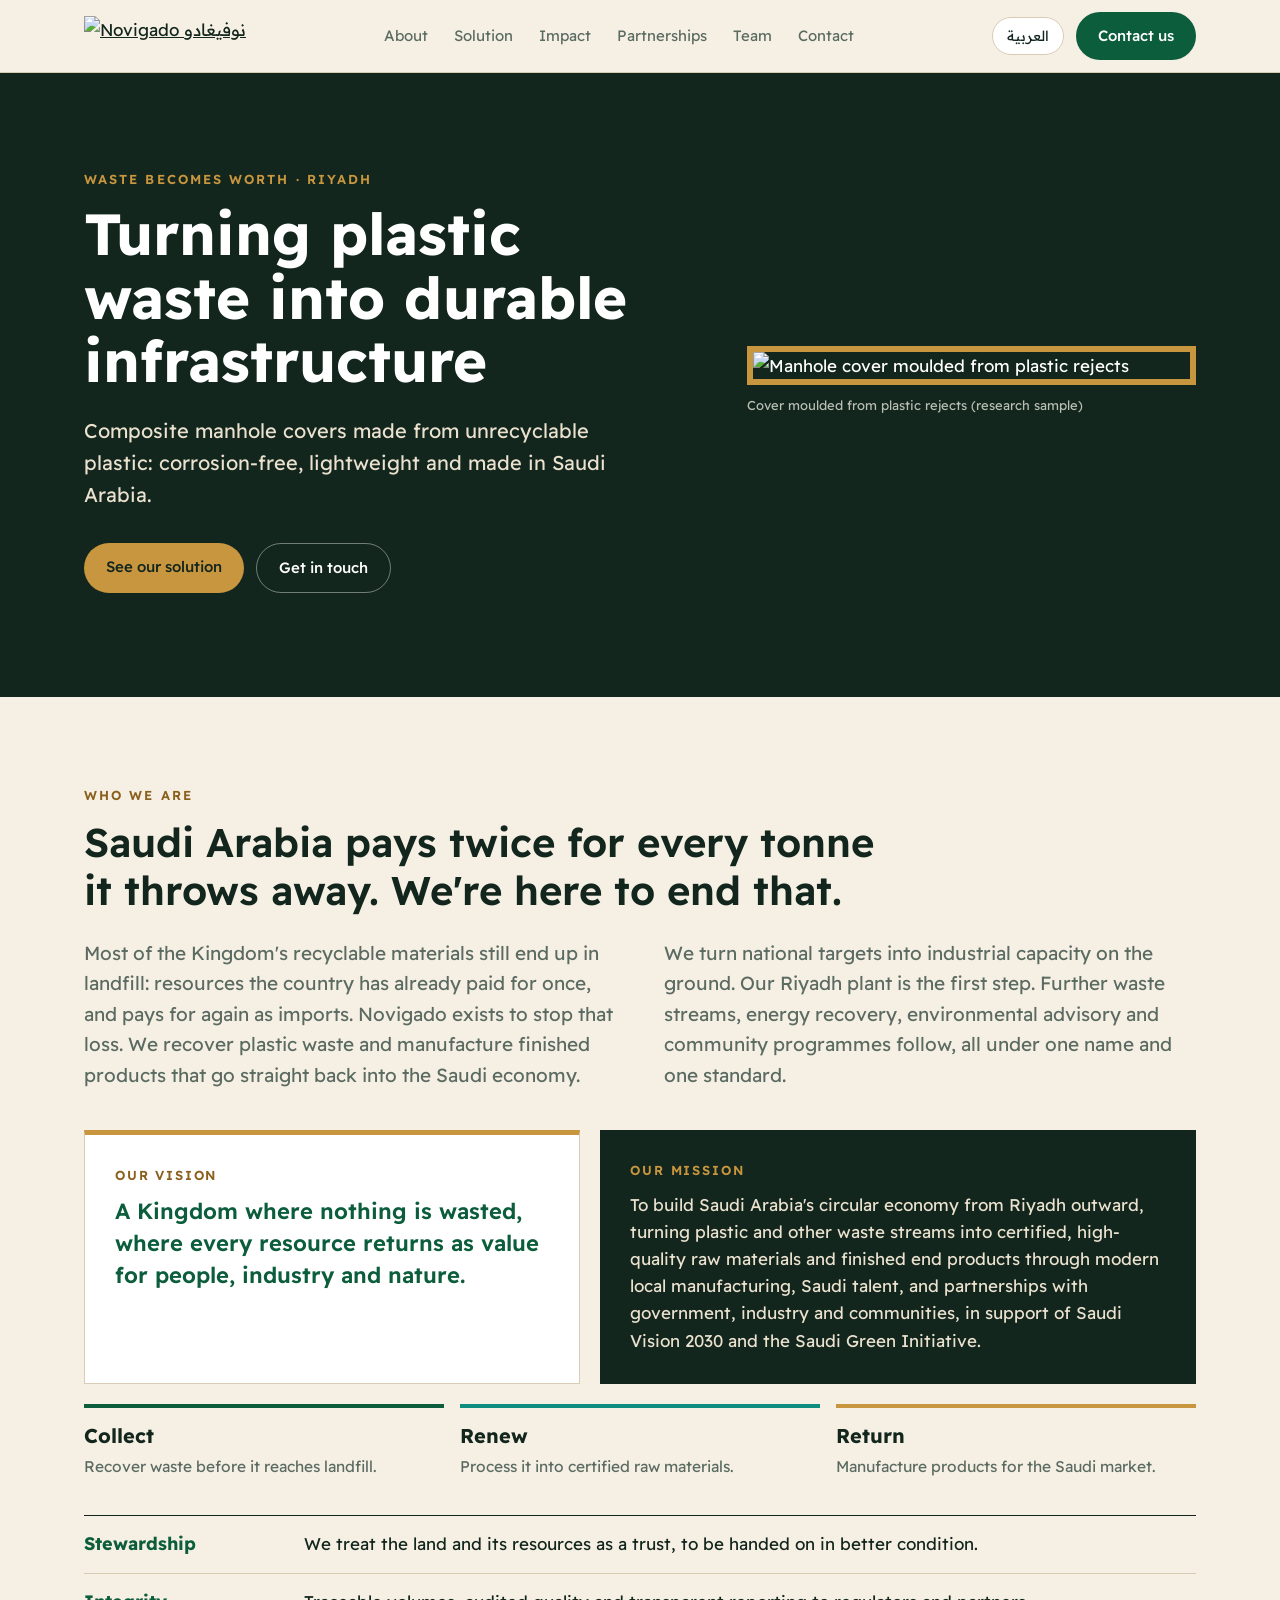
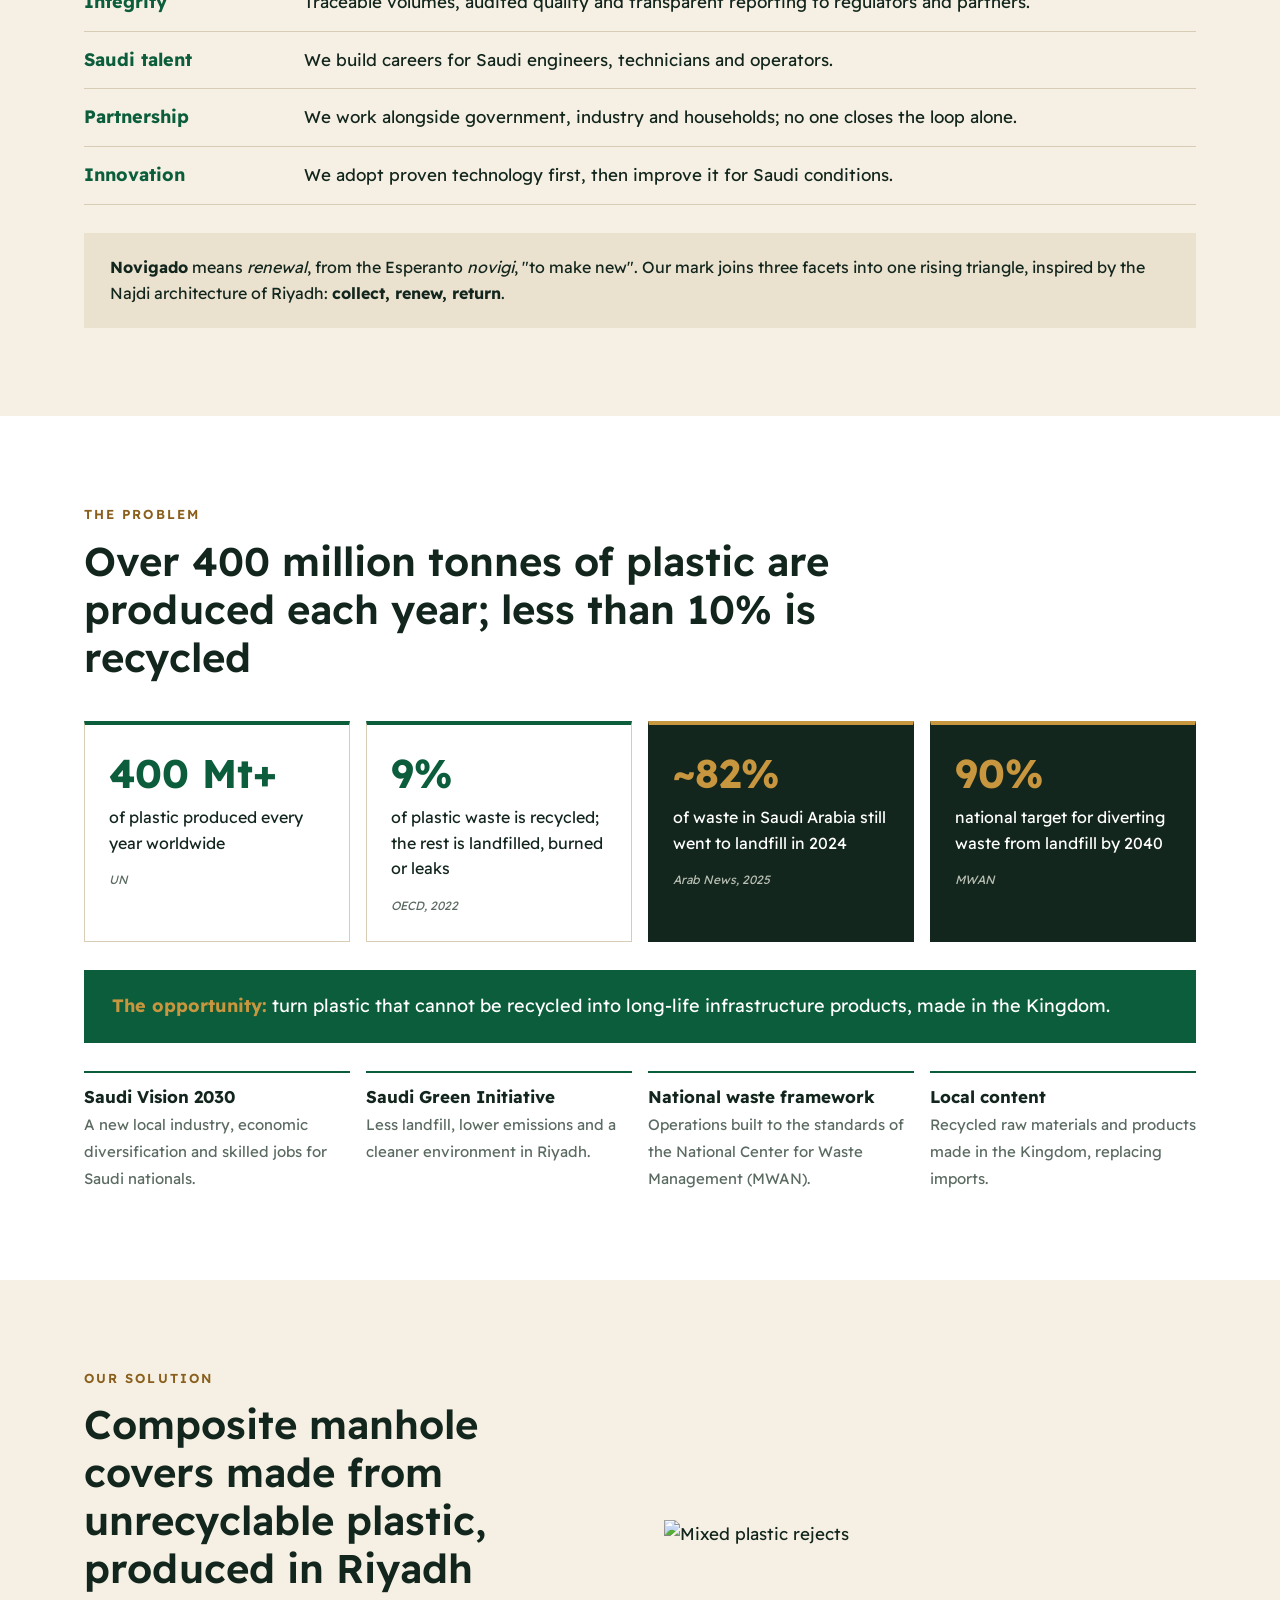
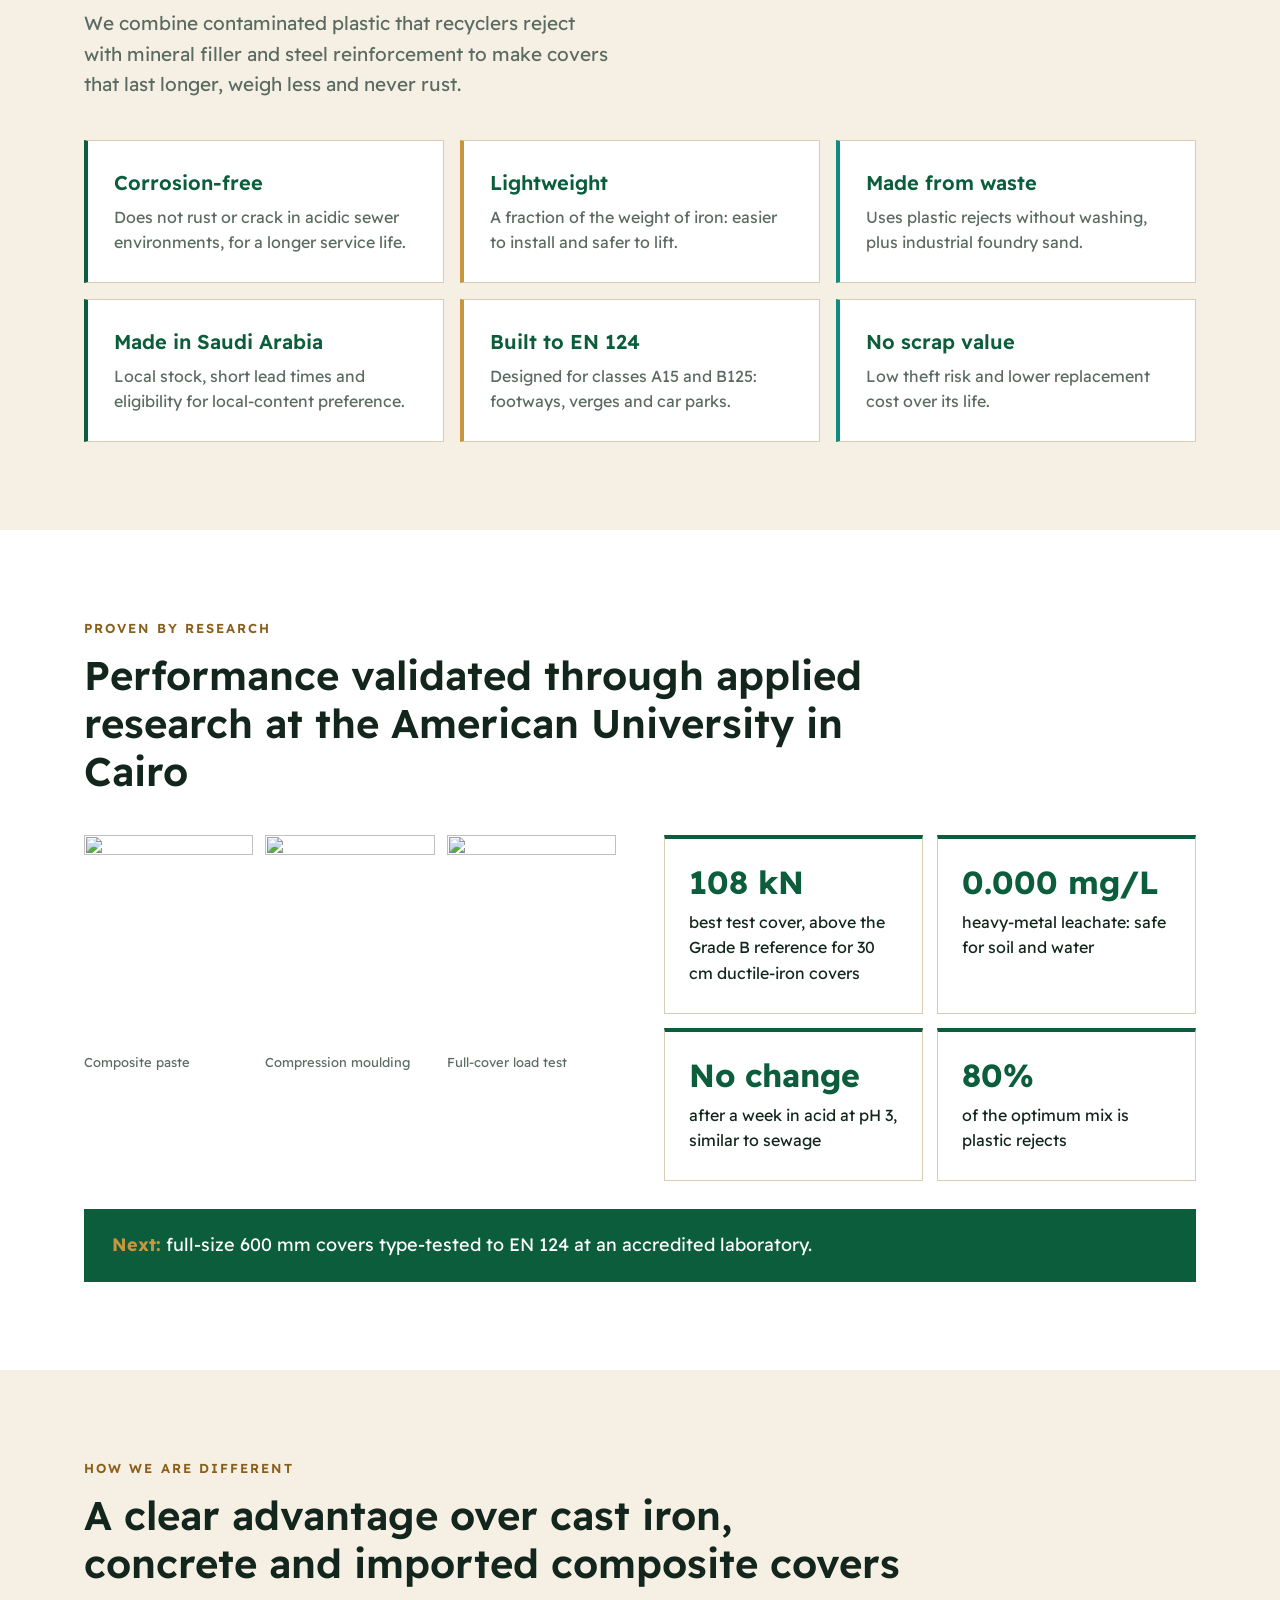
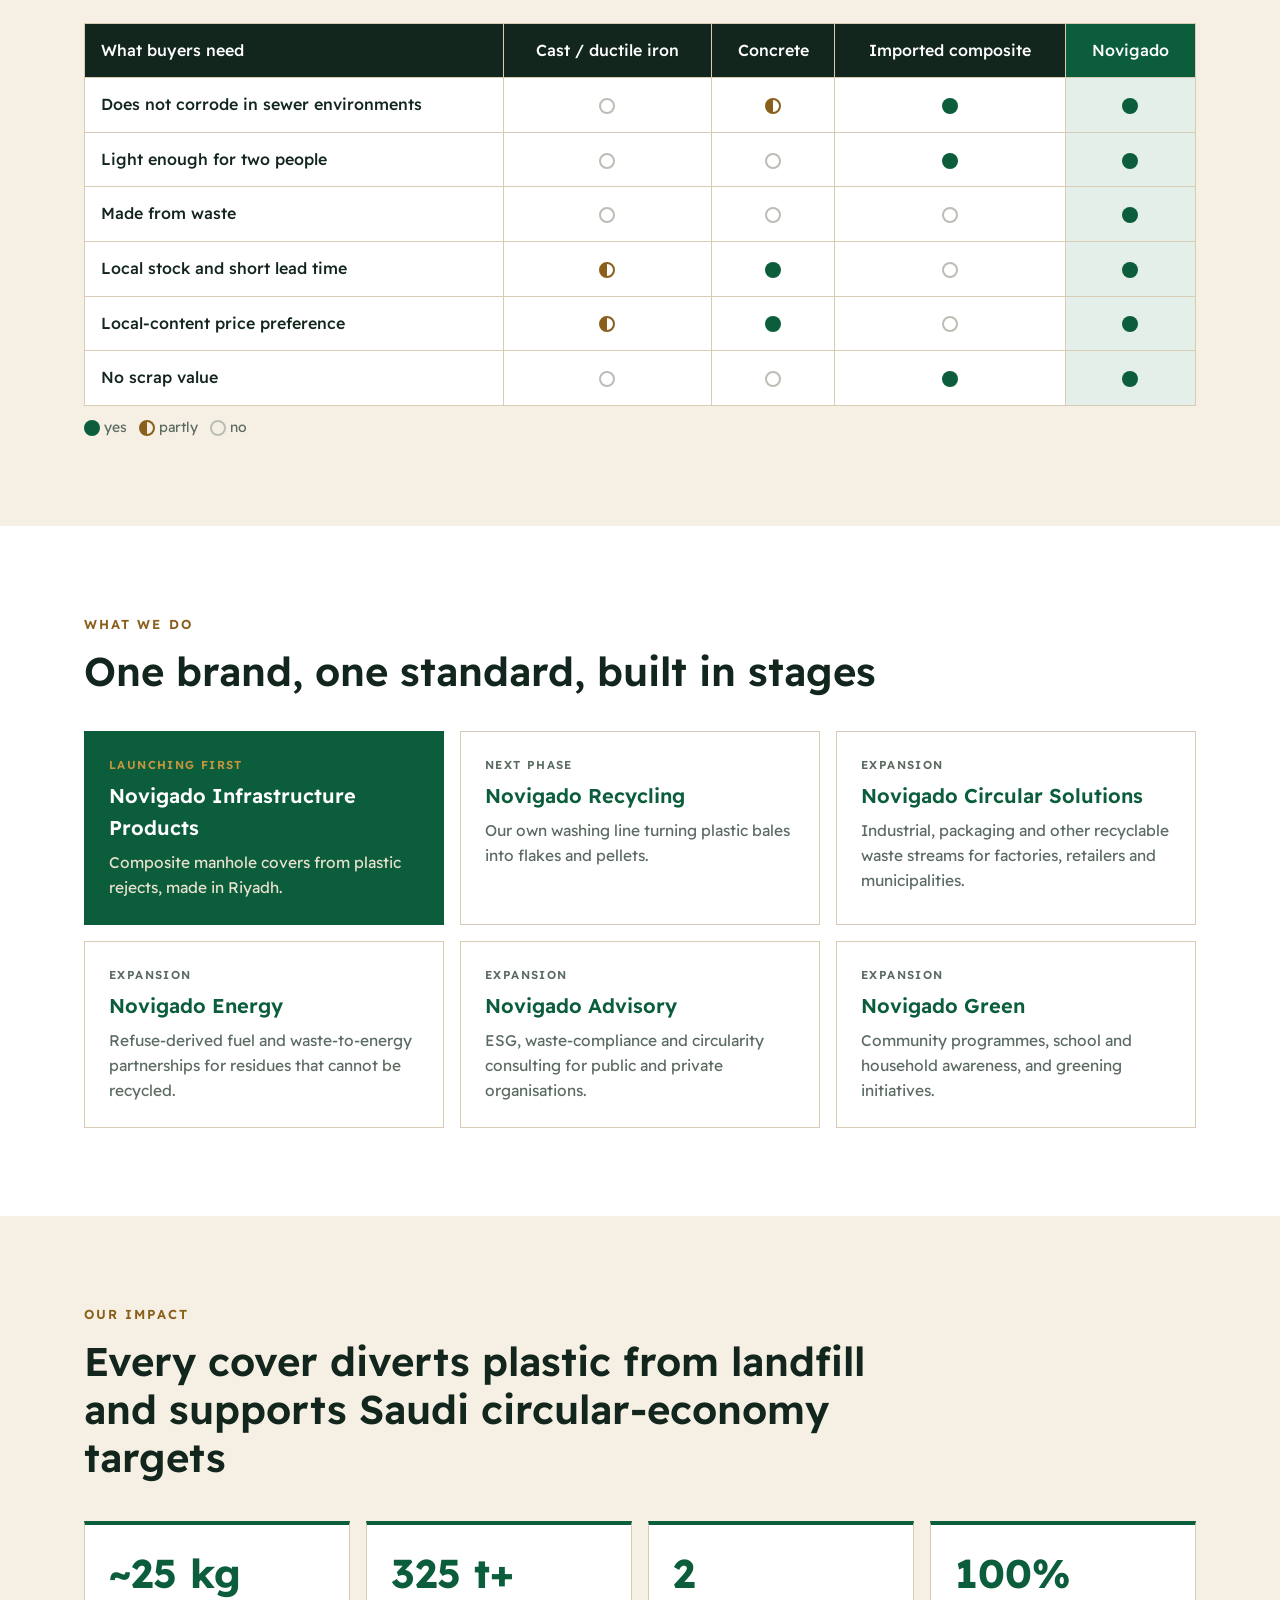
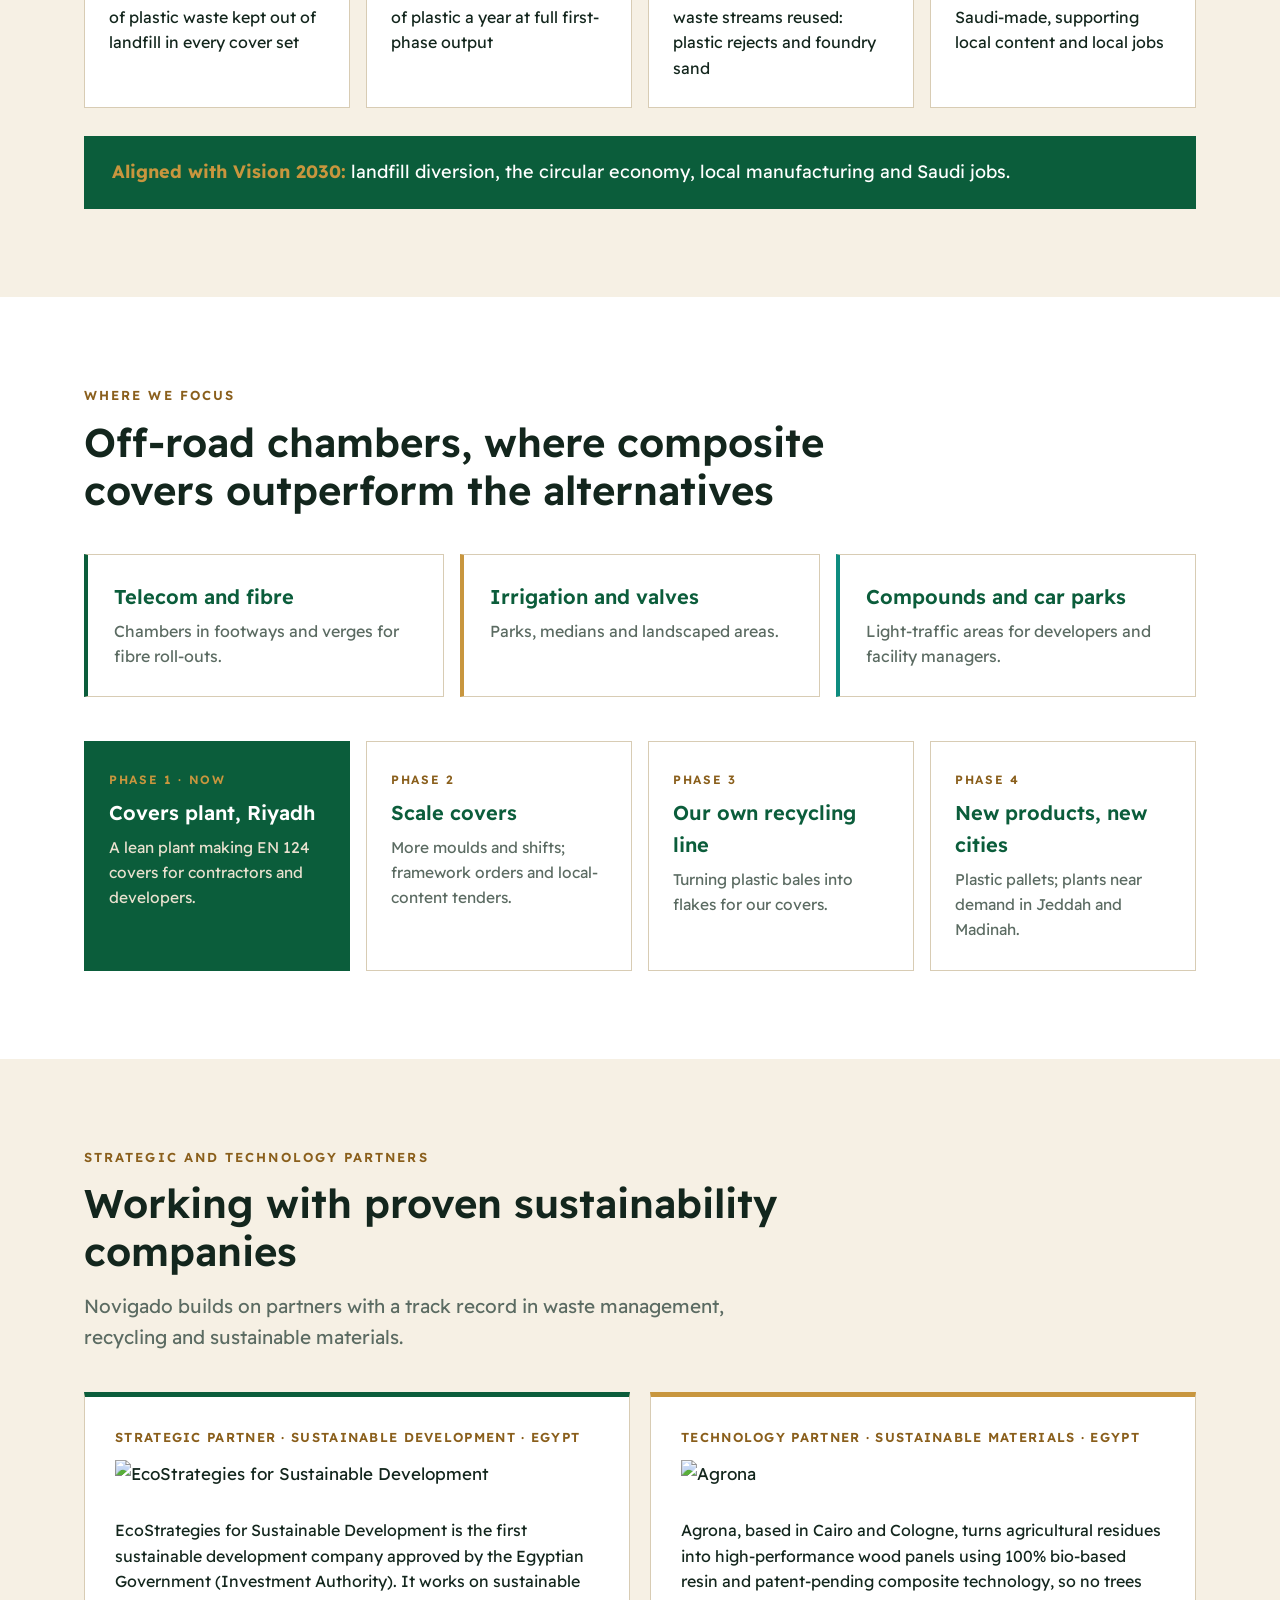
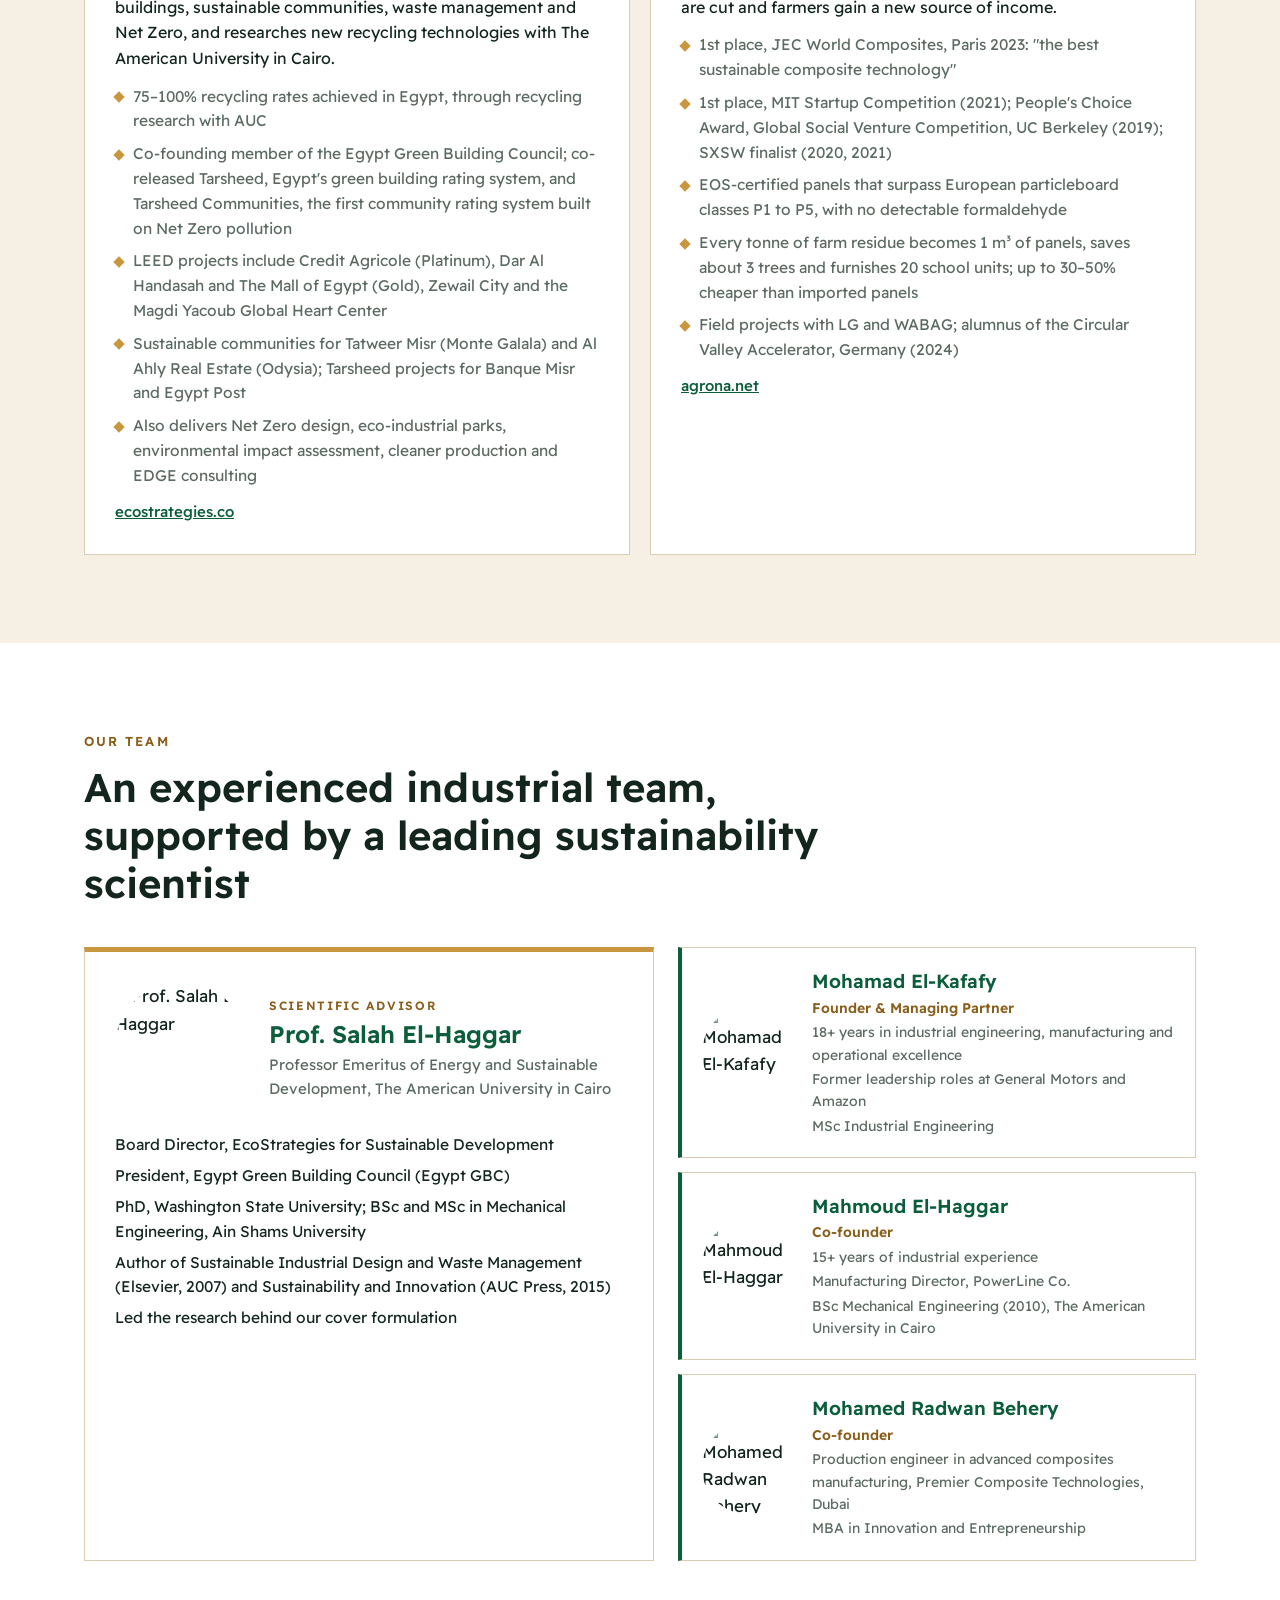
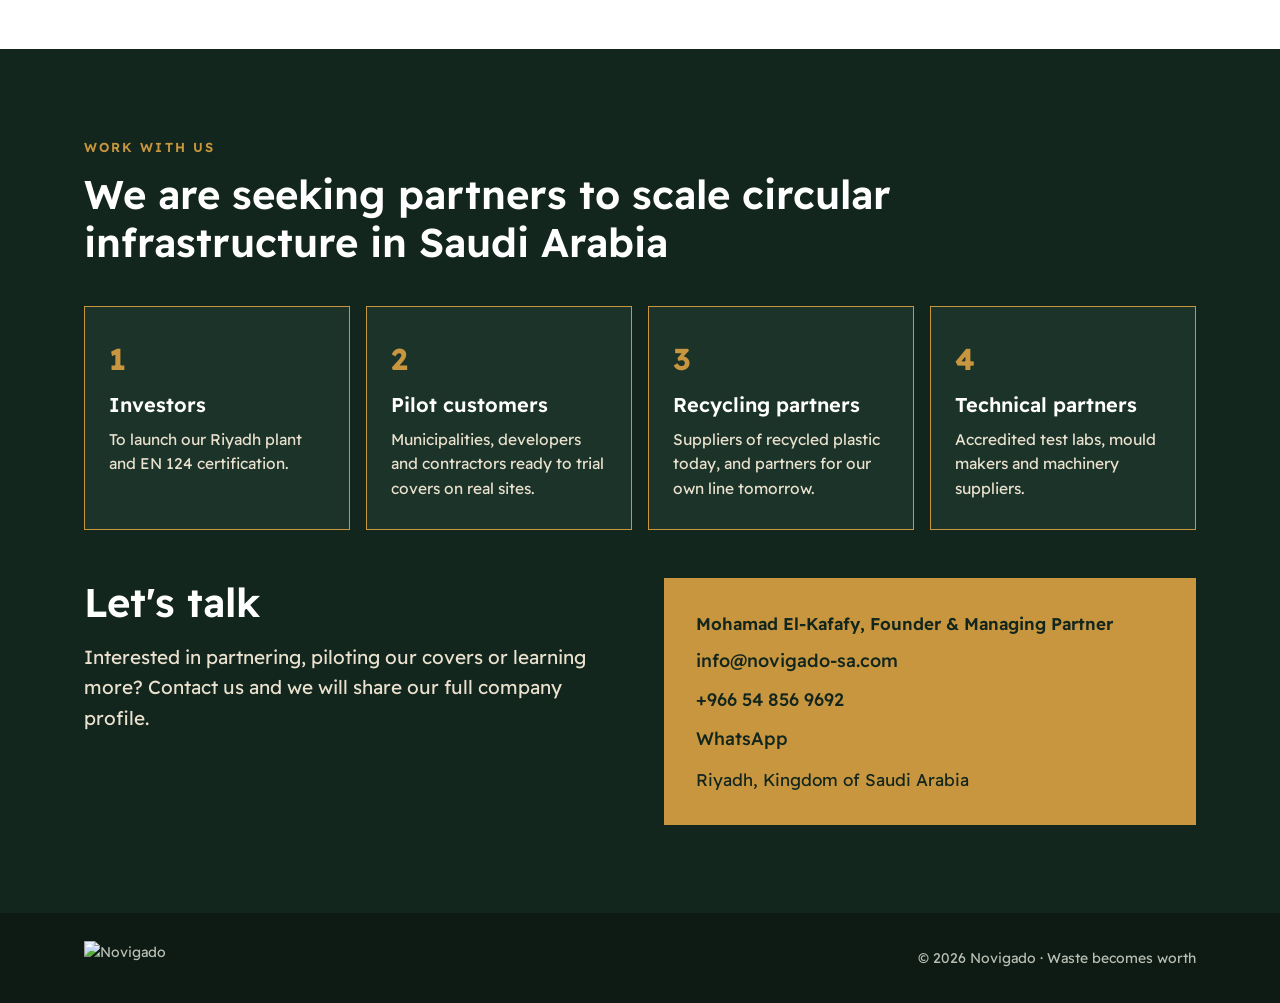
==== index.html @ 832ab2c5 "Add files via upload" ====
<!doctype html>
<html lang="en" dir="ltr">
<head>
<meta charset="utf-8">
<meta name="viewport" content="width=device-width, initial-scale=1">
<title>Novigado · Turning plastic waste into durable infrastructure</title>
<meta name="description" content="Novigado makes composite manhole covers from unrecyclable plastic in Riyadh: corrosion-free, lightweight and made in Saudi Arabia.">
<meta property="og:title" content="Novigado · Turning plastic waste into durable infrastructure">
<meta property="og:description" content="Composite manhole covers made from unrecyclable plastic, produced in Riyadh.">
<meta property="og:image" content="/assets/cover.jpg">
<link rel="icon" href="/assets/favicon.svg" type="image/svg+xml">
<link rel="preconnect" href="https://fonts.googleapis.com">
<link rel="preconnect" href="https://fonts.gstatic.com" crossorigin>
<link href="https://fonts.googleapis.com/css2?family=Readex+Pro:wght@300;400;500;600;700&display=swap" rel="stylesheet">
<style>
:root{--ink:#13261D;--green:#0B5D3B;--teal:#0E8C7F;--teal2:#0A6E64;--gold:#C8963E;--gold2:#8A5F1C;--sand:#F6F0E4;--sand2:#EAE1CF;--muted:#5B6B62;--hair:#D8CCB4;--white:#fff}
*{box-sizing:border-box;margin:0;padding:0}
html{scroll-behavior:smooth}
body{font-family:"Readex Pro",system-ui,sans-serif;background:var(--sand);color:var(--ink);line-height:1.6;font-size:17px}
a{color:inherit}
img{max-width:100%;display:block}
.wrap{max-width:1160px;margin:0 auto;padding:0 24px}
header{position:sticky;top:0;z-index:20;background:rgba(246,240,228,.94);backdrop-filter:blur(8px);border-bottom:1px solid var(--hair)}
.nav{display:flex;align-items:center;justify-content:space-between;height:72px;gap:16px}
.nav img{height:40px;width:auto}
.nav nav{display:flex;gap:26px;font-size:15px}
.nav nav a{text-decoration:none;color:var(--muted)}
.nav nav a:hover{color:var(--green)}
.nav .right{display:flex;gap:12px;align-items:center}
.lang{border:1px solid var(--hair);background:var(--white);border-radius:999px;padding:7px 14px;font:inherit;font-size:14px;cursor:pointer;color:var(--ink)}
.btn{display:inline-block;background:var(--green);color:var(--white);text-decoration:none;padding:12px 22px;border-radius:999px;font-weight:500;font-size:15px;border:0}
.btn.gold{background:var(--gold);color:var(--ink)}
.btn.ghost{background:transparent;border:1px solid rgba(255,255,255,.4);color:var(--white)}
.kicker{font-size:13px;font-weight:600;letter-spacing:.16em;text-transform:uppercase;color:var(--gold2);margin-bottom:12px}
[dir=rtl] .kicker{letter-spacing:0}
h1{font-size:clamp(36px,5vw,58px);line-height:1.1;font-weight:700}
h2{font-size:clamp(28px,3.4vw,40px);line-height:1.2;font-weight:600;max-width:820px}
h3{font-size:20px;font-weight:600;color:var(--green);margin-bottom:6px}
section{padding:88px 0}
.lead{font-size:19px;color:var(--muted);max-width:720px;margin-top:16px}
.hero{background:var(--ink);color:var(--white);padding:96px 0 104px;position:relative;overflow:hidden}
.hero .grid{display:grid;grid-template-columns:1.15fr .85fr;gap:56px;align-items:center}
.hero .kicker{color:var(--gold)}
.hero p{color:var(--sand2);font-size:20px;margin:22px 0 32px;max-width:560px}
.hero .ctas{display:flex;gap:12px;flex-wrap:wrap}
.hero figure img{border:6px solid var(--gold)}
.hero figcaption{font-size:13px;color:#B9BFB4;margin-top:10px}
.hero .mark{position:absolute;inset-inline-end:-120px;top:-60px;width:520px;opacity:.06;pointer-events:none}
.stats{display:grid;grid-template-columns:repeat(4,1fr);gap:16px;margin-top:40px}
.stat{background:var(--white);border:1px solid var(--hair);padding:26px 24px;border-top:4px solid var(--green)}
.stat.dark{background:var(--ink);color:var(--white);border-color:var(--ink);border-top-color:var(--gold)}
.stat b{display:block;font-size:40px;line-height:1.1;font-weight:700;color:var(--green)}
.stat.dark b{color:var(--gold)}
.stat span{display:block;margin-top:10px;font-size:16px}
.stat small{display:block;margin-top:14px;font-size:12px;color:var(--muted);font-style:italic}
.stat.dark small{color:#B9BFB4}
.band{background:var(--green);color:var(--white);padding:22px 28px;margin-top:28px;font-size:18px}
.band b{color:var(--gold)}
.split{display:grid;grid-template-columns:1fr 1fr;gap:48px;align-items:center}
.cards{display:grid;grid-template-columns:repeat(3,1fr);gap:16px;margin-top:40px}
.card{background:var(--white);border:1px solid var(--hair);padding:26px;border-inline-start:4px solid var(--green)}
.card:nth-child(3n+2){border-inline-start-color:var(--gold)}
.card:nth-child(3n){border-inline-start-color:var(--teal)}
.card p{color:var(--muted);font-size:16px}
.alt{background:var(--white)}
.photos{display:grid;grid-template-columns:repeat(3,1fr);gap:12px}
.photos img{aspect-ratio:4/5;object-fit:cover;width:100%}
.photos figcaption{font-size:13px;color:var(--muted);margin-top:6px}
.proof{display:grid;grid-template-columns:1fr 1fr;gap:14px}
.proof .stat b{font-size:32px}
table{width:100%;border-collapse:collapse;margin-top:36px;background:var(--white);font-size:16px}
th,td{padding:14px 16px;border:1px solid var(--hair);text-align:center}
th{background:var(--ink);color:var(--white);font-weight:500}
th.us{background:var(--green)}
td:first-child,th:first-child{text-align:start;font-weight:500}
td.us{background:#E3EFE8;color:var(--green);font-weight:600}
.dot{display:inline-block;width:16px;height:16px;border-radius:50%;vertical-align:middle}.dot.y{background:var(--green)}.dot.n{border:2px solid #B9BFB4}.dot.p{border:2px solid var(--gold2);background:linear-gradient(90deg,var(--gold2) 50%,transparent 50%)}
.legend{font-size:14px;color:var(--muted);margin-top:10px}
.road{display:grid;grid-template-columns:repeat(4,1fr);gap:16px;margin-top:44px;position:relative}
.step{background:var(--white);border:1px solid var(--hair);padding:28px 24px}
.step.now{background:var(--green);color:var(--white);border-color:var(--green)}
.step .ph{font-size:12px;font-weight:600;letter-spacing:.14em;color:var(--gold2)}
.step.now .ph{color:var(--gold)}
.step h3{margin-top:8px}.step.now h3{color:var(--white)}
.step p{font-size:15.5px;color:var(--muted)}.step.now p{color:var(--sand2)}
.team{display:grid;grid-template-columns:1.1fr 1fr;gap:24px;margin-top:40px}
.advisor{background:var(--white);border:1px solid var(--hair);border-top:5px solid var(--gold);padding:30px}
.advisor .head{display:flex;gap:22px;align-items:center;margin-bottom:18px}
.advisor img{width:132px;height:132px;border-radius:50%;object-fit:cover;flex:none}
.role{font-size:12px;font-weight:600;letter-spacing:.14em;color:var(--gold2);text-transform:uppercase}
[dir=rtl] .role{letter-spacing:0}
.advisor .name{font-size:24px;font-weight:600;color:var(--green)}
.lines p{font-size:15.5px;color:var(--ink);margin:6px 0}
.people{display:grid;gap:14px}
.person{display:flex;gap:18px;align-items:center;background:var(--white);border:1px solid var(--hair);border-inline-start:4px solid var(--green);padding:18px 20px}
.person img{width:92px;height:92px;border-radius:50%;object-fit:cover;flex:none}
.person .name{font-size:19px;font-weight:600;color:var(--green)}
.person .title{font-size:14px;font-weight:600;color:var(--gold2)}
.person .lines p{font-size:14px;color:var(--muted);margin:2px 0}
.dark{background:var(--ink);color:var(--white)}
.dark h2{color:var(--white)}
.dark .kicker{color:var(--gold)}
.partners{display:grid;grid-template-columns:repeat(4,1fr);gap:16px;margin-top:40px}
.partner{border:1px solid var(--gold);background:#1C3329;padding:28px 24px}
.partner .num{font-size:30px;font-weight:700;color:var(--gold)}
.partner h3{color:var(--white);margin-top:6px}
.partner p{color:var(--sand2);font-size:15.5px}
.contact{display:grid;grid-template-columns:1fr 1fr;gap:48px;margin-top:48px;align-items:start}
.contact .box{background:var(--gold);color:var(--ink);padding:32px}
.contact .box h3{color:var(--ink);font-size:22px}
.contact .box a{display:block;font-size:18px;margin-top:10px;text-decoration:none;font-weight:500}
.contact .box .who{font-weight:600;margin-bottom:6px}
.vm{display:grid;grid-template-columns:1fr 1.2fr;gap:20px;margin-top:40px}
.vm .v{background:var(--white);border:1px solid var(--hair);border-top:5px solid var(--gold);padding:30px}
.vm .m{background:var(--ink);color:var(--white);padding:30px}
.vm .lab{font-size:13px;font-weight:600;letter-spacing:.14em;text-transform:uppercase;color:var(--gold2);margin-bottom:10px}
.vm .m .lab{color:var(--gold)}
.vm .v p{font-size:22px;line-height:1.45;font-weight:600;color:var(--green)}
.vm .m p{font-size:17px;color:var(--sand2)}
.crr{display:grid;grid-template-columns:repeat(3,1fr);gap:16px;margin-top:20px}
.crr div{border-top:4px solid var(--green);padding-top:12px}
.crr div:nth-child(2){border-top-color:var(--teal)}.crr div:nth-child(3){border-top-color:var(--gold)}
.crr b{font-size:20px;display:block}.crr span{color:var(--muted);font-size:15.5px}
.values{margin-top:36px;border-top:1px solid var(--ink)}
.values .row{display:grid;grid-template-columns:200px 1fr;gap:20px;padding:14px 0;border-bottom:1px solid var(--hair)}
.values b{color:var(--green);font-size:18px}
.namebox{background:var(--sand2);padding:22px 26px;margin-top:28px;font-size:16px}
.lines4{display:grid;grid-template-columns:repeat(3,1fr);gap:16px;margin-top:36px}
.line{background:var(--white);border:1px solid var(--hair);padding:24px}
.line.first{background:var(--green);color:var(--white);border-color:var(--green)}
.line .tag{font-size:11.5px;font-weight:600;letter-spacing:.12em;text-transform:uppercase;color:var(--muted)}
.line.first .tag{color:var(--gold)}
.line h3{margin-top:6px}.line.first h3{color:var(--white)}
.line p{font-size:15.5px;color:var(--muted)}.line.first p{color:var(--sand2)}
.agenda{display:grid;grid-template-columns:repeat(4,1fr);gap:16px;margin-top:28px}
.agenda div{border-top:2px solid var(--green);padding-top:10px}
.agenda b{display:block}.agenda span{font-size:15px;color:var(--muted)}
.pgrid{display:grid;grid-template-columns:1fr 1fr;gap:20px;margin-top:40px}
.pcard{background:var(--white);border:1px solid var(--hair);border-top:5px solid var(--green);padding:30px;display:flex;flex-direction:column;gap:12px}
.pcard:nth-child(2){border-top-color:var(--gold)}
.pcard .pname{font-size:26px;font-weight:700;color:var(--green)}
.pcard .pmeta{font-size:13px;font-weight:600;letter-spacing:.1em;text-transform:uppercase;color:var(--gold2)}
[dir=rtl] .pcard .pmeta,[dir=rtl] .line .tag,[dir=rtl] .vm .lab{letter-spacing:0}
.pcard p{color:var(--ink);font-size:16px}
.pcard ul{list-style:none;display:grid;gap:8px}
.pcard li{padding-inline-start:18px;position:relative;font-size:15.5px;color:var(--muted)}
.pcard li:before{content:"";position:absolute;inset-inline-start:0;top:.62em;width:8px;height:8px;background:var(--gold);transform:rotate(45deg)}
.pcard a{color:var(--green);font-weight:500;font-size:15px}
@media (max-width:900px){.vm,.pgrid{grid-template-columns:1fr}.lines4,.agenda{grid-template-columns:1fr 1fr}}
@media (max-width:560px){.lines4,.agenda,.crr{grid-template-columns:1fr}.values .row{grid-template-columns:1fr;gap:4px}}
footer{background:#0D1B14;color:#B9BFB4;padding:28px 0;font-size:14px}
footer .wrap{display:flex;justify-content:space-between;align-items:center;gap:16px;flex-wrap:wrap}
footer img{height:34px}
[lang=ar] body,[dir=rtl] body{font-size:17.5px}
@media (max-width:900px){
  .nav nav{display:none}
  .hero .grid,.split,.team,.contact{grid-template-columns:1fr}
  .stats,.partners,.road{grid-template-columns:1fr 1fr}
  .cards{grid-template-columns:1fr 1fr}
  section{padding:64px 0}
}
@media (max-width:560px){
  .wrap{padding:0 16px}
  .stats,.partners,.road,.cards,.proof{grid-template-columns:1fr}
  .stat b{font-size:34px}
  .nav .btn{display:none}
  table{font-size:13px}th,td{padding:9px 6px}
  .tablewrap{overflow-x:auto}
  .advisor .head{flex-direction:column;align-items:flex-start}
}
</style>
</head>
<body>
<header>
  <div class="wrap nav">
    <a href="#top" aria-label="Novigado"><img src="/assets/logo.svg" alt="Novigado نوفيغادو"></a>
    <nav>
      <a href="#about" data-i="nav0">About</a>
      <a href="#solution" data-i="nav2">Solution</a>
      <a href="#impact" data-i="nav3">Impact</a>
      <a href="#partnerships" data-i="nav6">Partnerships</a>
      <a href="#team" data-i="nav4">Team</a>
      <a href="#contact" data-i="nav5">Contact</a>
    </nav>
    <div class="right">
      <button class="lang" id="lang" aria-label="Switch language">العربية</button>
      <a class="btn" href="#contact" data-i="cta">Contact us</a>
    </div>
  </div>
</header>

<main id="top">
<section class="hero">
  <img class="mark" src="/assets/favicon.svg" alt="">
  <div class="wrap grid">
    <div>
      <div class="kicker" data-i="h_k">Waste becomes worth · Riyadh</div>
      <h1 data-i="h_t">Turning plastic waste into durable infrastructure</h1>
      <p data-i="h_p">Composite manhole covers made from unrecyclable plastic: corrosion-free, lightweight and made in Saudi Arabia.</p>
      <div class="ctas"><a class="btn gold" href="#solution" data-i="h_b1">See our solution</a><a class="btn ghost" href="#contact" data-i="h_b2">Get in touch</a></div>
    </div>
    <figure><img src="/assets/cover.jpg" alt="Manhole cover moulded from plastic rejects"><figcaption data-i="h_cap">Cover moulded from plastic rejects (research sample)</figcaption></figure>
  </div>
</section>

<section id="about">
  <div class="wrap">
    <div class="kicker" data-i="ab_k">Who we are</div>
    <h2 data-i="ab_t">Saudi Arabia pays twice for every tonne it throws away. We're here to end that.</h2>
    <div class="split" style="margin-top:24px;align-items:start">
      <p class="lead" style="margin-top:0" data-i="ab_p1">Most of the Kingdom's recyclable materials still end up in landfill: resources the country has already paid for once, and pays for again as imports. Novigado exists to stop that loss. We recover plastic waste and manufacture finished products that go straight back into the Saudi economy.</p>
      <p class="lead" style="margin-top:0" data-i="ab_p2">We turn national targets into industrial capacity on the ground. Our Riyadh plant is the first step. Further waste streams, energy recovery, environmental advisory and community programmes follow, all under one name and one standard.</p>
    </div>
    <div class="vm">
      <div class="v"><div class="lab" data-i="vi_l">Our vision</div><p data-i="vi">A Kingdom where nothing is wasted, where every resource returns as value for people, industry and nature.</p></div>
      <div class="m"><div class="lab" data-i="mi_l">Our mission</div><p data-i="mi">To build Saudi Arabia's circular economy from Riyadh outward, turning plastic and other waste streams into certified, high-quality raw materials and finished end products through modern local manufacturing, Saudi talent, and partnerships with government, industry and communities, in support of Saudi Vision 2030 and the Saudi Green Initiative.</p></div>
    </div>
    <div class="crr">
      <div><b data-i="c1t">Collect</b><span data-i="c1">Recover waste before it reaches landfill.</span></div>
      <div><b data-i="c2t">Renew</b><span data-i="c2">Process it into certified raw materials.</span></div>
      <div><b data-i="c3t">Return</b><span data-i="c3">Manufacture products for the Saudi market.</span></div>
    </div>
    <div class="values">
      <div class="row"><b data-i="va1t">Stewardship</b><span data-i="va1">We treat the land and its resources as a trust, to be handed on in better condition.</span></div>
      <div class="row"><b data-i="va2t">Integrity</b><span data-i="va2">Traceable volumes, audited quality and transparent reporting to regulators and partners.</span></div>
      <div class="row"><b data-i="va3t">Saudi talent</b><span data-i="va3">We build careers for Saudi engineers, technicians and operators.</span></div>
      <div class="row"><b data-i="va4t">Partnership</b><span data-i="va4">We work alongside government, industry and households; no one closes the loop alone.</span></div>
      <div class="row"><b data-i="va5t">Innovation</b><span data-i="va5">We adopt proven technology first, then improve it for Saudi conditions.</span></div>
    </div>
    <div class="namebox" data-i="nm"><b>Novigado</b> means <em>renewal</em>, from the Esperanto <em>novigi</em>, "to make new". Our mark joins three facets into one rising triangle, inspired by the Najdi architecture of Riyadh: <b>collect, renew, return</b>.</div>
  </div>
</section>

<section id="problem" class="alt">
  <div class="wrap">
    <div class="kicker" data-i="p_k">The problem</div>
    <h2 data-i="p_t">Over 400 million tonnes of plastic are produced each year; less than 10% is recycled</h2>
    <div class="stats">
      <div class="stat"><b dir="ltr">400 Mt+</b><span data-i="p1">of plastic produced every year worldwide</span><small>UN</small></div>
      <div class="stat"><b dir="ltr">9%</b><span data-i="p2">of plastic waste is recycled; the rest is landfilled, burned or leaks</span><small>OECD, 2022</small></div>
      <div class="stat dark"><b dir="ltr">~82%</b><span data-i="p3">of waste in Saudi Arabia still went to landfill in 2024</span><small>Arab News, 2025</small></div>
      <div class="stat dark"><b dir="ltr">90%</b><span data-i="p4">national target for diverting waste from landfill by 2040</span><small>MWAN</small></div>
    </div>
    <div class="band" data-i="p_band"><b>The opportunity:</b> turn plastic that cannot be recycled into long-life infrastructure products, made in the Kingdom.</div>
    <div class="agenda">
      <div><b data-i="ag1t">Saudi Vision 2030</b><span data-i="ag1">A new local industry, economic diversification and skilled jobs for Saudi nationals.</span></div>
      <div><b data-i="ag2t">Saudi Green Initiative</b><span data-i="ag2">Less landfill, lower emissions and a cleaner environment in Riyadh.</span></div>
      <div><b data-i="ag3t">National waste framework</b><span data-i="ag3">Operations built to the standards of the National Center for Waste Management (MWAN).</span></div>
      <div><b data-i="ag4t">Local content</b><span data-i="ag4">Recycled raw materials and products made in the Kingdom, replacing imports.</span></div>
    </div>
  </div>
</section>

<section id="solution">
  <div class="wrap">
    <div class="split">
      <div>
        <div class="kicker" data-i="s_k">Our solution</div>
        <h2 data-i="s_t">Composite manhole covers made from unrecyclable plastic, produced in Riyadh</h2>
        <p class="lead" data-i="s_p">We combine contaminated plastic that recyclers reject with mineral filler and steel reinforcement to make covers that last longer, weigh less and never rust.</p>
      </div>
      <img src="/assets/rejects.jpg" alt="Mixed plastic rejects">
    </div>
    <div class="cards">
      <div class="card"><h3 data-i="v1t">Corrosion-free</h3><p data-i="v1">Does not rust or crack in acidic sewer environments, for a longer service life.</p></div>
      <div class="card"><h3 data-i="v2t">Lightweight</h3><p data-i="v2">A fraction of the weight of iron: easier to install and safer to lift.</p></div>
      <div class="card"><h3 data-i="v3t">Made from waste</h3><p data-i="v3">Uses plastic rejects without washing, plus industrial foundry sand.</p></div>
      <div class="card"><h3 data-i="v4t">Made in Saudi Arabia</h3><p data-i="v4">Local stock, short lead times and eligibility for local-content preference.</p></div>
      <div class="card"><h3 data-i="v5t">Built to EN 124</h3><p data-i="v5">Designed for classes A15 and B125: footways, verges and car parks.</p></div>
      <div class="card"><h3 data-i="v6t">No scrap value</h3><p data-i="v6">Low theft risk and lower replacement cost over its life.</p></div>
    </div>
  </div>
</section>

<section id="proof" class="alt">
  <div class="wrap">
    <div class="kicker" data-i="r_k">Proven by research</div>
    <h2 data-i="r_t">Performance validated through applied research at the American University in Cairo</h2>
    <div class="split" style="margin-top:40px;align-items:start">
      <div class="photos">
        <figure><img src="/assets/paste.jpg" alt=""><figcaption data-i="r_c1">Composite paste</figcaption></figure>
        <figure><img src="/assets/press.jpg" alt=""><figcaption data-i="r_c2">Compression moulding</figcaption></figure>
        <figure><img src="/assets/test.jpg" alt=""><figcaption data-i="r_c3">Full-cover load test</figcaption></figure>
      </div>
      <div class="proof">
        <div class="stat"><b dir="ltr">108 kN</b><span data-i="r1">best test cover, above the Grade B reference for 30 cm ductile-iron covers</span></div>
        <div class="stat"><b dir="ltr">0.000 mg/L</b><span data-i="r2">heavy-metal leachate: safe for soil and water</span></div>
        <div class="stat"><b data-i="r3t">No change</b><span data-i="r3">after a week in acid at pH 3, similar to sewage</span></div>
        <div class="stat"><b dir="ltr">80%</b><span data-i="r4">of the optimum mix is plastic rejects</span></div>
      </div>
    </div>
    <div class="band" data-i="r_band"><b>Next:</b> full-size 600 mm covers type-tested to EN 124 at an accredited laboratory.</div>
  </div>
</section>

<section>
  <div class="wrap">
    <div class="kicker" data-i="d_k">How we are different</div>
    <h2 data-i="d_t">A clear advantage over cast iron, concrete and imported composite covers</h2>
    <div class="tablewrap"><table>
      <thead><tr><th data-i="d_h0">What buyers need</th><th data-i="d_h1">Cast / ductile iron</th><th data-i="d_h2">Concrete</th><th data-i="d_h3">Imported composite</th><th class="us">Novigado</th></tr></thead>
      <tbody>
        <tr><td data-i="d1">Does not corrode in sewer environments</td><td><i class="dot n"></i></td><td><i class="dot p"></i></td><td><i class="dot y"></i></td><td class="us"><i class="dot y"></i></td></tr>
        <tr><td data-i="d2">Light enough for two people</td><td><i class="dot n"></i></td><td><i class="dot n"></i></td><td><i class="dot y"></i></td><td class="us"><i class="dot y"></i></td></tr>
        <tr><td data-i="d3">Made from waste</td><td><i class="dot n"></i></td><td><i class="dot n"></i></td><td><i class="dot n"></i></td><td class="us"><i class="dot y"></i></td></tr>
        <tr><td data-i="d4">Local stock and short lead time</td><td><i class="dot p"></i></td><td><i class="dot y"></i></td><td><i class="dot n"></i></td><td class="us"><i class="dot y"></i></td></tr>
        <tr><td data-i="d5">Local-content price preference</td><td><i class="dot p"></i></td><td><i class="dot y"></i></td><td><i class="dot n"></i></td><td class="us"><i class="dot y"></i></td></tr>
        <tr><td data-i="d6">No scrap value</td><td><i class="dot n"></i></td><td><i class="dot n"></i></td><td><i class="dot y"></i></td><td class="us"><i class="dot y"></i></td></tr>
      </tbody>
    </table></div>
    <p class="legend"><i class="dot y"></i> <span data-i="d_l1">yes</span> &nbsp; <i class="dot p"></i> <span data-i="d_l2">partly</span> &nbsp; <i class="dot n"></i> <span data-i="d_l3">no</span></p>
  </div>
</section>

<section id="lines" class="alt">
  <div class="wrap">
    <div class="kicker" data-i="bl_k">What we do</div>
    <h2 data-i="bl_t">One brand, one standard, built in stages</h2>
    <div class="lines4">
      <div class="line first"><div class="tag" data-i="bl1g">Launching first</div><h3 data-i="bl1t">Novigado Infrastructure Products</h3><p data-i="bl1">Composite manhole covers from plastic rejects, made in Riyadh.</p></div>
      <div class="line"><div class="tag" data-i="bl2g">Next phase</div><h3 data-i="bl2t">Novigado Recycling</h3><p data-i="bl2">Our own washing line turning plastic bales into flakes and pellets.</p></div>
      <div class="line"><div class="tag" data-i="blxg">Expansion</div><h3 data-i="bl3t">Novigado Circular Solutions</h3><p data-i="bl3">Industrial, packaging and other recyclable waste streams for factories, retailers and municipalities.</p></div>
      <div class="line"><div class="tag" data-i="blxg2">Expansion</div><h3 data-i="bl4t">Novigado Energy</h3><p data-i="bl4">Refuse-derived fuel and waste-to-energy partnerships for residues that cannot be recycled.</p></div>
      <div class="line"><div class="tag" data-i="blxg3">Expansion</div><h3 data-i="bl5t">Novigado Advisory</h3><p data-i="bl5">ESG, waste-compliance and circularity consulting for public and private organisations.</p></div>
      <div class="line"><div class="tag" data-i="blxg4">Expansion</div><h3 data-i="bl6t">Novigado Green</h3><p data-i="bl6">Community programmes, school and household awareness, and greening initiatives.</p></div>
    </div>
  </div>
</section>

<section id="impact">
  <div class="wrap">
    <div class="kicker" data-i="i_k">Our impact</div>
    <h2 data-i="i_t">Every cover diverts plastic from landfill and supports Saudi circular-economy targets</h2>
    <div class="stats">
      <div class="stat"><b dir="ltr">~25 kg</b><span data-i="i1">of plastic waste kept out of landfill in every cover set</span></div>
      <div class="stat"><b dir="ltr">325 t+</b><span data-i="i2">of plastic a year at full first-phase output</span></div>
      <div class="stat"><b dir="ltr">2</b><span data-i="i3">waste streams reused: plastic rejects and foundry sand</span></div>
      <div class="stat"><b dir="ltr">100%</b><span data-i="i4">Saudi-made, supporting local content and local jobs</span></div>
    </div>
    <div class="band" data-i="i_band"><b>Aligned with Vision 2030:</b> landfill diversion, the circular economy, local manufacturing and Saudi jobs.</div>
  </div>
</section>

<section class="alt">
  <div class="wrap">
    <div class="kicker" data-i="m_k">Where we focus</div>
    <h2 data-i="m_t">Off-road chambers, where composite covers outperform the alternatives</h2>
    <div class="cards">
      <div class="card"><h3 data-i="m1t">Telecom and fibre</h3><p data-i="m1">Chambers in footways and verges for fibre roll-outs.</p></div>
      <div class="card"><h3 data-i="m2t">Irrigation and valves</h3><p data-i="m2">Parks, medians and landscaped areas.</p></div>
      <div class="card"><h3 data-i="m3t">Compounds and car parks</h3><p data-i="m3">Light-traffic areas for developers and facility managers.</p></div>
    </div>
    <div class="road">
      <div class="step now"><div class="ph" data-i="g1p">PHASE 1 · NOW</div><h3 data-i="g1t">Covers plant, Riyadh</h3><p data-i="g1">A lean plant making EN 124 covers for contractors and developers.</p></div>
      <div class="step"><div class="ph" data-i="g2p">PHASE 2</div><h3 data-i="g2t">Scale covers</h3><p data-i="g2">More moulds and shifts; framework orders and local-content tenders.</p></div>
      <div class="step"><div class="ph" data-i="g3p">PHASE 3</div><h3 data-i="g3t">Our own recycling line</h3><p data-i="g3">Turning plastic bales into flakes for our covers.</p></div>
      <div class="step"><div class="ph" data-i="g4p">PHASE 4</div><h3 data-i="g4t">New products, new cities</h3><p data-i="g4">Plastic pallets; plants near demand in Jeddah and Madinah.</p></div>
    </div>
  </div>
</section>

<section id="partnerships">
  <div class="wrap">
    <div class="kicker" data-i="ps_k">Strategic and technology partners</div>
    <h2 data-i="ps_t">Working with proven sustainability companies</h2>
    <p class="lead" data-i="ps_p">Novigado builds on partners with a track record in waste management, recycling and sustainable materials.</p>
    <div class="pgrid">
      <div class="pcard">
        <div class="pmeta" data-i="es_m">Strategic partner · Sustainable development · Egypt</div>
        <img src="/assets/ecostrategies.png" alt="EcoStrategies for Sustainable Development" style="height:46px;width:auto;align-self:flex-start">
        <p data-i="es_p">EcoStrategies for Sustainable Development is the first sustainable development company approved by the Egyptian Government (Investment Authority). It works on sustainable buildings, sustainable communities, waste management and Net Zero, and researches new recycling technologies with The American University in Cairo.</p>
        <ul>
          <li data-i="es1">75–100% recycling rates achieved in Egypt, through recycling research with AUC</li>
          <li data-i="es2">Co-founding member of the Egypt Green Building Council; co-released Tarsheed, Egypt's green building rating system, and Tarsheed Communities, the first community rating system built on Net Zero pollution</li>
          <li data-i="es3">LEED projects include Credit Agricole (Platinum), Dar Al Handasah and The Mall of Egypt (Gold), Zewail City and the Magdi Yacoub Global Heart Center</li>
          <li data-i="es4">Sustainable communities for Tatweer Misr (Monte Galala) and Al Ahly Real Estate (Odysia); Tarsheed projects for Banque Misr and Egypt Post</li>
          <li data-i="es5">Also delivers Net Zero design, eco-industrial parks, environmental impact assessment, cleaner production and EDGE consulting</li>
        </ul>
        <a href="https://ecostrategies.co" target="_blank" rel="noopener">ecostrategies.co</a>
      </div>
      <div class="pcard">
        <div class="pmeta" data-i="ag_m">Technology partner · Sustainable materials · Egypt</div>
        <img src="/assets/agrona.png" alt="Agrona" style="height:46px;width:auto;align-self:flex-start">
        <p data-i="ag_p">Agrona, based in Cairo and Cologne, turns agricultural residues into high-performance wood panels using 100% bio-based resin and patent-pending composite technology, so no trees are cut and farmers gain a new source of income.</p>
        <ul>
          <li data-i="ag_1">1st place, JEC World Composites, Paris 2023: "the best sustainable composite technology"</li>
          <li data-i="ag_2">1st place, MIT Startup Competition (2021); People's Choice Award, Global Social Venture Competition, UC Berkeley (2019); SXSW finalist (2020, 2021)</li>
          <li data-i="ag_3">EOS-certified panels that surpass European particleboard classes P1 to P5, with no detectable formaldehyde</li>
          <li data-i="ag_4">Every tonne of farm residue becomes 1 m³ of panels, saves about 3 trees and furnishes 20 school units; up to 30–50% cheaper than imported panels</li>
          <li data-i="ag_5">Field projects with LG and WABAG; alumnus of the Circular Valley Accelerator, Germany (2024)</li>
        </ul>
        <a href="https://agrona.net" target="_blank" rel="noopener">agrona.net</a>
      </div>
    </div>
  </div>
</section>

<section id="team" class="alt">
  <div class="wrap">
    <div class="kicker" data-i="t_k">Our team</div>
    <h2 data-i="t_t">An experienced industrial team, supported by a leading sustainability scientist</h2>
    <div class="team">
      <div class="advisor">
        <div class="head"><img src="/assets/haggar.jpg" alt="Prof. Salah El-Haggar">
          <div><div class="role" data-i="a_role">Scientific Advisor</div><div class="name" data-i="a_name">Prof. Salah El-Haggar</div><div data-i="a_title" style="color:var(--muted);font-size:15px">Professor Emeritus of Energy and Sustainable Development, The American University in Cairo</div></div></div>
        <div class="lines">
          <p data-i="a1">Board Director, EcoStrategies for Sustainable Development</p>
          <p data-i="a2">President, Egypt Green Building Council (Egypt GBC)</p>
          <p data-i="a3">PhD, Washington State University; BSc and MSc in Mechanical Engineering, Ain Shams University</p>
          <p data-i="a4">Author of Sustainable Industrial Design and Waste Management (Elsevier, 2007) and Sustainability and Innovation (AUC Press, 2015)</p>
          <p data-i="a5">Led the research behind our cover formulation</p>
        </div>
      </div>
      <div class="people">
        <div class="person"><img src="/assets/kafafy.jpg" alt="Mohamad El-Kafafy"><div><div class="name" data-i="k_name">Mohamad El-Kafafy</div><div class="title" data-i="k_title">Founder & Managing Partner</div><div class="lines"><p data-i="k1">18+ years in industrial engineering, manufacturing and operational excellence</p><p data-i="k2">Former leadership roles at General Motors and Amazon</p><p data-i="k3">MSc Industrial Engineering</p></div></div></div>
        <div class="person"><img src="/assets/mahmoud.jpg" alt="Mahmoud El-Haggar"><div><div class="name" data-i="e_name">Mahmoud El-Haggar</div><div class="title" data-i="co">Co-founder</div><div class="lines"><p data-i="e1">15+ years of industrial experience</p><p data-i="e2">Manufacturing Director, PowerLine Co.</p><p data-i="e3">BSc Mechanical Engineering (2010), The American University in Cairo</p></div></div></div>
        <div class="person"><img src="/assets/radwan.jpg" alt="Mohamed Radwan Behery"><div><div class="name" data-i="r_name">Mohamed Radwan Behery</div><div class="title" data-i="co2">Co-founder</div><div class="lines"><p data-i="w1">Production engineer in advanced composites manufacturing, Premier Composite Technologies, Dubai</p><p data-i="w2">MBA in Innovation and Entrepreneurship</p></div></div></div>
      </div>
    </div>
  </div>
</section>

<section id="partners" class="dark">
  <div class="wrap">
    <div class="kicker" data-i="j_k">Work with us</div>
    <h2 data-i="j_t">We are seeking partners to scale circular infrastructure in Saudi Arabia</h2>
    <div class="partners">
      <div class="partner"><div class="num">1</div><h3 data-i="j1t">Investors</h3><p data-i="j1">To launch our Riyadh plant and EN 124 certification.</p></div>
      <div class="partner"><div class="num">2</div><h3 data-i="j2t">Pilot customers</h3><p data-i="j2">Municipalities, developers and contractors ready to trial covers on real sites.</p></div>
      <div class="partner"><div class="num">3</div><h3 data-i="j3t">Recycling partners</h3><p data-i="j3">Suppliers of recycled plastic today, and partners for our own line tomorrow.</p></div>
      <div class="partner"><div class="num">4</div><h3 data-i="j4t">Technical partners</h3><p data-i="j4">Accredited test labs, mould makers and machinery suppliers.</p></div>
    </div>
    <div id="contact" class="contact">
      <div><h2 data-i="c_t">Let's talk</h2><p class="lead" style="color:var(--sand2)" data-i="c_p">Interested in partnering, piloting our covers or learning more? Contact us and we will share our full company profile.</p></div>
      <div class="box">
        <div class="who" data-i="c_who">Mohamad El-Kafafy, Founder & Managing Partner</div>
        <a href="mailto:info@novigado-sa.com">info@novigado-sa.com</a>
        <a href="tel:+966548569692" dir="ltr">+966 54 856 9692</a>
        <a href="https://wa.me/966548569692" data-i="c_wa">WhatsApp</a>
        <p style="margin-top:12px" data-i="c_loc">Riyadh, Kingdom of Saudi Arabia</p>
      </div>
    </div>
  </div>
</section>
</main>

<footer><div class="wrap"><img src="/assets/logo-white.svg" alt="Novigado"><span data-i="f">© 2026 Novigado · Waste becomes worth</span></div></footer>

<script>
const AR = {
nav0:"من نحن",nav6:"الشراكات",nav1:"المشكلة",nav2:"الحل",nav3:"الأثر",nav4:"الفريق",nav5:"تواصل معنا",cta:"تواصل معنا",
h_k:"من الهدر إلى القيمة · الرياض",h_t:"نحوّل نفايات البلاستيك إلى بنية تحتية تدوم",
h_p:"أغطية مناهل مركّبة مصنوعة من البلاستيك غير القابل لإعادة التدوير: مقاومة للتآكل، خفيفة الوزن، وصُنعت في المملكة العربية السعودية.",
h_b1:"تعرّف على حلّنا",h_b2:"تواصل معنا",h_cap:"غطاء مصبوب من مرفوضات البلاستيك (عيّنة بحثية)",
p_k:"المشكلة",p_t:"يُنتج العالم أكثر من 400 مليون طن من البلاستيك سنويًا، ولا يُعاد تدوير إلا أقل من 10% منه",
p1:"من البلاستيك يُنتَج سنويًا حول العالم",p2:"فقط من نفايات البلاستيك يُعاد تدويرها، والباقي يُطمر أو يُحرق أو يتسرّب إلى البيئة",
p3:"من النفايات في المملكة ما زالت تذهب إلى المرادم في 2024",p4:"المستهدف الوطني لتحويل النفايات عن المرادم بحلول 2040",
p_band:"<b>الفرصة:</b> تحويل البلاستيك غير القابل لإعادة التدوير إلى منتجات بنية تحتية طويلة العمر، تُصنع في المملكة.",
s_k:"حلّنا",s_t:"أغطية مناهل مركّبة من البلاستيك غير القابل لإعادة التدوير، تُنتج في الرياض",
s_p:"نمزج البلاستيك الملوّث الذي ترفضه مصانع التدوير مع حشوة معدنية وتسليح فولاذي لنصنع أغطية تدوم أطول، وأخف وزنًا، ولا تصدأ أبدًا.",
v1t:"مقاوم للتآكل",v1:"لا يصدأ ولا يتشقق في بيئات الصرف الحمضية، فيدوم لفترة أطول.",
v2t:"خفيف الوزن",v2:"جزء بسيط من وزن الحديد: أسهل في التركيب وأكثر أمانًا في الرفع.",
v3t:"مصنوع من النفايات",v3:"يستخدم مرفوضات البلاستيك دون غسيل، إضافة إلى رمل المسابك الصناعي.",
v4t:"صُنع في السعودية",v4:"مخزون محلي، ومدد توريد قصيرة، وأهلية لأفضلية المحتوى المحلي.",
v5t:"وفق المواصفة EN 124",v5:"مصمَّم للفئتين A15 وB125: الأرصفة والجوانب ومواقف السيارات.",
v6t:"بلا قيمة خردة",v6:"مخاطر سرقة منخفضة وتكلفة استبدال أقل على مدى عمره.",
r_k:"مثبت بالبحث العلمي",r_t:"أداء تم التحقق منه عبر بحث تطبيقي في الجامعة الأمريكية بالقاهرة",
r_c1:"عجينة المادة المركّبة",r_c2:"الكبس في القالب",r_c3:"اختبار التحميل على الغطاء كاملًا",
r1:"أفضل غطاء مُختبر، أعلى من مرجع الفئة B لأغطية الحديد المرن بقطر 30 سم",r2:"تسرّب المعادن الثقيلة: آمن للتربة والمياه",
r3t:"لا تغيّر",r3:"بعد أسبوع في حمض بدرجة pH 3، مماثلة لمياه الصرف",r4:"من الخلطة المثلى مرفوضات بلاستيك",
r_band:"<b>الخطوة التالية:</b> اختبار أغطية بالمقاس الكامل 600 مم وفق EN 124 في مختبر معتمد.",
d_k:"ما يميّزنا",d_t:"تفوّق واضح على أغطية الحديد الزهر والخرسانة والأغطية المركّبة المستوردة",
d_h0:"ما يحتاجه المشتري",d_h1:"حديد زهر / مرن",d_h2:"خرسانة",d_h3:"مركّب مستورد",
d1:"لا يتآكل في بيئات الصرف",d2:"خفيف يحمله شخصان",d3:"مصنوع من النفايات",d4:"مخزون محلي ومدة توريد قصيرة",d5:"أفضلية المحتوى المحلي في التسعير",d6:"بلا قيمة خردة",
d_l1:"نعم",d_l2:"جزئيًا",d_l3:"لا",
i_k:"أثرنا",i_t:"كل غطاء يحوّل البلاستيك عن المرادم ويدعم مستهدفات الاقتصاد الدائري في المملكة",
i1:"من نفايات البلاستيك تُحوَّل عن المرادم في كل غطاء",i2:"من البلاستيك سنويًا عند الطاقة الكاملة للمرحلة الأولى",i3:"تيّاران من النفايات يُعاد استخدامهما: مرفوضات البلاستيك ورمل المسابك",i4:"صناعة سعودية تدعم المحتوى المحلي والوظائف المحلية",
i_band:"<b>متوافق مع رؤية 2030:</b> تحويل النفايات عن المرادم، والاقتصاد الدائري، والتصنيع المحلي، ووظائف للسعوديين.",
m_k:"مجال تركيزنا",m_t:"غرف التفتيش خارج الطرق، حيث تتفوّق الأغطية المركّبة على البدائل",
m1t:"الاتصالات والألياف",m1:"غرف في الأرصفة والجوانب لمشاريع الألياف الضوئية.",m2t:"الري والصمامات",m2:"الحدائق والجزر الوسطية والمسطحات الخضراء.",m3t:"المجمّعات ومواقف السيارات",m3:"مناطق حركة خفيفة للمطوّرين ومديري المرافق.",
g1p:"المرحلة 1 · الآن",g1t:"مصنع الأغطية، الرياض",g1:"مصنع مرن يُنتج أغطية وفق EN 124 للمقاولين والمطوّرين.",
g2p:"المرحلة 2",g2t:"توسيع إنتاج الأغطية",g2:"قوالب وورديات إضافية؛ عقود إطارية ومناقصات المحتوى المحلي.",
g3p:"المرحلة 3",g3t:"خط التدوير الخاص بنا",g3:"تحويل بالات البلاستيك إلى رقائق لأغطيتنا.",
g4p:"المرحلة 4",g4t:"منتجات جديدة ومدن جديدة",g4:"منصّات نقل بلاستيكية؛ ومصانع قريبة من الطلب في جدة والمدينة المنورة.",
t_k:"فريقنا",t_t:"فريق صناعي ذو خبرة، يدعمه عالم رائد في الاستدامة",
a_role:"المستشار العلمي",a_name:"أ.د. صلاح الحجار",a_title:"أستاذ فخري للطاقة والتنمية المستدامة، الجامعة الأمريكية بالقاهرة",
a1:"عضو مجلس إدارة، EcoStrategies للتنمية المستدامة",a2:"رئيس المجلس المصري للأبنية الخضراء",a3:"دكتوراه من جامعة ولاية واشنطن؛ بكالوريوس وماجستير الهندسة الميكانيكية من جامعة عين شمس",
a4:"مؤلف كتاب «Sustainable Industrial Design and Waste Management» (Elsevier، 2007) وكتاب «Sustainability and Innovation» (مطبعة الجامعة الأمريكية، 2015)",a5:"قاد البحث الذي بُنيت عليه تركيبة أغطيتنا",
k_name:"محمد الكفافي",k_title:"المؤسس والشريك المدير",k1:"أكثر من 18 عامًا في الهندسة الصناعية والتصنيع والتميّز التشغيلي",k2:"شغل مناصب قيادية سابقًا في جنرال موتورز وأمازون",k3:"ماجستير الهندسة الصناعية",
e_name:"محمود الحجار",co:"شريك مؤسس",co2:"شريك مؤسس",e1:"أكثر من 15 عامًا من الخبرة الصناعية",e2:"مدير التصنيع، شركة باورلاين",e3:"بكالوريوس الهندسة الميكانيكية (2010)، الجامعة الأمريكية بالقاهرة",
r_name:"محمد رضوان بحيري",w1:"مهندس إنتاج في تصنيع المواد المركّبة المتقدمة، Premier Composite Technologies، دبي",w2:"ماجستير إدارة الأعمال في الابتكار وريادة الأعمال",
j_k:"اعمل معنا",j_t:"نبحث عن شركاء لتوسيع البنية التحتية الدائرية في المملكة العربية السعودية",
j1t:"المستثمرون",j1:"لإطلاق مصنعنا في الرياض والحصول على شهادة EN 124.",j2t:"عملاء تجريبيون",j2:"البلديات والمطوّرون والمقاولون المستعدون لتجربة الأغطية في مواقع فعلية.",
j3t:"شركاء التدوير",j3:"موردو البلاستيك المعاد تدويره اليوم، وشركاء خط التدوير الخاص بنا غدًا.",j4t:"شركاء تقنيون",j4:"مختبرات الاختبار المعتمدة وصانعو القوالب وموردو المعدات.",
c_t:"لنتحدث",c_p:"مهتم بالشراكة أو تجربة أغطيتنا أو معرفة المزيد؟ تواصل معنا وسنشاركك ملف الشركة الكامل.",c_who:"محمد الكفافي، المؤسس والشريك المدير",c_wa:"واتساب",c_loc:"الرياض، المملكة العربية السعودية",
f:"© 2026 نوفيغادو · من الهدر إلى القيمة",
ab_k:"من نحن",ab_t:"المملكة تدفع ثمن كل طنٍّ تتخلّص منه مرّتين… ونحن هنا لننهي ذلك.",
ab_p1:"ما زالت معظم المواد القابلة لإعادة التدوير في المملكة تنتهي في المرادم: موارد دفعت الدولة ثمنها مرة، وتدفعه مرة أخرى عند استيرادها. وُجدت نوفيغادو لإيقاف هذا الهدر، فنستعيد نفايات البلاستيك ونصنع منها منتجات نهائية تعود مباشرة إلى الاقتصاد السعودي.",
ab_p2:"نحوّل المستهدفات الوطنية إلى طاقة صناعية على أرض الواقع. مصنعنا في الرياض هو الخطوة الأولى، وتتبعه تدفقات نفايات أخرى، واستعادة الطاقة، والاستشارات البيئية، والبرامج المجتمعية، تحت اسم واحد ومعيار واحد.",
vi_l:"رؤيتنا",vi:"مملكةٌ لا يُهدَر فيها شيء؛ كلُّ موردٍ يعود قيمةً للإنسان والصناعة والطبيعة.",
mi_l:"رسالتنا",mi:"نبني الاقتصاد الدائري في المملكة انطلاقًا من الرياض، بتحويل النفايات البلاستيكية وغيرها من تدفقات النفايات إلى مواد خام معتمدة عالية الجودة ومنتجات نهائية، عبر تصنيعٍ محلي حديث وكفاءاتٍ سعودية وشراكاتٍ مع الجهات الحكومية والقطاع الصناعي والمجتمع، دعمًا لمستهدفات رؤية السعودية 2030 ومبادرة السعودية الخضراء.",
c1t:"نجمع",c1:"نستعيد النفايات قبل وصولها إلى المرادم.",c2t:"نجدّد",c2:"نعالجها لتصبح مواد خام معتمدة.",c3t:"نعيد",c3:"نصنع منها منتجات للسوق السعودية.",
va1t:"الأمانة",va1:"نتعامل مع الأرض ومواردها كأمانة نسلّمها بحال أفضل.",va2t:"النزاهة",va2:"كميات قابلة للتتبّع، وجودة مدقّقة، وتقارير شفافة للجهات التنظيمية والشركاء.",
va3t:"تمكين الكفاءات الوطنية",va3:"نبني مسارات مهنية للمهندسين والفنيين والمشغّلين السعوديين.",va4t:"الشراكة",va4:"نعمل جنبًا إلى جنب مع الحكومة والصناعة والأسر؛ فلا أحد يغلق الدائرة وحده.",
va5t:"الابتكار",va5:"نعتمد التقنيات المثبتة أولًا، ثم نطوّرها لتناسب ظروف المملكة.",
nm:"<b>نوفيغادو</b> تعني <em>التجدّد</em>، من الكلمة الإسبرانتية <em>novigi</em> أي «يجعله جديدًا». يجمع شعارنا ثلاثة أوجه في مثلث صاعد واحد مستوحى من العمارة النجدية في الرياض: <b>نجمع، نجدّد، نعيد</b>.",
ag1t:"رؤية السعودية 2030",ag1:"صناعة محلية جديدة، وتنويع اقتصادي، ووظائف نوعية للمواطنين.",ag2t:"مبادرة السعودية الخضراء",ag2:"نفايات أقل في المرادم، وانبعاثات أقل، وبيئة أنظف في الرياض.",
ag3t:"الإطار الوطني لإدارة النفايات",ag3:"عمليات مبنية وفق معايير المركز الوطني لإدارة النفايات (موان).",ag4t:"المحتوى المحلي",ag4:"مواد خام معاد تدويرها ومنتجات تُصنع في المملكة بدلًا من الاستيراد.",
bl_k:"ماذا نقدّم",bl_t:"علامة واحدة ومعيار واحد، نبنيها على مراحل",
bl1g:"الانطلاق أولًا",bl1t:"نوفيغادو لمنتجات البنية التحتية",bl1:"أغطية مناهل مركّبة من مرفوضات البلاستيك، تُصنع في الرياض.",
bl2g:"المرحلة التالية",bl2t:"نوفيغادو لإعادة التدوير",bl2:"خط غسيل خاص بنا يحوّل بالات البلاستيك إلى رقائق وحبيبات.",
blxg:"توسّع",blxg2:"توسّع",blxg3:"توسّع",blxg4:"توسّع",
bl3t:"نوفيغادو للحلول الدائرية",bl3:"تدفقات النفايات الصناعية ونفايات التغليف وغيرها للمصانع وتجار التجزئة والبلديات.",
bl4t:"نوفيغادو للطاقة",bl4:"وقود مشتق من النفايات وشراكات لتحويل النفايات إلى طاقة للمخلفات غير القابلة للتدوير.",
bl5t:"نوفيغادو للاستشارات",bl5:"استشارات الحوكمة البيئية والاجتماعية والامتثال لأنظمة النفايات والاقتصاد الدائري للجهات العامة والخاصة.",
bl6t:"نوفيغادو الخضراء",bl6:"برامج مجتمعية، وتوعية في المدارس والمنازل، ومبادرات تشجير.",
ps_k:"الشركاء الاستراتيجيون والتقنيون",ps_t:"نعمل مع شركات استدامة ذات سجل حافل",ps_p:"تبني نوفيغادو على شركاء ذوي خبرة مثبتة في إدارة النفايات وإعادة التدوير والمواد المستدامة.",
es_m:"شريك استراتيجي · تنمية مستدامة · مصر",es_p:"شركة EcoStrategies للتنمية المستدامة هي أول شركة تنمية مستدامة معتمدة من الحكومة المصرية (هيئة الاستثمار)، وتعمل في المباني والمجتمعات المستدامة وإدارة النفايات وصفر انبعاثات، وتجري أبحاثًا في تقنيات إعادة التدوير الحديثة بالتعاون مع الجامعة الأمريكية بالقاهرة.",
es1:"معدلات إعادة تدوير بين 75% و100% في مصر، بفضل أبحاث التدوير مع الجامعة الأمريكية بالقاهرة",es2:"عضو مؤسس في المجلس المصري للأبنية الخضراء؛ شاركت في إطلاق «ترشيد»، نظام تقييم المباني الخضراء في مصر، و«ترشيد للمجتمعات»، أول نظام تقييم للمجتمعات قائم على مفهوم صفر تلوّث",es3:"من مشاريع LEED: كريدي أجريكول (بلاتيني)، ودار الهندسة ومول مصر (ذهبي)، ومدينة زويل، ومركز مجدي يعقوب العالمي للقلب",es5:"تقدّم أيضًا تصميم صفر انبعاثات، والمجمّعات الصناعية البيئية، وتقييم الأثر البيئي، والإنتاج الأنظف، واستشارات EDGE",es4:"مجتمعات مستدامة لتطوير مصر (مونت جلالة) والأهلي للتنمية العقارية (أوديسيا)؛ ومشاريع ترشيد لبنك مصر والبريد المصري",
ag_m:"شريك تقني · مواد مستدامة · مصر",ag_p:"تتخذ Agrona من القاهرة وكولونيا مقرًّا لها، وتحوّل المخلفات الزراعية إلى ألواح خشبية عالية الأداء باستخدام راتنج حيوي بنسبة 100% وتقنية مواد مركّبة قيد براءة الاختراع، دون قطع الأشجار ومع توفير دخل جديد للمزارعين.",
ag_1:"المركز الأول في معرض JEC World للمواد المركّبة، باريس 2023: «أفضل تقنية مستدامة للمواد المركّبة»",ag_2:"المركز الأول في مسابقة MIT للشركات الناشئة (2021)؛ وجائزة اختيار الجمهور في مسابقة المشاريع الاجتماعية العالمية بجامعة بيركلي (2019)؛ ونهائيات SXSW (2020 و2021)",ag_3:"ألواح معتمدة من الهيئة المصرية للمواصفات والجودة، تتجاوز فئات الألواح الأوروبية من P1 إلى P5، دون فورمالديهايد يُذكر",ag_5:"مشاريع ميدانية مع LG وWABAG؛ وخرّيجة مسرّعة Circular Valley في ألمانيا (2024)",ag_4:"كل طن من المخلفات الزراعية يصبح 1 م³ من الألواح، ويوفّر نحو 3 أشجار، ويكفي لتأثيث 20 وحدة مدرسية؛ وبتكلفة أقل من المستورد بنسبة 30–50%"
};
const EN = {}; document.querySelectorAll("[data-i]").forEach(e => EN[e.dataset.i] = e.innerHTML);
function setLang(l){
  const d = l === "ar" ? AR : EN;
  document.querySelectorAll("[data-i]").forEach(e => { if (d[e.dataset.i] !== undefined) e.innerHTML = d[e.dataset.i]; });
  document.documentElement.lang = l; document.documentElement.dir = l === "ar" ? "rtl" : "ltr";
  document.getElementById("lang").textContent = l === "ar" ? "English" : "العربية";
  try { localStorage.setItem("nv-lang", l); } catch (e) {}
}
document.getElementById("lang").addEventListener("click", () => setLang(document.documentElement.lang === "ar" ? "en" : "ar"));
let saved = null; try { saved = localStorage.getItem("nv-lang"); } catch (e) {}
const q = new URLSearchParams(location.search).get("lang");
if (q === "ar" || q === "en") setLang(q); else if (saved) setLang(saved);
</script>
</body>
</html>
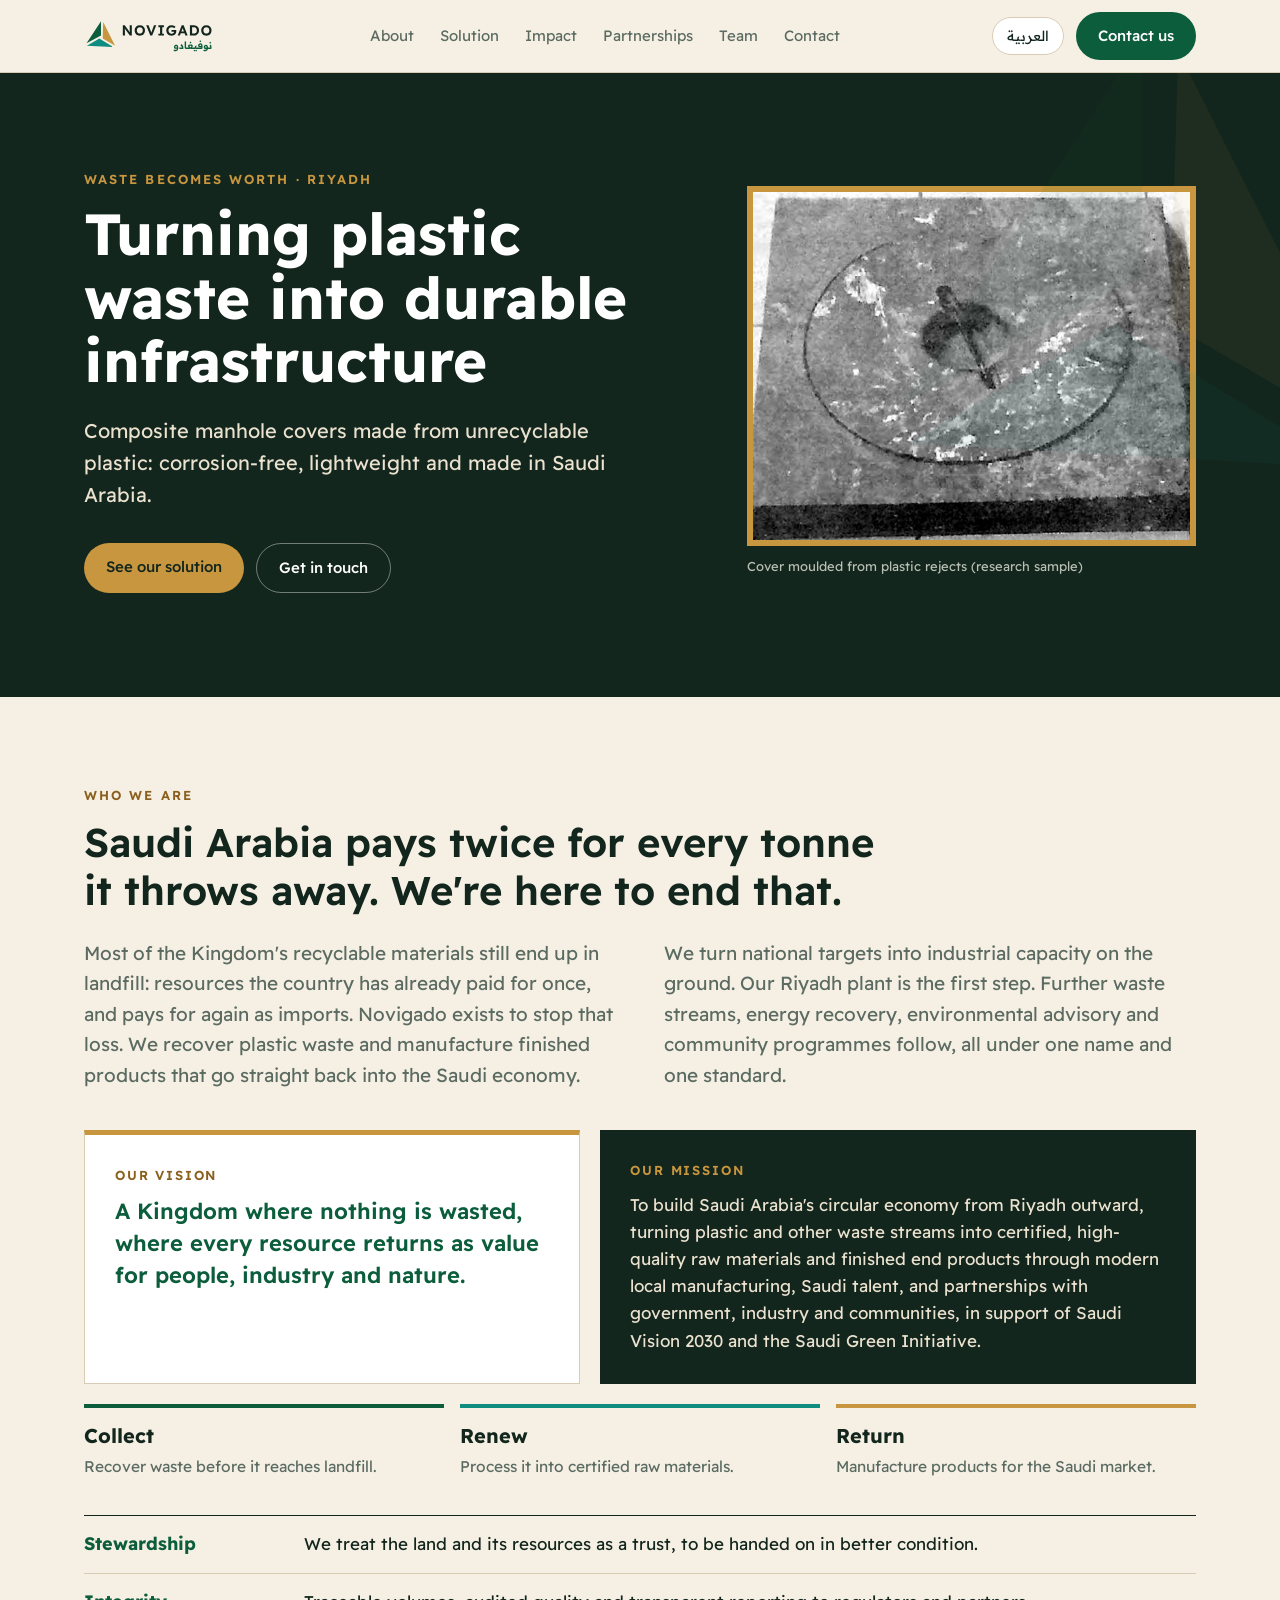
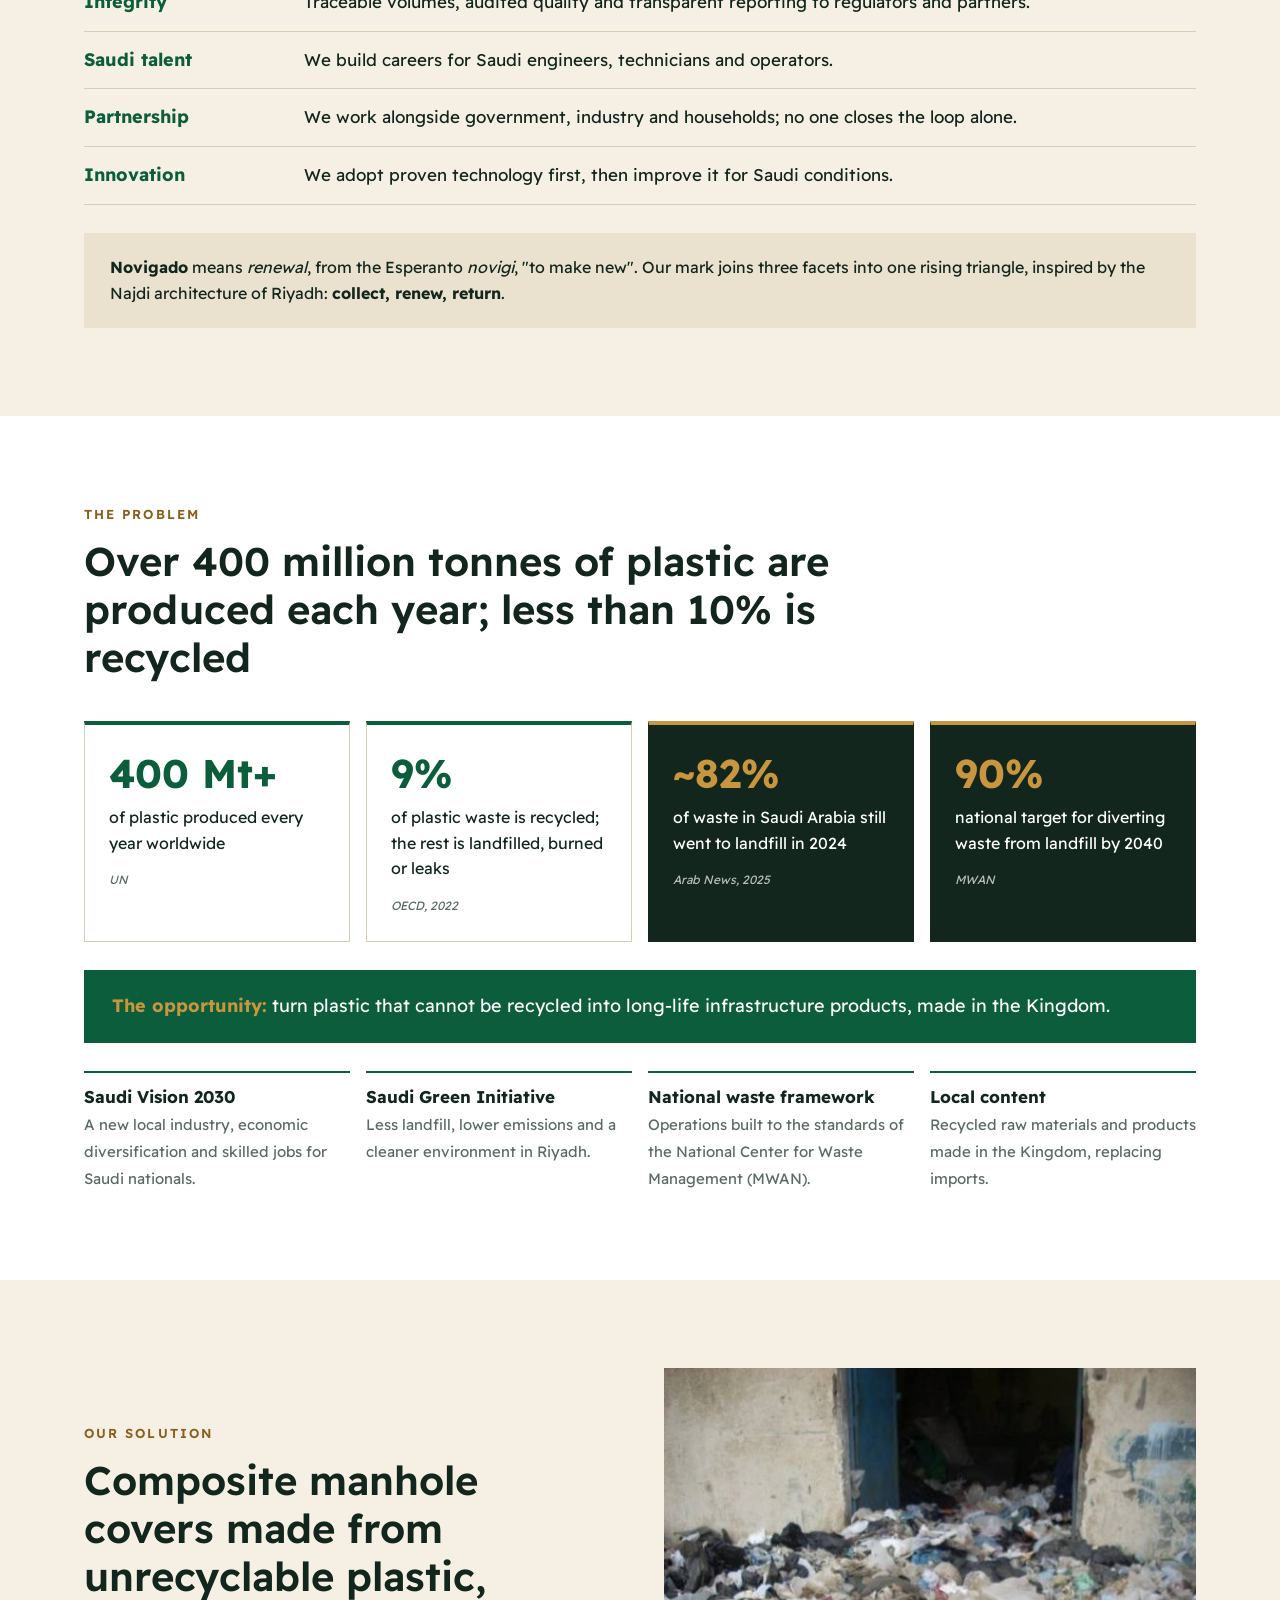
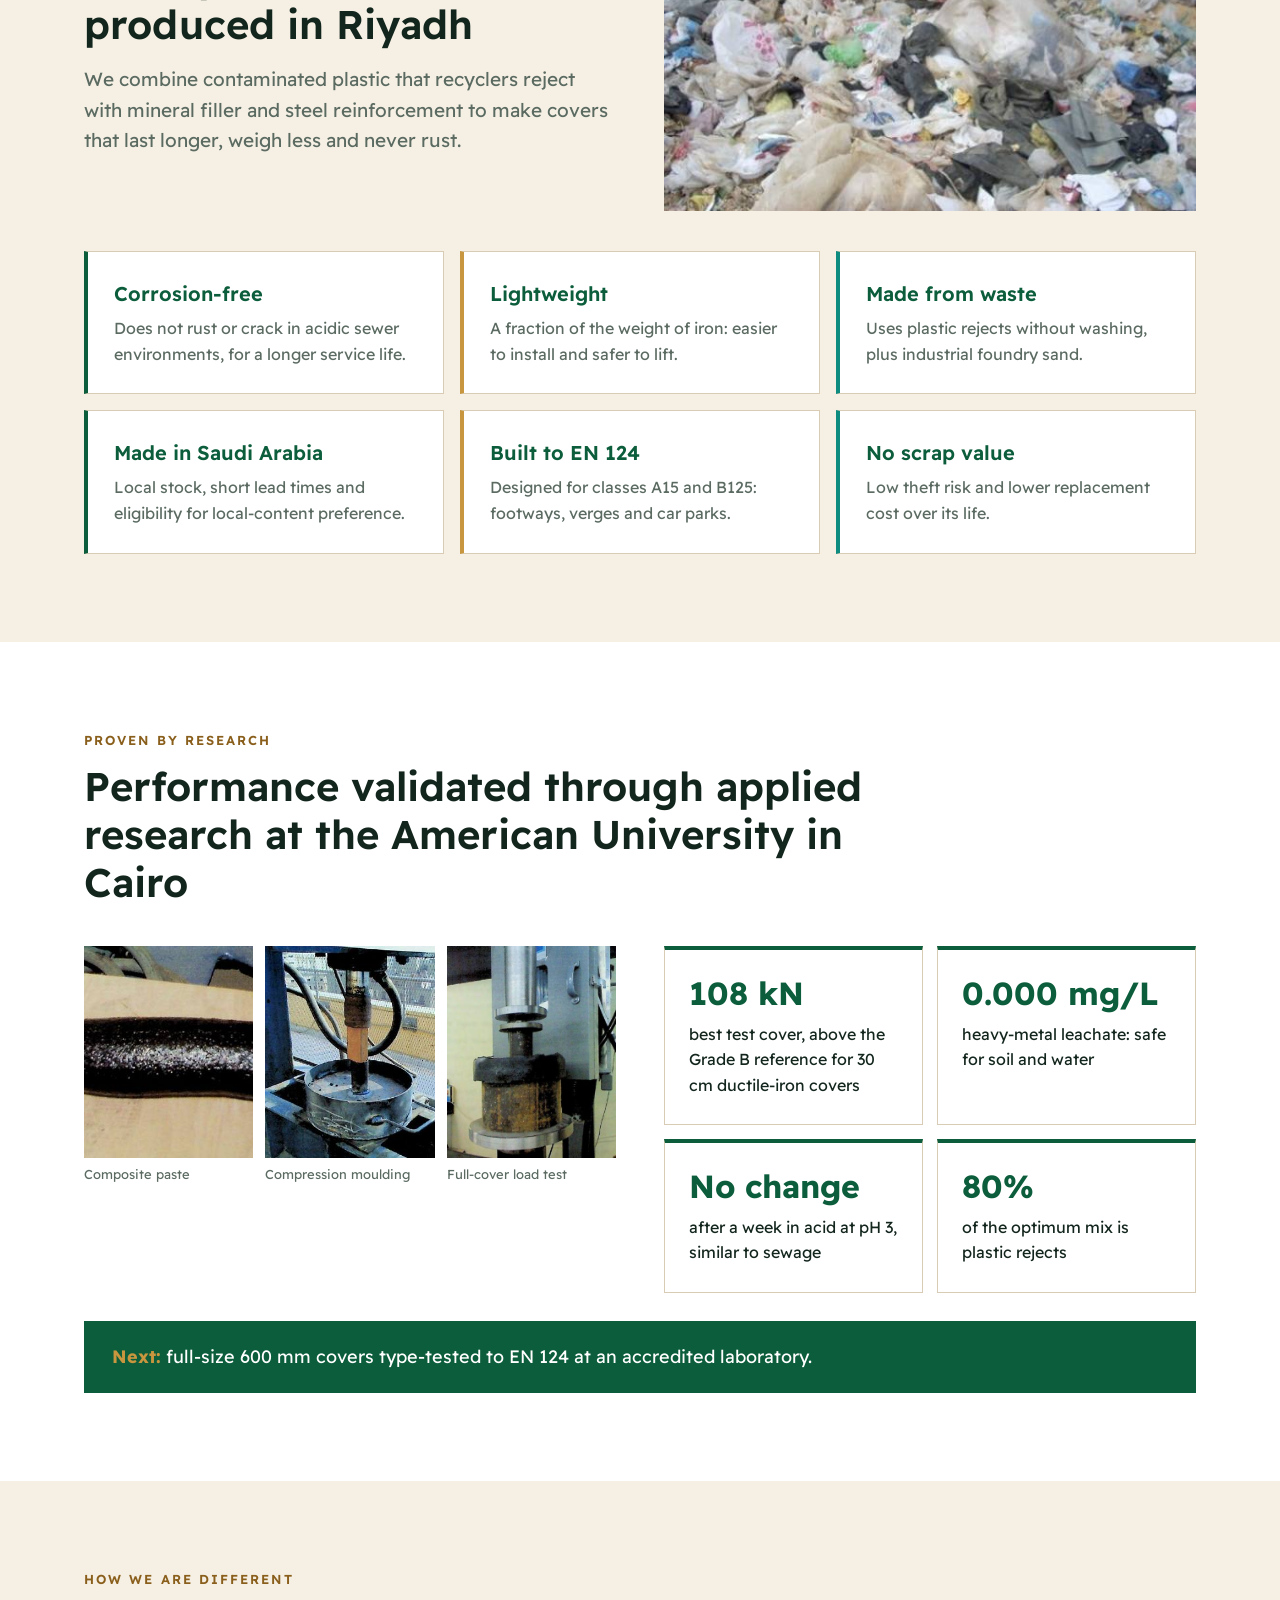
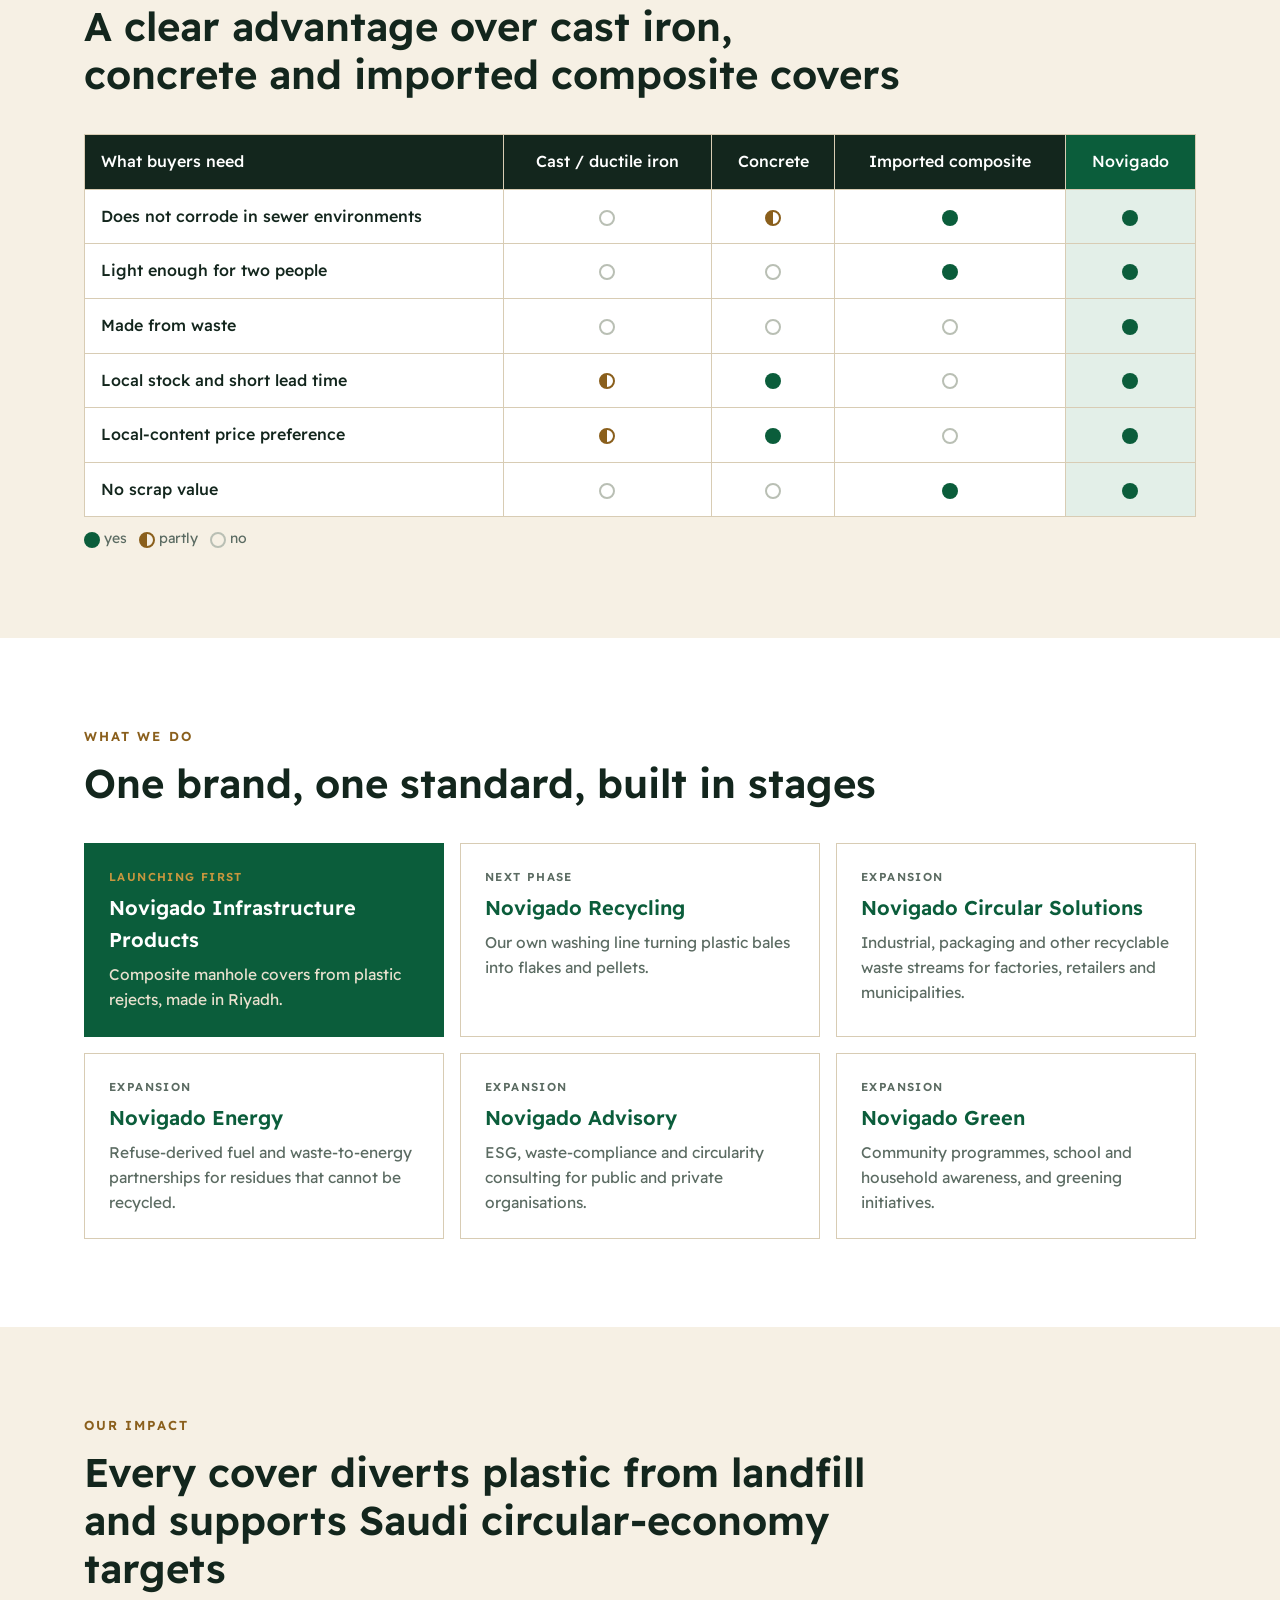
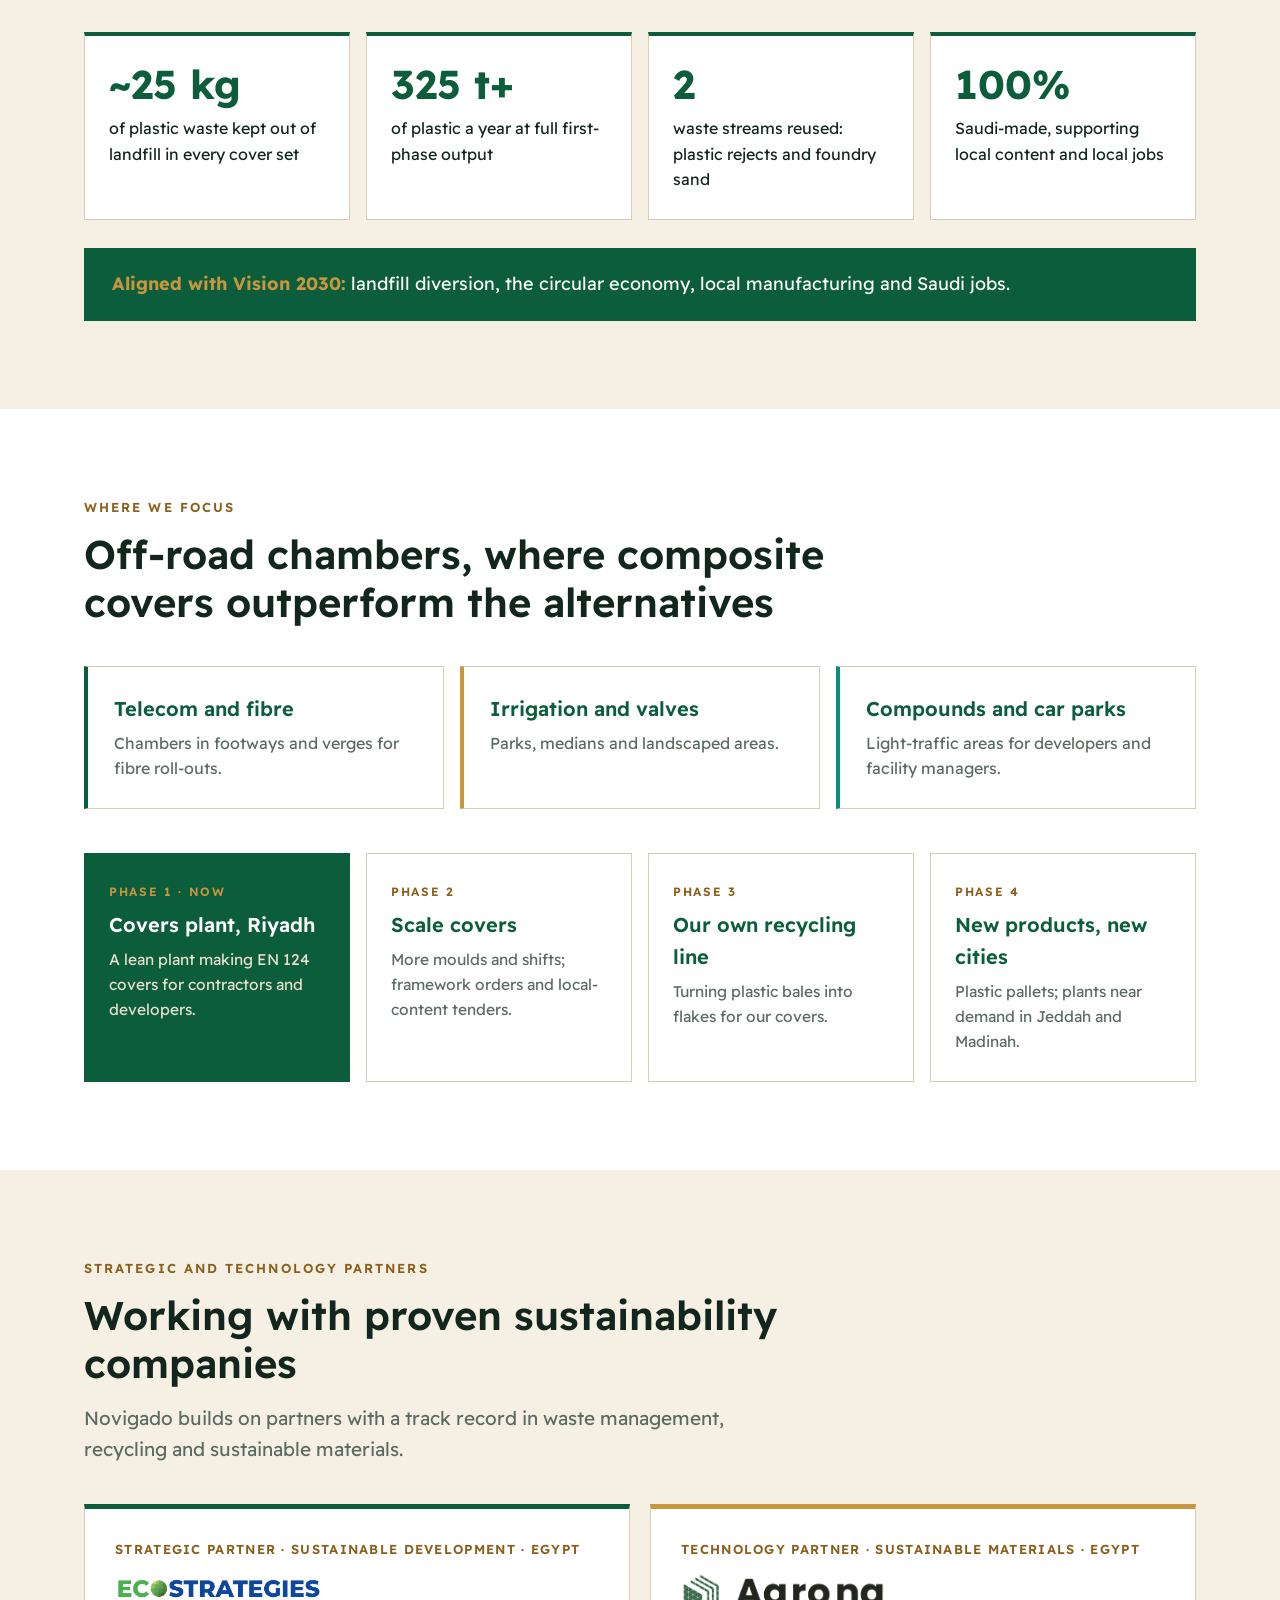
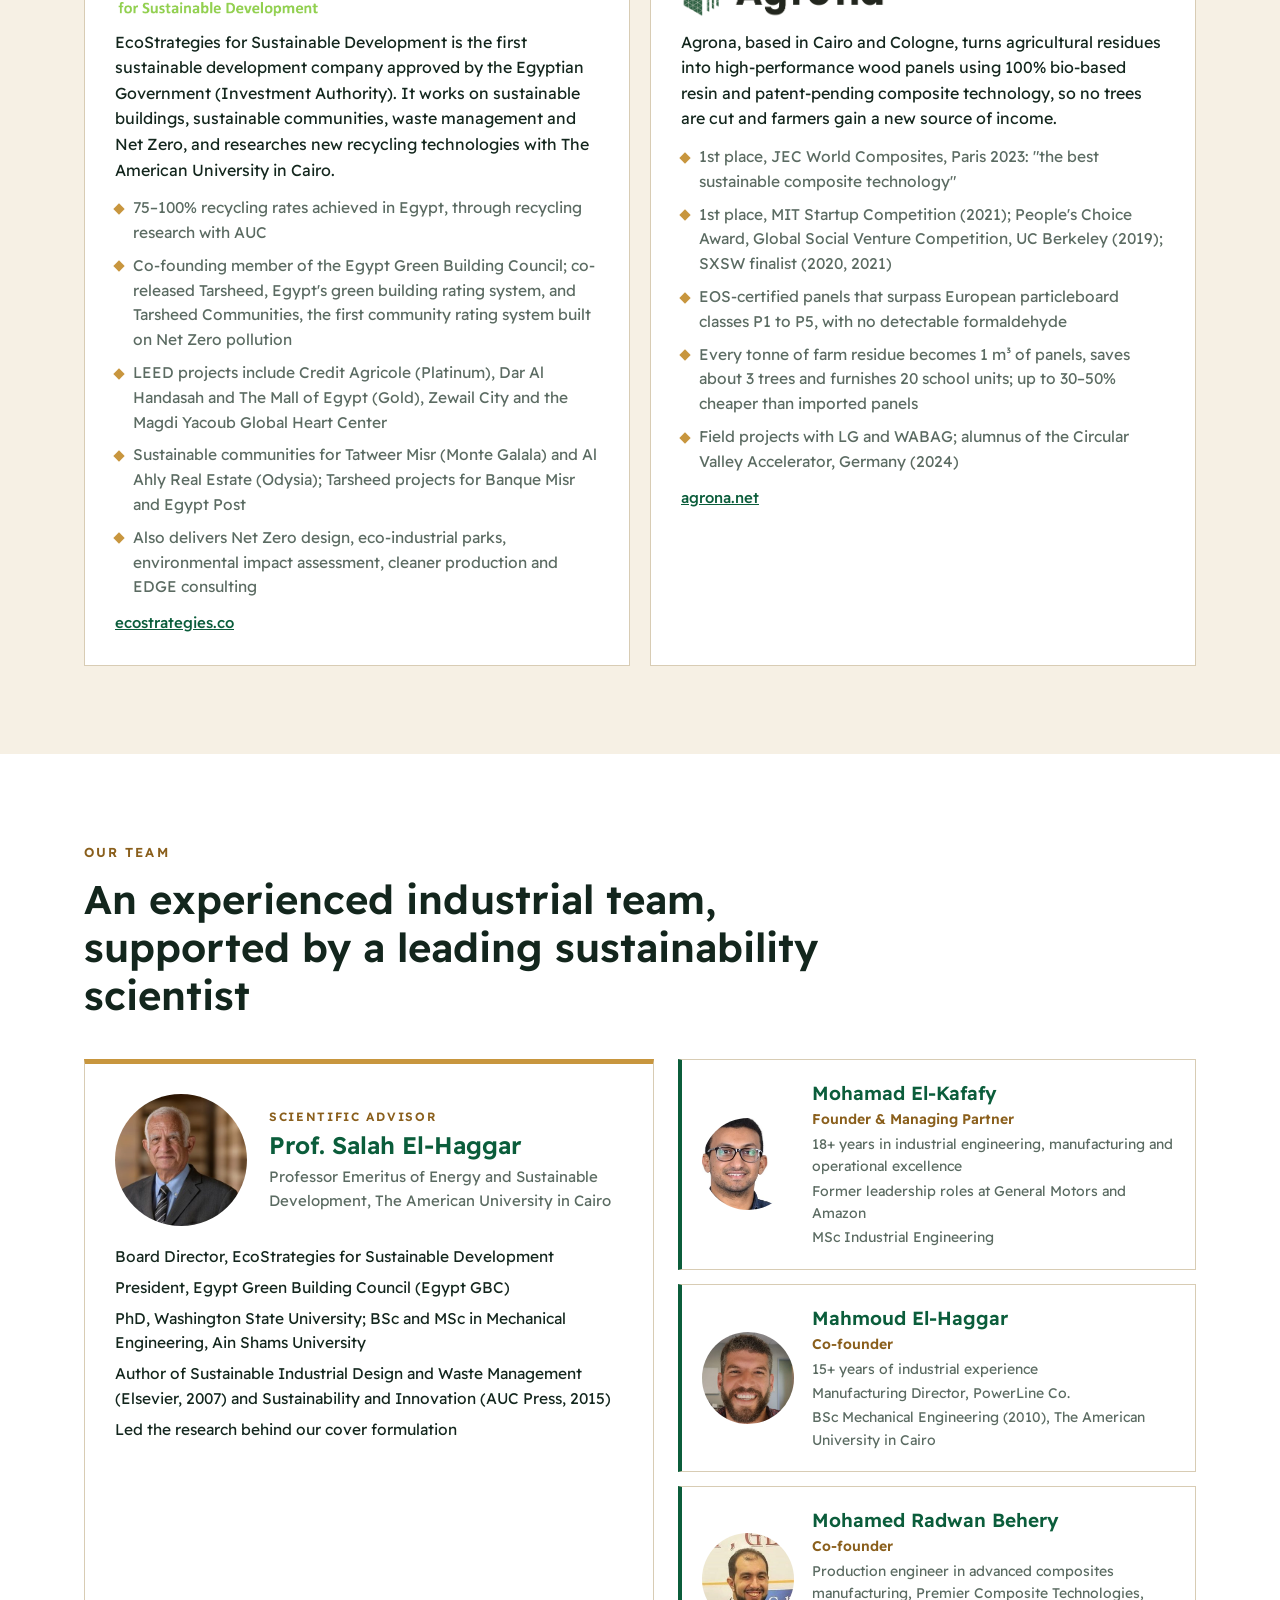
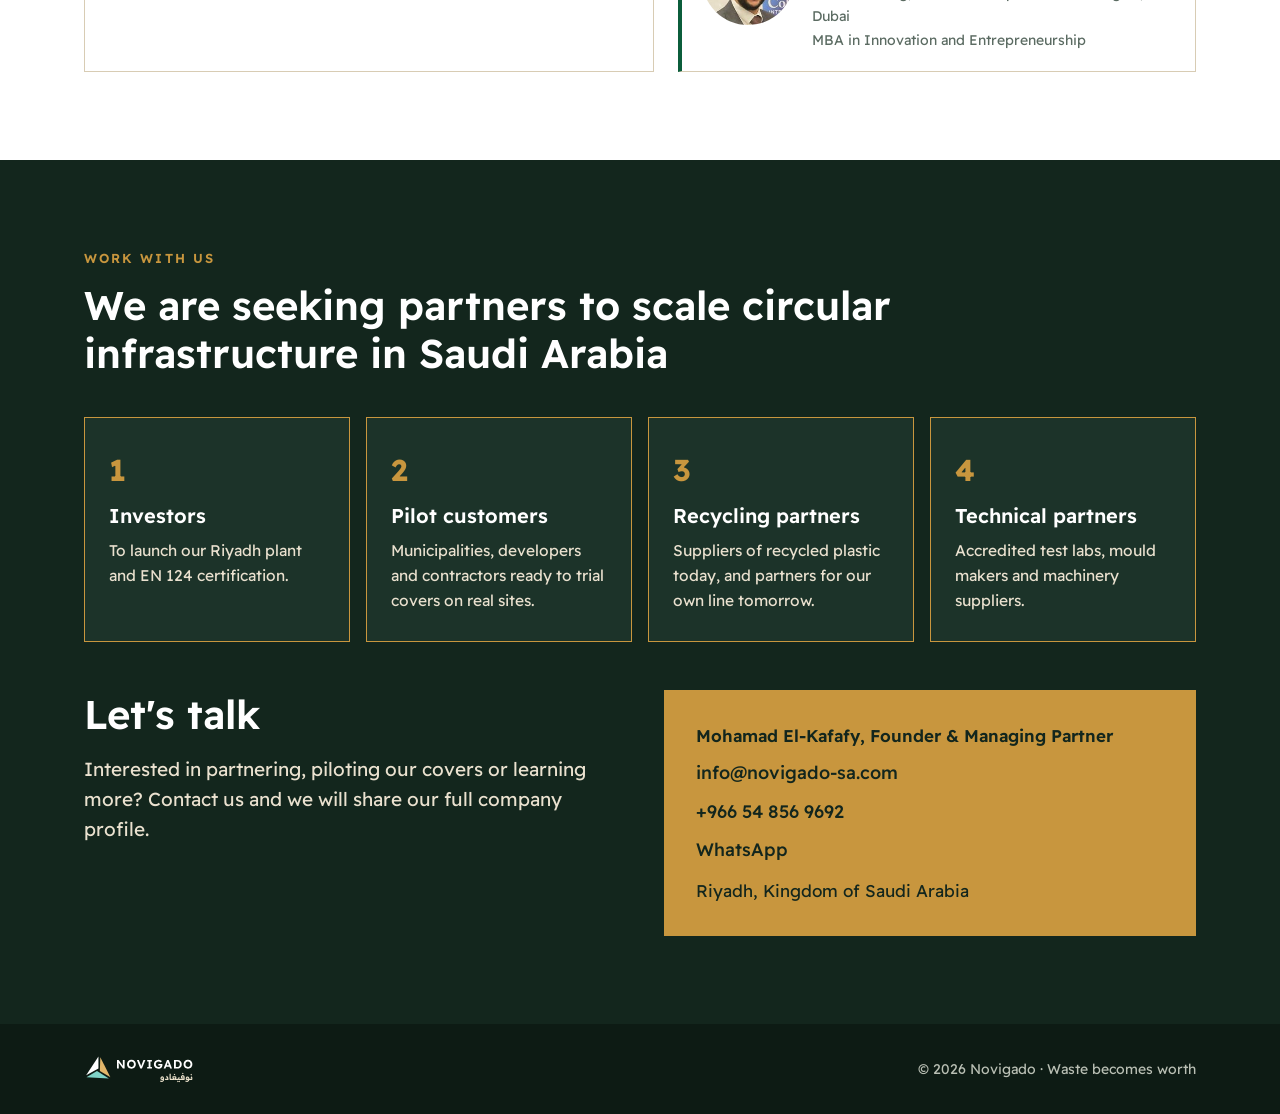
==== commit 89e1dd0b: "Add files via upload" ====
--- a/index.html
+++ b/index.html
@@ -7,8 +7,8 @@
 <meta name="description" content="Novigado makes composite manhole covers from unrecyclable plastic in Riyadh: corrosion-free, lightweight and made in Saudi Arabia.">
 <meta property="og:title" content="Novigado · Turning plastic waste into durable infrastructure">
 <meta property="og:description" content="Composite manhole covers made from unrecyclable plastic, produced in Riyadh.">
-<meta property="og:image" content="/assets/cover.jpg">
-<link rel="icon" href="/assets/favicon.svg" type="image/svg+xml">
+<meta property="og:image" content="/cover.jpg">
+<link rel="icon" href="/favicon.svg" type="image/svg+xml">
 <link rel="preconnect" href="https://fonts.googleapis.com">
 <link rel="preconnect" href="https://fonts.gstatic.com" crossorigin>
 <link href="https://fonts.googleapis.com/css2?family=Readex+Pro:wght@300;400;500;600;700&display=swap" rel="stylesheet">
@@ -173,7 +173,7 @@
 <body>
 <header>
   <div class="wrap nav">
-    <a href="#top" aria-label="Novigado"><img src="/assets/logo.svg" alt="Novigado نوفيغادو"></a>
+    <a href="#top" aria-label="Novigado"><img src="/logo.svg" alt="Novigado نوفيغادو"></a>
     <nav>
       <a href="#about" data-i="nav0">About</a>
       <a href="#solution" data-i="nav2">Solution</a>
@@ -191,7 +191,7 @@
 
 <main id="top">
 <section class="hero">
-  <img class="mark" src="/assets/favicon.svg" alt="">
+  <img class="mark" src="/favicon.svg" alt="">
   <div class="wrap grid">
     <div>
       <div class="kicker" data-i="h_k">Waste becomes worth · Riyadh</div>
@@ -199,7 +199,7 @@
       <p data-i="h_p">Composite manhole covers made from unrecyclable plastic: corrosion-free, lightweight and made in Saudi Arabia.</p>
       <div class="ctas"><a class="btn gold" href="#solution" data-i="h_b1">See our solution</a><a class="btn ghost" href="#contact" data-i="h_b2">Get in touch</a></div>
     </div>
-    <figure><img src="/assets/cover.jpg" alt="Manhole cover moulded from plastic rejects"><figcaption data-i="h_cap">Cover moulded from plastic rejects (research sample)</figcaption></figure>
+    <figure><img src="/cover.jpg" alt="Manhole cover moulded from plastic rejects"><figcaption data-i="h_cap">Cover moulded from plastic rejects (research sample)</figcaption></figure>
   </div>
 </section>
 
@@ -259,7 +259,7 @@
         <h2 data-i="s_t">Composite manhole covers made from unrecyclable plastic, produced in Riyadh</h2>
         <p class="lead" data-i="s_p">We combine contaminated plastic that recyclers reject with mineral filler and steel reinforcement to make covers that last longer, weigh less and never rust.</p>
       </div>
-      <img src="/assets/rejects.jpg" alt="Mixed plastic rejects">
+      <img src="/rejects.jpg" alt="Mixed plastic rejects">
     </div>
     <div class="cards">
       <div class="card"><h3 data-i="v1t">Corrosion-free</h3><p data-i="v1">Does not rust or crack in acidic sewer environments, for a longer service life.</p></div>
@@ -278,9 +278,9 @@
     <h2 data-i="r_t">Performance validated through applied research at the American University in Cairo</h2>
     <div class="split" style="margin-top:40px;align-items:start">
       <div class="photos">
-        <figure><img src="/assets/paste.jpg" alt=""><figcaption data-i="r_c1">Composite paste</figcaption></figure>
-        <figure><img src="/assets/press.jpg" alt=""><figcaption data-i="r_c2">Compression moulding</figcaption></figure>
-        <figure><img src="/assets/test.jpg" alt=""><figcaption data-i="r_c3">Full-cover load test</figcaption></figure>
+        <figure><img src="/paste.jpg" alt=""><figcaption data-i="r_c1">Composite paste</figcaption></figure>
+        <figure><img src="/press.jpg" alt=""><figcaption data-i="r_c2">Compression moulding</figcaption></figure>
+        <figure><img src="/test.jpg" alt=""><figcaption data-i="r_c3">Full-cover load test</figcaption></figure>
       </div>
       <div class="proof">
         <div class="stat"><b dir="ltr">108 kN</b><span data-i="r1">best test cover, above the Grade B reference for 30 cm ductile-iron covers</span></div>
@@ -367,7 +367,7 @@
     <div class="pgrid">
       <div class="pcard">
         <div class="pmeta" data-i="es_m">Strategic partner · Sustainable development · Egypt</div>
-        <img src="/assets/ecostrategies.png" alt="EcoStrategies for Sustainable Development" style="height:46px;width:auto;align-self:flex-start">
+        <img src="/ecostrategies.png" alt="EcoStrategies for Sustainable Development" style="height:46px;width:auto;align-self:flex-start">
         <p data-i="es_p">EcoStrategies for Sustainable Development is the first sustainable development company approved by the Egyptian Government (Investment Authority). It works on sustainable buildings, sustainable communities, waste management and Net Zero, and researches new recycling technologies with The American University in Cairo.</p>
         <ul>
           <li data-i="es1">75–100% recycling rates achieved in Egypt, through recycling research with AUC</li>
@@ -380,7 +380,7 @@
       </div>
       <div class="pcard">
         <div class="pmeta" data-i="ag_m">Technology partner · Sustainable materials · Egypt</div>
-        <img src="/assets/agrona.png" alt="Agrona" style="height:46px;width:auto;align-self:flex-start">
+        <img src="/agrona.png" alt="Agrona" style="height:46px;width:auto;align-self:flex-start">
         <p data-i="ag_p">Agrona, based in Cairo and Cologne, turns agricultural residues into high-performance wood panels using 100% bio-based resin and patent-pending composite technology, so no trees are cut and farmers gain a new source of income.</p>
         <ul>
           <li data-i="ag_1">1st place, JEC World Composites, Paris 2023: "the best sustainable composite technology"</li>
@@ -401,7 +401,7 @@
     <h2 data-i="t_t">An experienced industrial team, supported by a leading sustainability scientist</h2>
     <div class="team">
       <div class="advisor">
-        <div class="head"><img src="/assets/haggar.jpg" alt="Prof. Salah El-Haggar">
+        <div class="head"><img src="/haggar.jpg" alt="Prof. Salah El-Haggar">
           <div><div class="role" data-i="a_role">Scientific Advisor</div><div class="name" data-i="a_name">Prof. Salah El-Haggar</div><div data-i="a_title" style="color:var(--muted);font-size:15px">Professor Emeritus of Energy and Sustainable Development, The American University in Cairo</div></div></div>
         <div class="lines">
           <p data-i="a1">Board Director, EcoStrategies for Sustainable Development</p>
@@ -412,9 +412,9 @@
         </div>
       </div>
       <div class="people">
-        <div class="person"><img src="/assets/kafafy.jpg" alt="Mohamad El-Kafafy"><div><div class="name" data-i="k_name">Mohamad El-Kafafy</div><div class="title" data-i="k_title">Founder & Managing Partner</div><div class="lines"><p data-i="k1">18+ years in industrial engineering, manufacturing and operational excellence</p><p data-i="k2">Former leadership roles at General Motors and Amazon</p><p data-i="k3">MSc Industrial Engineering</p></div></div></div>
-        <div class="person"><img src="/assets/mahmoud.jpg" alt="Mahmoud El-Haggar"><div><div class="name" data-i="e_name">Mahmoud El-Haggar</div><div class="title" data-i="co">Co-founder</div><div class="lines"><p data-i="e1">15+ years of industrial experience</p><p data-i="e2">Manufacturing Director, PowerLine Co.</p><p data-i="e3">BSc Mechanical Engineering (2010), The American University in Cairo</p></div></div></div>
-        <div class="person"><img src="/assets/radwan.jpg" alt="Mohamed Radwan Behery"><div><div class="name" data-i="r_name">Mohamed Radwan Behery</div><div class="title" data-i="co2">Co-founder</div><div class="lines"><p data-i="w1">Production engineer in advanced composites manufacturing, Premier Composite Technologies, Dubai</p><p data-i="w2">MBA in Innovation and Entrepreneurship</p></div></div></div>
+        <div class="person"><img src="/kafafy.jpg" alt="Mohamad El-Kafafy"><div><div class="name" data-i="k_name">Mohamad El-Kafafy</div><div class="title" data-i="k_title">Founder & Managing Partner</div><div class="lines"><p data-i="k1">18+ years in industrial engineering, manufacturing and operational excellence</p><p data-i="k2">Former leadership roles at General Motors and Amazon</p><p data-i="k3">MSc Industrial Engineering</p></div></div></div>
+        <div class="person"><img src="/mahmoud.jpg" alt="Mahmoud El-Haggar"><div><div class="name" data-i="e_name">Mahmoud El-Haggar</div><div class="title" data-i="co">Co-founder</div><div class="lines"><p data-i="e1">15+ years of industrial experience</p><p data-i="e2">Manufacturing Director, PowerLine Co.</p><p data-i="e3">BSc Mechanical Engineering (2010), The American University in Cairo</p></div></div></div>
+        <div class="person"><img src="/radwan.jpg" alt="Mohamed Radwan Behery"><div><div class="name" data-i="r_name">Mohamed Radwan Behery</div><div class="title" data-i="co2">Co-founder</div><div class="lines"><p data-i="w1">Production engineer in advanced composites manufacturing, Premier Composite Technologies, Dubai</p><p data-i="w2">MBA in Innovation and Entrepreneurship</p></div></div></div>
       </div>
     </div>
   </div>
@@ -444,7 +444,7 @@
 </section>
 </main>
 
-<footer><div class="wrap"><img src="/assets/logo-white.svg" alt="Novigado"><span data-i="f">© 2026 Novigado · Waste becomes worth</span></div></footer>
+<footer><div class="wrap"><img src="/logo-white.svg" alt="Novigado"><span data-i="f">© 2026 Novigado · Waste becomes worth</span></div></footer>
 
 <script>
 const AR = {
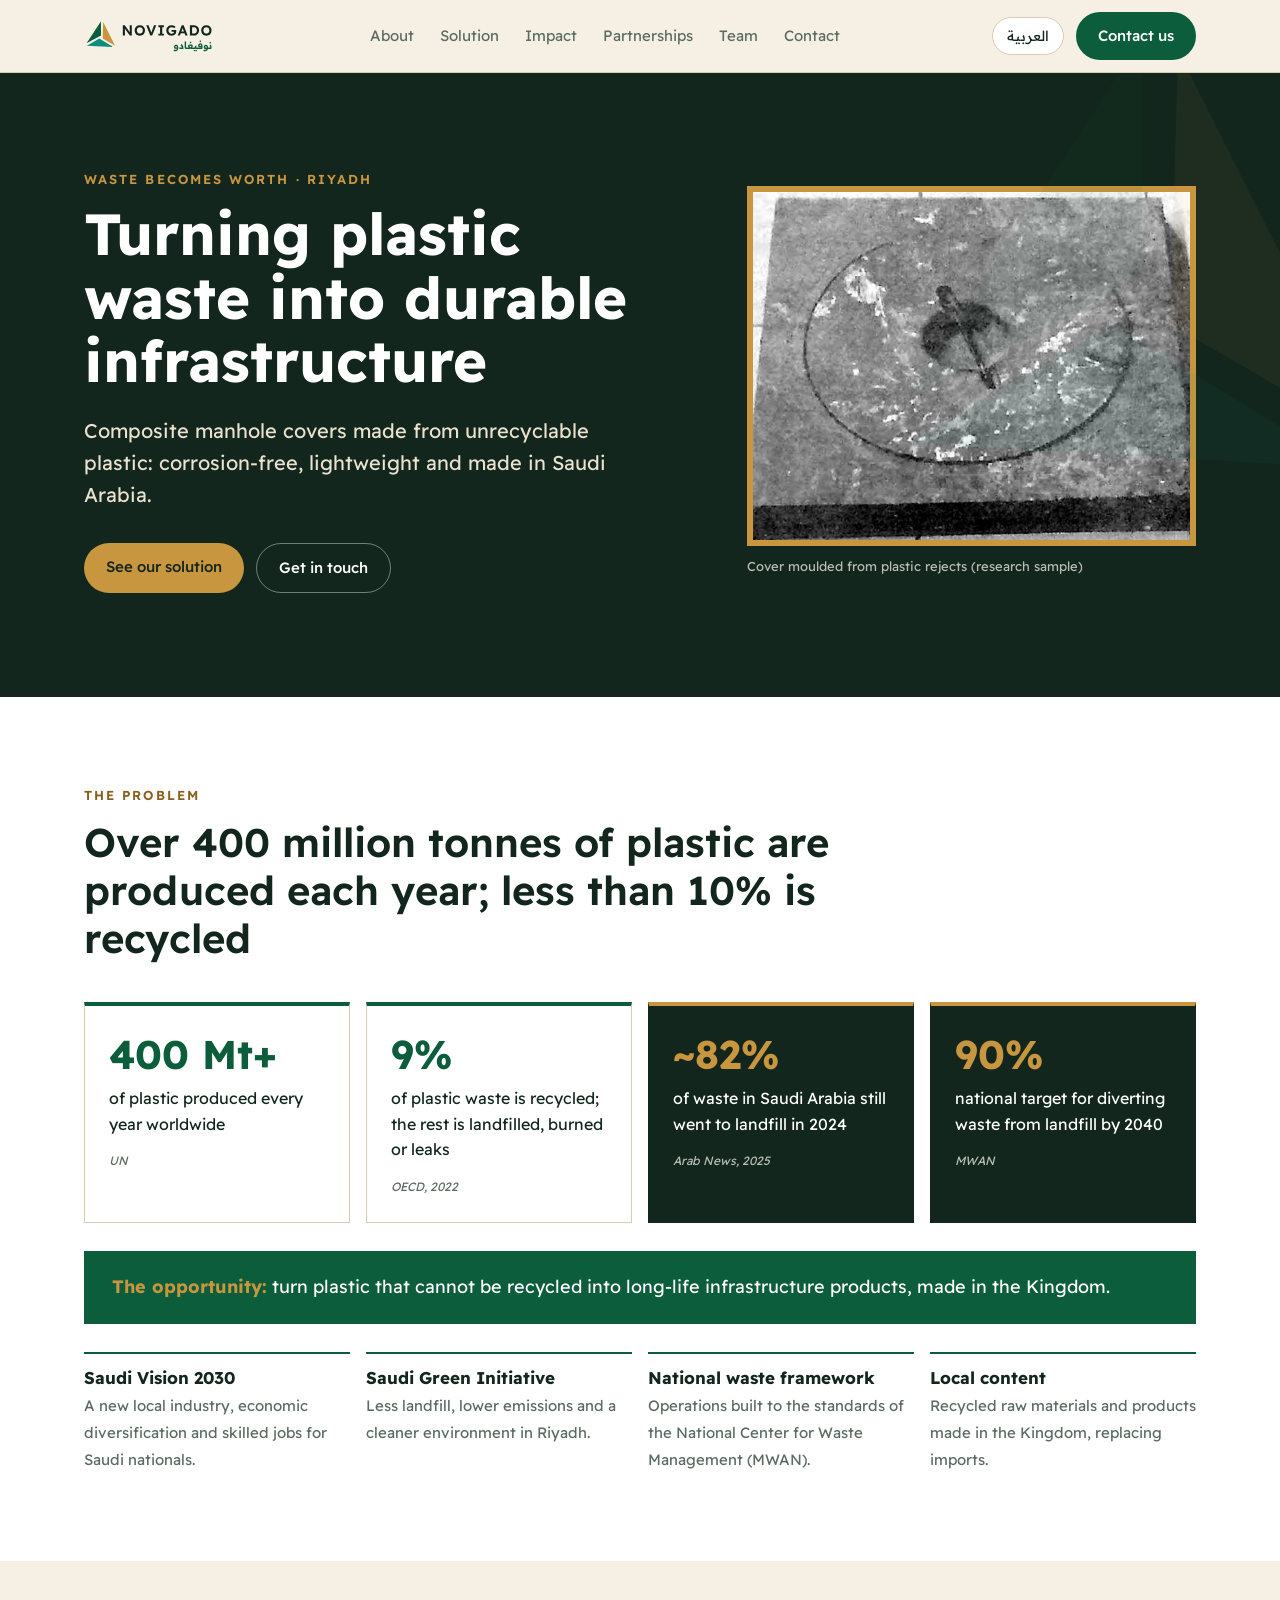
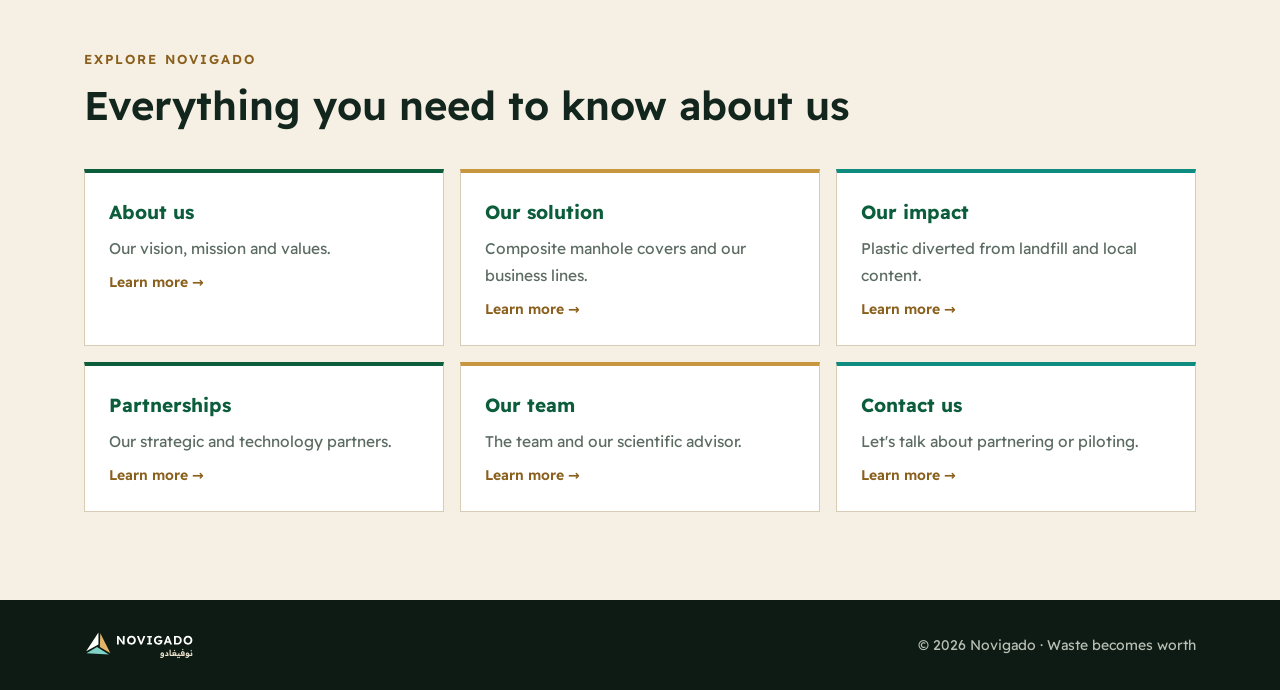
==== commit 2f0d198c: "Add files via upload" ====
--- a/index.html
+++ b/index.html
@@ -12,184 +12,28 @@
 <link rel="preconnect" href="https://fonts.googleapis.com">
 <link rel="preconnect" href="https://fonts.gstatic.com" crossorigin>
 <link href="https://fonts.googleapis.com/css2?family=Readex+Pro:wght@300;400;500;600;700&display=swap" rel="stylesheet">
-<style>
-:root{--ink:#13261D;--green:#0B5D3B;--teal:#0E8C7F;--teal2:#0A6E64;--gold:#C8963E;--gold2:#8A5F1C;--sand:#F6F0E4;--sand2:#EAE1CF;--muted:#5B6B62;--hair:#D8CCB4;--white:#fff}
-*{box-sizing:border-box;margin:0;padding:0}
-html{scroll-behavior:smooth}
-body{font-family:"Readex Pro",system-ui,sans-serif;background:var(--sand);color:var(--ink);line-height:1.6;font-size:17px}
-a{color:inherit}
-img{max-width:100%;display:block}
-.wrap{max-width:1160px;margin:0 auto;padding:0 24px}
-header{position:sticky;top:0;z-index:20;background:rgba(246,240,228,.94);backdrop-filter:blur(8px);border-bottom:1px solid var(--hair)}
-.nav{display:flex;align-items:center;justify-content:space-between;height:72px;gap:16px}
-.nav img{height:40px;width:auto}
-.nav nav{display:flex;gap:26px;font-size:15px}
-.nav nav a{text-decoration:none;color:var(--muted)}
-.nav nav a:hover{color:var(--green)}
-.nav .right{display:flex;gap:12px;align-items:center}
-.lang{border:1px solid var(--hair);background:var(--white);border-radius:999px;padding:7px 14px;font:inherit;font-size:14px;cursor:pointer;color:var(--ink)}
-.btn{display:inline-block;background:var(--green);color:var(--white);text-decoration:none;padding:12px 22px;border-radius:999px;font-weight:500;font-size:15px;border:0}
-.btn.gold{background:var(--gold);color:var(--ink)}
-.btn.ghost{background:transparent;border:1px solid rgba(255,255,255,.4);color:var(--white)}
-.kicker{font-size:13px;font-weight:600;letter-spacing:.16em;text-transform:uppercase;color:var(--gold2);margin-bottom:12px}
-[dir=rtl] .kicker{letter-spacing:0}
-h1{font-size:clamp(36px,5vw,58px);line-height:1.1;font-weight:700}
-h2{font-size:clamp(28px,3.4vw,40px);line-height:1.2;font-weight:600;max-width:820px}
-h3{font-size:20px;font-weight:600;color:var(--green);margin-bottom:6px}
-section{padding:88px 0}
-.lead{font-size:19px;color:var(--muted);max-width:720px;margin-top:16px}
-.hero{background:var(--ink);color:var(--white);padding:96px 0 104px;position:relative;overflow:hidden}
-.hero .grid{display:grid;grid-template-columns:1.15fr .85fr;gap:56px;align-items:center}
-.hero .kicker{color:var(--gold)}
-.hero p{color:var(--sand2);font-size:20px;margin:22px 0 32px;max-width:560px}
-.hero .ctas{display:flex;gap:12px;flex-wrap:wrap}
-.hero figure img{border:6px solid var(--gold)}
-.hero figcaption{font-size:13px;color:#B9BFB4;margin-top:10px}
-.hero .mark{position:absolute;inset-inline-end:-120px;top:-60px;width:520px;opacity:.06;pointer-events:none}
-.stats{display:grid;grid-template-columns:repeat(4,1fr);gap:16px;margin-top:40px}
-.stat{background:var(--white);border:1px solid var(--hair);padding:26px 24px;border-top:4px solid var(--green)}
-.stat.dark{background:var(--ink);color:var(--white);border-color:var(--ink);border-top-color:var(--gold)}
-.stat b{display:block;font-size:40px;line-height:1.1;font-weight:700;color:var(--green)}
-.stat.dark b{color:var(--gold)}
-.stat span{display:block;margin-top:10px;font-size:16px}
-.stat small{display:block;margin-top:14px;font-size:12px;color:var(--muted);font-style:italic}
-.stat.dark small{color:#B9BFB4}
-.band{background:var(--green);color:var(--white);padding:22px 28px;margin-top:28px;font-size:18px}
-.band b{color:var(--gold)}
-.split{display:grid;grid-template-columns:1fr 1fr;gap:48px;align-items:center}
-.cards{display:grid;grid-template-columns:repeat(3,1fr);gap:16px;margin-top:40px}
-.card{background:var(--white);border:1px solid var(--hair);padding:26px;border-inline-start:4px solid var(--green)}
-.card:nth-child(3n+2){border-inline-start-color:var(--gold)}
-.card:nth-child(3n){border-inline-start-color:var(--teal)}
-.card p{color:var(--muted);font-size:16px}
-.alt{background:var(--white)}
-.photos{display:grid;grid-template-columns:repeat(3,1fr);gap:12px}
-.photos img{aspect-ratio:4/5;object-fit:cover;width:100%}
-.photos figcaption{font-size:13px;color:var(--muted);margin-top:6px}
-.proof{display:grid;grid-template-columns:1fr 1fr;gap:14px}
-.proof .stat b{font-size:32px}
-table{width:100%;border-collapse:collapse;margin-top:36px;background:var(--white);font-size:16px}
-th,td{padding:14px 16px;border:1px solid var(--hair);text-align:center}
-th{background:var(--ink);color:var(--white);font-weight:500}
-th.us{background:var(--green)}
-td:first-child,th:first-child{text-align:start;font-weight:500}
-td.us{background:#E3EFE8;color:var(--green);font-weight:600}
-.dot{display:inline-block;width:16px;height:16px;border-radius:50%;vertical-align:middle}.dot.y{background:var(--green)}.dot.n{border:2px solid #B9BFB4}.dot.p{border:2px solid var(--gold2);background:linear-gradient(90deg,var(--gold2) 50%,transparent 50%)}
-.legend{font-size:14px;color:var(--muted);margin-top:10px}
-.road{display:grid;grid-template-columns:repeat(4,1fr);gap:16px;margin-top:44px;position:relative}
-.step{background:var(--white);border:1px solid var(--hair);padding:28px 24px}
-.step.now{background:var(--green);color:var(--white);border-color:var(--green)}
-.step .ph{font-size:12px;font-weight:600;letter-spacing:.14em;color:var(--gold2)}
-.step.now .ph{color:var(--gold)}
-.step h3{margin-top:8px}.step.now h3{color:var(--white)}
-.step p{font-size:15.5px;color:var(--muted)}.step.now p{color:var(--sand2)}
-.team{display:grid;grid-template-columns:1.1fr 1fr;gap:24px;margin-top:40px}
-.advisor{background:var(--white);border:1px solid var(--hair);border-top:5px solid var(--gold);padding:30px}
-.advisor .head{display:flex;gap:22px;align-items:center;margin-bottom:18px}
-.advisor img{width:132px;height:132px;border-radius:50%;object-fit:cover;flex:none}
-.role{font-size:12px;font-weight:600;letter-spacing:.14em;color:var(--gold2);text-transform:uppercase}
-[dir=rtl] .role{letter-spacing:0}
-.advisor .name{font-size:24px;font-weight:600;color:var(--green)}
-.lines p{font-size:15.5px;color:var(--ink);margin:6px 0}
-.people{display:grid;gap:14px}
-.person{display:flex;gap:18px;align-items:center;background:var(--white);border:1px solid var(--hair);border-inline-start:4px solid var(--green);padding:18px 20px}
-.person img{width:92px;height:92px;border-radius:50%;object-fit:cover;flex:none}
-.person .name{font-size:19px;font-weight:600;color:var(--green)}
-.person .title{font-size:14px;font-weight:600;color:var(--gold2)}
-.person .lines p{font-size:14px;color:var(--muted);margin:2px 0}
-.dark{background:var(--ink);color:var(--white)}
-.dark h2{color:var(--white)}
-.dark .kicker{color:var(--gold)}
-.partners{display:grid;grid-template-columns:repeat(4,1fr);gap:16px;margin-top:40px}
-.partner{border:1px solid var(--gold);background:#1C3329;padding:28px 24px}
-.partner .num{font-size:30px;font-weight:700;color:var(--gold)}
-.partner h3{color:var(--white);margin-top:6px}
-.partner p{color:var(--sand2);font-size:15.5px}
-.contact{display:grid;grid-template-columns:1fr 1fr;gap:48px;margin-top:48px;align-items:start}
-.contact .box{background:var(--gold);color:var(--ink);padding:32px}
-.contact .box h3{color:var(--ink);font-size:22px}
-.contact .box a{display:block;font-size:18px;margin-top:10px;text-decoration:none;font-weight:500}
-.contact .box .who{font-weight:600;margin-bottom:6px}
-.vm{display:grid;grid-template-columns:1fr 1.2fr;gap:20px;margin-top:40px}
-.vm .v{background:var(--white);border:1px solid var(--hair);border-top:5px solid var(--gold);padding:30px}
-.vm .m{background:var(--ink);color:var(--white);padding:30px}
-.vm .lab{font-size:13px;font-weight:600;letter-spacing:.14em;text-transform:uppercase;color:var(--gold2);margin-bottom:10px}
-.vm .m .lab{color:var(--gold)}
-.vm .v p{font-size:22px;line-height:1.45;font-weight:600;color:var(--green)}
-.vm .m p{font-size:17px;color:var(--sand2)}
-.crr{display:grid;grid-template-columns:repeat(3,1fr);gap:16px;margin-top:20px}
-.crr div{border-top:4px solid var(--green);padding-top:12px}
-.crr div:nth-child(2){border-top-color:var(--teal)}.crr div:nth-child(3){border-top-color:var(--gold)}
-.crr b{font-size:20px;display:block}.crr span{color:var(--muted);font-size:15.5px}
-.values{margin-top:36px;border-top:1px solid var(--ink)}
-.values .row{display:grid;grid-template-columns:200px 1fr;gap:20px;padding:14px 0;border-bottom:1px solid var(--hair)}
-.values b{color:var(--green);font-size:18px}
-.namebox{background:var(--sand2);padding:22px 26px;margin-top:28px;font-size:16px}
-.lines4{display:grid;grid-template-columns:repeat(3,1fr);gap:16px;margin-top:36px}
-.line{background:var(--white);border:1px solid var(--hair);padding:24px}
-.line.first{background:var(--green);color:var(--white);border-color:var(--green)}
-.line .tag{font-size:11.5px;font-weight:600;letter-spacing:.12em;text-transform:uppercase;color:var(--muted)}
-.line.first .tag{color:var(--gold)}
-.line h3{margin-top:6px}.line.first h3{color:var(--white)}
-.line p{font-size:15.5px;color:var(--muted)}.line.first p{color:var(--sand2)}
-.agenda{display:grid;grid-template-columns:repeat(4,1fr);gap:16px;margin-top:28px}
-.agenda div{border-top:2px solid var(--green);padding-top:10px}
-.agenda b{display:block}.agenda span{font-size:15px;color:var(--muted)}
-.pgrid{display:grid;grid-template-columns:1fr 1fr;gap:20px;margin-top:40px}
-.pcard{background:var(--white);border:1px solid var(--hair);border-top:5px solid var(--green);padding:30px;display:flex;flex-direction:column;gap:12px}
-.pcard:nth-child(2){border-top-color:var(--gold)}
-.pcard .pname{font-size:26px;font-weight:700;color:var(--green)}
-.pcard .pmeta{font-size:13px;font-weight:600;letter-spacing:.1em;text-transform:uppercase;color:var(--gold2)}
-[dir=rtl] .pcard .pmeta,[dir=rtl] .line .tag,[dir=rtl] .vm .lab{letter-spacing:0}
-.pcard p{color:var(--ink);font-size:16px}
-.pcard ul{list-style:none;display:grid;gap:8px}
-.pcard li{padding-inline-start:18px;position:relative;font-size:15.5px;color:var(--muted)}
-.pcard li:before{content:"";position:absolute;inset-inline-start:0;top:.62em;width:8px;height:8px;background:var(--gold);transform:rotate(45deg)}
-.pcard a{color:var(--green);font-weight:500;font-size:15px}
-@media (max-width:900px){.vm,.pgrid{grid-template-columns:1fr}.lines4,.agenda{grid-template-columns:1fr 1fr}}
-@media (max-width:560px){.lines4,.agenda,.crr{grid-template-columns:1fr}.values .row{grid-template-columns:1fr;gap:4px}}
-footer{background:#0D1B14;color:#B9BFB4;padding:28px 0;font-size:14px}
-footer .wrap{display:flex;justify-content:space-between;align-items:center;gap:16px;flex-wrap:wrap}
-footer img{height:34px}
-[lang=ar] body,[dir=rtl] body{font-size:17.5px}
-@media (max-width:900px){
-  .nav nav{display:none}
-  .hero .grid,.split,.team,.contact{grid-template-columns:1fr}
-  .stats,.partners,.road{grid-template-columns:1fr 1fr}
-  .cards{grid-template-columns:1fr 1fr}
-  section{padding:64px 0}
-}
-@media (max-width:560px){
-  .wrap{padding:0 16px}
-  .stats,.partners,.road,.cards,.proof{grid-template-columns:1fr}
-  .stat b{font-size:34px}
-  .nav .btn{display:none}
-  table{font-size:13px}th,td{padding:9px 6px}
-  .tablewrap{overflow-x:auto}
-  .advisor .head{flex-direction:column;align-items:flex-start}
-}
-</style>
+<link rel="stylesheet" href="/style.css">
 </head>
 <body>
 <header>
   <div class="wrap nav">
-    <a href="#top" aria-label="Novigado"><img src="/logo.svg" alt="Novigado نوفيغادو"></a>
+    <a href="/" aria-label="Novigado home"><img src="/logo.svg" alt="Novigado نوفيغادو"></a>
     <nav>
-      <a href="#about" data-i="nav0">About</a>
-      <a href="#solution" data-i="nav2">Solution</a>
-      <a href="#impact" data-i="nav3">Impact</a>
-      <a href="#partnerships" data-i="nav6">Partnerships</a>
-      <a href="#team" data-i="nav4">Team</a>
-      <a href="#contact" data-i="nav5">Contact</a>
+      <a href="/about.html" data-i="nav0">About</a>
+      <a href="/solution.html" data-i="nav2">Solution</a>
+      <a href="/impact.html" data-i="nav3">Impact</a>
+      <a href="/partnerships.html" data-i="nav6">Partnerships</a>
+      <a href="/team.html" data-i="nav4">Team</a>
+      <a href="/contact.html" data-i="nav5">Contact</a>
     </nav>
     <div class="right">
+      <button class="navtoggle" id="navtoggle" data-i="menu">Menu</button>
       <button class="lang" id="lang" aria-label="Switch language">العربية</button>
-      <a class="btn" href="#contact" data-i="cta">Contact us</a>
+      <a class="btn" href="/contact.html" data-i="cta">Contact us</a>
     </div>
   </div>
 </header>
-
-<main id="top">
+<main>
 <section class="hero">
   <img class="mark" src="/favicon.svg" alt="">
   <div class="wrap grid">
@@ -197,41 +41,12 @@
       <div class="kicker" data-i="h_k">Waste becomes worth · Riyadh</div>
       <h1 data-i="h_t">Turning plastic waste into durable infrastructure</h1>
       <p data-i="h_p">Composite manhole covers made from unrecyclable plastic: corrosion-free, lightweight and made in Saudi Arabia.</p>
-      <div class="ctas"><a class="btn gold" href="#solution" data-i="h_b1">See our solution</a><a class="btn ghost" href="#contact" data-i="h_b2">Get in touch</a></div>
+      <div class="ctas"><a class="btn gold" href="/solution.html" data-i="h_b1">See our solution</a><a class="btn ghost" href="/contact.html" data-i="h_b2">Get in touch</a></div>
     </div>
     <figure><img src="/cover.jpg" alt="Manhole cover moulded from plastic rejects"><figcaption data-i="h_cap">Cover moulded from plastic rejects (research sample)</figcaption></figure>
   </div>
 </section>
-
-<section id="about">
-  <div class="wrap">
-    <div class="kicker" data-i="ab_k">Who we are</div>
-    <h2 data-i="ab_t">Saudi Arabia pays twice for every tonne it throws away. We're here to end that.</h2>
-    <div class="split" style="margin-top:24px;align-items:start">
-      <p class="lead" style="margin-top:0" data-i="ab_p1">Most of the Kingdom's recyclable materials still end up in landfill: resources the country has already paid for once, and pays for again as imports. Novigado exists to stop that loss. We recover plastic waste and manufacture finished products that go straight back into the Saudi economy.</p>
-      <p class="lead" style="margin-top:0" data-i="ab_p2">We turn national targets into industrial capacity on the ground. Our Riyadh plant is the first step. Further waste streams, energy recovery, environmental advisory and community programmes follow, all under one name and one standard.</p>
-    </div>
-    <div class="vm">
-      <div class="v"><div class="lab" data-i="vi_l">Our vision</div><p data-i="vi">A Kingdom where nothing is wasted, where every resource returns as value for people, industry and nature.</p></div>
-      <div class="m"><div class="lab" data-i="mi_l">Our mission</div><p data-i="mi">To build Saudi Arabia's circular economy from Riyadh outward, turning plastic and other waste streams into certified, high-quality raw materials and finished end products through modern local manufacturing, Saudi talent, and partnerships with government, industry and communities, in support of Saudi Vision 2030 and the Saudi Green Initiative.</p></div>
-    </div>
-    <div class="crr">
-      <div><b data-i="c1t">Collect</b><span data-i="c1">Recover waste before it reaches landfill.</span></div>
-      <div><b data-i="c2t">Renew</b><span data-i="c2">Process it into certified raw materials.</span></div>
-      <div><b data-i="c3t">Return</b><span data-i="c3">Manufacture products for the Saudi market.</span></div>
-    </div>
-    <div class="values">
-      <div class="row"><b data-i="va1t">Stewardship</b><span data-i="va1">We treat the land and its resources as a trust, to be handed on in better condition.</span></div>
-      <div class="row"><b data-i="va2t">Integrity</b><span data-i="va2">Traceable volumes, audited quality and transparent reporting to regulators and partners.</span></div>
-      <div class="row"><b data-i="va3t">Saudi talent</b><span data-i="va3">We build careers for Saudi engineers, technicians and operators.</span></div>
-      <div class="row"><b data-i="va4t">Partnership</b><span data-i="va4">We work alongside government, industry and households; no one closes the loop alone.</span></div>
-      <div class="row"><b data-i="va5t">Innovation</b><span data-i="va5">We adopt proven technology first, then improve it for Saudi conditions.</span></div>
-    </div>
-    <div class="namebox" data-i="nm"><b>Novigado</b> means <em>renewal</em>, from the Esperanto <em>novigi</em>, "to make new". Our mark joins three facets into one rising triangle, inspired by the Najdi architecture of Riyadh: <b>collect, renew, return</b>.</div>
-  </div>
-</section>
-
-<section id="problem" class="alt">
+<section class="alt" id="problem">
   <div class="wrap">
     <div class="kicker" data-i="p_k">The problem</div>
     <h2 data-i="p_t">Over 400 million tonnes of plastic are produced each year; less than 10% is recycled</h2>
@@ -250,288 +65,22 @@
     </div>
   </div>
 </section>
-
-<section id="solution">
-  <div class="wrap">
-    <div class="split">
-      <div>
-        <div class="kicker" data-i="s_k">Our solution</div>
-        <h2 data-i="s_t">Composite manhole covers made from unrecyclable plastic, produced in Riyadh</h2>
-        <p class="lead" data-i="s_p">We combine contaminated plastic that recyclers reject with mineral filler and steel reinforcement to make covers that last longer, weigh less and never rust.</p>
-      </div>
-      <img src="/rejects.jpg" alt="Mixed plastic rejects">
-    </div>
-    <div class="cards">
-      <div class="card"><h3 data-i="v1t">Corrosion-free</h3><p data-i="v1">Does not rust or crack in acidic sewer environments, for a longer service life.</p></div>
-      <div class="card"><h3 data-i="v2t">Lightweight</h3><p data-i="v2">A fraction of the weight of iron: easier to install and safer to lift.</p></div>
-      <div class="card"><h3 data-i="v3t">Made from waste</h3><p data-i="v3">Uses plastic rejects without washing, plus industrial foundry sand.</p></div>
-      <div class="card"><h3 data-i="v4t">Made in Saudi Arabia</h3><p data-i="v4">Local stock, short lead times and eligibility for local-content preference.</p></div>
-      <div class="card"><h3 data-i="v5t">Built to EN 124</h3><p data-i="v5">Designed for classes A15 and B125: footways, verges and car parks.</p></div>
-      <div class="card"><h3 data-i="v6t">No scrap value</h3><p data-i="v6">Low theft risk and lower replacement cost over its life.</p></div>
-    </div>
-  </div>
-</section>
-
-<section id="proof" class="alt">
-  <div class="wrap">
-    <div class="kicker" data-i="r_k">Proven by research</div>
-    <h2 data-i="r_t">Performance validated through applied research at the American University in Cairo</h2>
-    <div class="split" style="margin-top:40px;align-items:start">
-      <div class="photos">
-        <figure><img src="/paste.jpg" alt=""><figcaption data-i="r_c1">Composite paste</figcaption></figure>
-        <figure><img src="/press.jpg" alt=""><figcaption data-i="r_c2">Compression moulding</figcaption></figure>
-        <figure><img src="/test.jpg" alt=""><figcaption data-i="r_c3">Full-cover load test</figcaption></figure>
-      </div>
-      <div class="proof">
-        <div class="stat"><b dir="ltr">108 kN</b><span data-i="r1">best test cover, above the Grade B reference for 30 cm ductile-iron covers</span></div>
-        <div class="stat"><b dir="ltr">0.000 mg/L</b><span data-i="r2">heavy-metal leachate: safe for soil and water</span></div>
-        <div class="stat"><b data-i="r3t">No change</b><span data-i="r3">after a week in acid at pH 3, similar to sewage</span></div>
-        <div class="stat"><b dir="ltr">80%</b><span data-i="r4">of the optimum mix is plastic rejects</span></div>
-      </div>
-    </div>
-    <div class="band" data-i="r_band"><b>Next:</b> full-size 600 mm covers type-tested to EN 124 at an accredited laboratory.</div>
-  </div>
-</section>
-
 <section>
   <div class="wrap">
-    <div class="kicker" data-i="d_k">How we are different</div>
-    <h2 data-i="d_t">A clear advantage over cast iron, concrete and imported composite covers</h2>
-    <div class="tablewrap"><table>
-      <thead><tr><th data-i="d_h0">What buyers need</th><th data-i="d_h1">Cast / ductile iron</th><th data-i="d_h2">Concrete</th><th data-i="d_h3">Imported composite</th><th class="us">Novigado</th></tr></thead>
-      <tbody>
-        <tr><td data-i="d1">Does not corrode in sewer environments</td><td><i class="dot n"></i></td><td><i class="dot p"></i></td><td><i class="dot y"></i></td><td class="us"><i class="dot y"></i></td></tr>
-        <tr><td data-i="d2">Light enough for two people</td><td><i class="dot n"></i></td><td><i class="dot n"></i></td><td><i class="dot y"></i></td><td class="us"><i class="dot y"></i></td></tr>
-        <tr><td data-i="d3">Made from waste</td><td><i class="dot n"></i></td><td><i class="dot n"></i></td><td><i class="dot n"></i></td><td class="us"><i class="dot y"></i></td></tr>
-        <tr><td data-i="d4">Local stock and short lead time</td><td><i class="dot p"></i></td><td><i class="dot y"></i></td><td><i class="dot n"></i></td><td class="us"><i class="dot y"></i></td></tr>
-        <tr><td data-i="d5">Local-content price preference</td><td><i class="dot p"></i></td><td><i class="dot y"></i></td><td><i class="dot n"></i></td><td class="us"><i class="dot y"></i></td></tr>
-        <tr><td data-i="d6">No scrap value</td><td><i class="dot n"></i></td><td><i class="dot n"></i></td><td><i class="dot y"></i></td><td class="us"><i class="dot y"></i></td></tr>
-      </tbody>
-    </table></div>
-    <p class="legend"><i class="dot y"></i> <span data-i="d_l1">yes</span> &nbsp; <i class="dot p"></i> <span data-i="d_l2">partly</span> &nbsp; <i class="dot n"></i> <span data-i="d_l3">no</span></p>
-  </div>
-</section>
-
-<section id="lines" class="alt">
-  <div class="wrap">
-    <div class="kicker" data-i="bl_k">What we do</div>
-    <h2 data-i="bl_t">One brand, one standard, built in stages</h2>
-    <div class="lines4">
-      <div class="line first"><div class="tag" data-i="bl1g">Launching first</div><h3 data-i="bl1t">Novigado Infrastructure Products</h3><p data-i="bl1">Composite manhole covers from plastic rejects, made in Riyadh.</p></div>
-      <div class="line"><div class="tag" data-i="bl2g">Next phase</div><h3 data-i="bl2t">Novigado Recycling</h3><p data-i="bl2">Our own washing line turning plastic bales into flakes and pellets.</p></div>
-      <div class="line"><div class="tag" data-i="blxg">Expansion</div><h3 data-i="bl3t">Novigado Circular Solutions</h3><p data-i="bl3">Industrial, packaging and other recyclable waste streams for factories, retailers and municipalities.</p></div>
-      <div class="line"><div class="tag" data-i="blxg2">Expansion</div><h3 data-i="bl4t">Novigado Energy</h3><p data-i="bl4">Refuse-derived fuel and waste-to-energy partnerships for residues that cannot be recycled.</p></div>
-      <div class="line"><div class="tag" data-i="blxg3">Expansion</div><h3 data-i="bl5t">Novigado Advisory</h3><p data-i="bl5">ESG, waste-compliance and circularity consulting for public and private organisations.</p></div>
-      <div class="line"><div class="tag" data-i="blxg4">Expansion</div><h3 data-i="bl6t">Novigado Green</h3><p data-i="bl6">Community programmes, school and household awareness, and greening initiatives.</p></div>
-    </div>
-  </div>
-</section>
-
-<section id="impact">
-  <div class="wrap">
-    <div class="kicker" data-i="i_k">Our impact</div>
-    <h2 data-i="i_t">Every cover diverts plastic from landfill and supports Saudi circular-economy targets</h2>
-    <div class="stats">
-      <div class="stat"><b dir="ltr">~25 kg</b><span data-i="i1">of plastic waste kept out of landfill in every cover set</span></div>
-      <div class="stat"><b dir="ltr">325 t+</b><span data-i="i2">of plastic a year at full first-phase output</span></div>
-      <div class="stat"><b dir="ltr">2</b><span data-i="i3">waste streams reused: plastic rejects and foundry sand</span></div>
-      <div class="stat"><b dir="ltr">100%</b><span data-i="i4">Saudi-made, supporting local content and local jobs</span></div>
-    </div>
-    <div class="band" data-i="i_band"><b>Aligned with Vision 2030:</b> landfill diversion, the circular economy, local manufacturing and Saudi jobs.</div>
-  </div>
-</section>
-
-<section class="alt">
-  <div class="wrap">
-    <div class="kicker" data-i="m_k">Where we focus</div>
-    <h2 data-i="m_t">Off-road chambers, where composite covers outperform the alternatives</h2>
-    <div class="cards">
-      <div class="card"><h3 data-i="m1t">Telecom and fibre</h3><p data-i="m1">Chambers in footways and verges for fibre roll-outs.</p></div>
-      <div class="card"><h3 data-i="m2t">Irrigation and valves</h3><p data-i="m2">Parks, medians and landscaped areas.</p></div>
-      <div class="card"><h3 data-i="m3t">Compounds and car parks</h3><p data-i="m3">Light-traffic areas for developers and facility managers.</p></div>
-    </div>
-    <div class="road">
-      <div class="step now"><div class="ph" data-i="g1p">PHASE 1 · NOW</div><h3 data-i="g1t">Covers plant, Riyadh</h3><p data-i="g1">A lean plant making EN 124 covers for contractors and developers.</p></div>
-      <div class="step"><div class="ph" data-i="g2p">PHASE 2</div><h3 data-i="g2t">Scale covers</h3><p data-i="g2">More moulds and shifts; framework orders and local-content tenders.</p></div>
-      <div class="step"><div class="ph" data-i="g3p">PHASE 3</div><h3 data-i="g3t">Our own recycling line</h3><p data-i="g3">Turning plastic bales into flakes for our covers.</p></div>
-      <div class="step"><div class="ph" data-i="g4p">PHASE 4</div><h3 data-i="g4t">New products, new cities</h3><p data-i="g4">Plastic pallets; plants near demand in Jeddah and Madinah.</p></div>
-    </div>
-  </div>
-</section>
-
-<section id="partnerships">
-  <div class="wrap">
-    <div class="kicker" data-i="ps_k">Strategic and technology partners</div>
-    <h2 data-i="ps_t">Working with proven sustainability companies</h2>
-    <p class="lead" data-i="ps_p">Novigado builds on partners with a track record in waste management, recycling and sustainable materials.</p>
-    <div class="pgrid">
-      <div class="pcard">
-        <div class="pmeta" data-i="es_m">Strategic partner · Sustainable development · Egypt</div>
-        <img src="/ecostrategies.png" alt="EcoStrategies for Sustainable Development" style="height:46px;width:auto;align-self:flex-start">
-        <p data-i="es_p">EcoStrategies for Sustainable Development is the first sustainable development company approved by the Egyptian Government (Investment Authority). It works on sustainable buildings, sustainable communities, waste management and Net Zero, and researches new recycling technologies with The American University in Cairo.</p>
-        <ul>
-          <li data-i="es1">75–100% recycling rates achieved in Egypt, through recycling research with AUC</li>
-          <li data-i="es2">Co-founding member of the Egypt Green Building Council; co-released Tarsheed, Egypt's green building rating system, and Tarsheed Communities, the first community rating system built on Net Zero pollution</li>
-          <li data-i="es3">LEED projects include Credit Agricole (Platinum), Dar Al Handasah and The Mall of Egypt (Gold), Zewail City and the Magdi Yacoub Global Heart Center</li>
-          <li data-i="es4">Sustainable communities for Tatweer Misr (Monte Galala) and Al Ahly Real Estate (Odysia); Tarsheed projects for Banque Misr and Egypt Post</li>
-          <li data-i="es5">Also delivers Net Zero design, eco-industrial parks, environmental impact assessment, cleaner production and EDGE consulting</li>
-        </ul>
-        <a href="https://ecostrategies.co" target="_blank" rel="noopener">ecostrategies.co</a>
-      </div>
-      <div class="pcard">
-        <div class="pmeta" data-i="ag_m">Technology partner · Sustainable materials · Egypt</div>
-        <img src="/agrona.png" alt="Agrona" style="height:46px;width:auto;align-self:flex-start">
-        <p data-i="ag_p">Agrona, based in Cairo and Cologne, turns agricultural residues into high-performance wood panels using 100% bio-based resin and patent-pending composite technology, so no trees are cut and farmers gain a new source of income.</p>
-        <ul>
-          <li data-i="ag_1">1st place, JEC World Composites, Paris 2023: "the best sustainable composite technology"</li>
-          <li data-i="ag_2">1st place, MIT Startup Competition (2021); People's Choice Award, Global Social Venture Competition, UC Berkeley (2019); SXSW finalist (2020, 2021)</li>
-          <li data-i="ag_3">EOS-certified panels that surpass European particleboard classes P1 to P5, with no detectable formaldehyde</li>
-          <li data-i="ag_4">Every tonne of farm residue becomes 1 m³ of panels, saves about 3 trees and furnishes 20 school units; up to 30–50% cheaper than imported panels</li>
-          <li data-i="ag_5">Field projects with LG and WABAG; alumnus of the Circular Valley Accelerator, Germany (2024)</li>
-        </ul>
-        <a href="https://agrona.net" target="_blank" rel="noopener">agrona.net</a>
-      </div>
-    </div>
-  </div>
-</section>
-
-<section id="team" class="alt">
-  <div class="wrap">
-    <div class="kicker" data-i="t_k">Our team</div>
-    <h2 data-i="t_t">An experienced industrial team, supported by a leading sustainability scientist</h2>
-    <div class="team">
-      <div class="advisor">
-        <div class="head"><img src="/haggar.jpg" alt="Prof. Salah El-Haggar">
-          <div><div class="role" data-i="a_role">Scientific Advisor</div><div class="name" data-i="a_name">Prof. Salah El-Haggar</div><div data-i="a_title" style="color:var(--muted);font-size:15px">Professor Emeritus of Energy and Sustainable Development, The American University in Cairo</div></div></div>
-        <div class="lines">
-          <p data-i="a1">Board Director, EcoStrategies for Sustainable Development</p>
-          <p data-i="a2">President, Egypt Green Building Council (Egypt GBC)</p>
-          <p data-i="a3">PhD, Washington State University; BSc and MSc in Mechanical Engineering, Ain Shams University</p>
-          <p data-i="a4">Author of Sustainable Industrial Design and Waste Management (Elsevier, 2007) and Sustainability and Innovation (AUC Press, 2015)</p>
-          <p data-i="a5">Led the research behind our cover formulation</p>
-        </div>
-      </div>
-      <div class="people">
-        <div class="person"><img src="/kafafy.jpg" alt="Mohamad El-Kafafy"><div><div class="name" data-i="k_name">Mohamad El-Kafafy</div><div class="title" data-i="k_title">Founder & Managing Partner</div><div class="lines"><p data-i="k1">18+ years in industrial engineering, manufacturing and operational excellence</p><p data-i="k2">Former leadership roles at General Motors and Amazon</p><p data-i="k3">MSc Industrial Engineering</p></div></div></div>
-        <div class="person"><img src="/mahmoud.jpg" alt="Mahmoud El-Haggar"><div><div class="name" data-i="e_name">Mahmoud El-Haggar</div><div class="title" data-i="co">Co-founder</div><div class="lines"><p data-i="e1">15+ years of industrial experience</p><p data-i="e2">Manufacturing Director, PowerLine Co.</p><p data-i="e3">BSc Mechanical Engineering (2010), The American University in Cairo</p></div></div></div>
-        <div class="person"><img src="/radwan.jpg" alt="Mohamed Radwan Behery"><div><div class="name" data-i="r_name">Mohamed Radwan Behery</div><div class="title" data-i="co2">Co-founder</div><div class="lines"><p data-i="w1">Production engineer in advanced composites manufacturing, Premier Composite Technologies, Dubai</p><p data-i="w2">MBA in Innovation and Entrepreneurship</p></div></div></div>
-      </div>
-    </div>
-  </div>
-</section>
-
-<section id="partners" class="dark">
-  <div class="wrap">
-    <div class="kicker" data-i="j_k">Work with us</div>
-    <h2 data-i="j_t">We are seeking partners to scale circular infrastructure in Saudi Arabia</h2>
-    <div class="partners">
-      <div class="partner"><div class="num">1</div><h3 data-i="j1t">Investors</h3><p data-i="j1">To launch our Riyadh plant and EN 124 certification.</p></div>
-      <div class="partner"><div class="num">2</div><h3 data-i="j2t">Pilot customers</h3><p data-i="j2">Municipalities, developers and contractors ready to trial covers on real sites.</p></div>
-      <div class="partner"><div class="num">3</div><h3 data-i="j3t">Recycling partners</h3><p data-i="j3">Suppliers of recycled plastic today, and partners for our own line tomorrow.</p></div>
-      <div class="partner"><div class="num">4</div><h3 data-i="j4t">Technical partners</h3><p data-i="j4">Accredited test labs, mould makers and machinery suppliers.</p></div>
-    </div>
-    <div id="contact" class="contact">
-      <div><h2 data-i="c_t">Let's talk</h2><p class="lead" style="color:var(--sand2)" data-i="c_p">Interested in partnering, piloting our covers or learning more? Contact us and we will share our full company profile.</p></div>
-      <div class="box">
-        <div class="who" data-i="c_who">Mohamad El-Kafafy, Founder & Managing Partner</div>
-        <a href="mailto:info@novigado-sa.com">info@novigado-sa.com</a>
-        <a href="tel:+966548569692" dir="ltr">+966 54 856 9692</a>
-        <a href="https://wa.me/966548569692" data-i="c_wa">WhatsApp</a>
-        <p style="margin-top:12px" data-i="c_loc">Riyadh, Kingdom of Saudi Arabia</p>
-      </div>
+    <div class="kicker" data-i="ex_k">Explore Novigado</div>
+    <h2 data-i="ex_t">Everything you need to know about us</h2>
+    <div class="explore">
+      <a href="/about.html"><b data-i="ex1t">About us</b><span data-i="ex1">Our vision, mission and values.</span><br><i data-i="more">Learn more →</i></a>
+      <a href="/solution.html"><b data-i="ex2t">Our solution</b><span data-i="ex2">Composite manhole covers and our business lines.</span><br><i data-i="more">Learn more →</i></a>
+      <a href="/impact.html"><b data-i="ex3t">Our impact</b><span data-i="ex3">Plastic diverted from landfill and local content.</span><br><i data-i="more">Learn more →</i></a>
+      <a href="/partnerships.html"><b data-i="ex4t">Partnerships</b><span data-i="ex4">Our strategic and technology partners.</span><br><i data-i="more">Learn more →</i></a>
+      <a href="/team.html"><b data-i="ex5t">Our team</b><span data-i="ex5">The team and our scientific advisor.</span><br><i data-i="more">Learn more →</i></a>
+      <a href="/contact.html"><b data-i="ex6t">Contact us</b><span data-i="ex6">Let's talk about partnering or piloting.</span><br><i data-i="more">Learn more →</i></a>
     </div>
   </div>
 </section>
 </main>
-
 <footer><div class="wrap"><img src="/logo-white.svg" alt="Novigado"><span data-i="f">© 2026 Novigado · Waste becomes worth</span></div></footer>
-
-<script>
-const AR = {
-nav0:"من نحن",nav6:"الشراكات",nav1:"المشكلة",nav2:"الحل",nav3:"الأثر",nav4:"الفريق",nav5:"تواصل معنا",cta:"تواصل معنا",
-h_k:"من الهدر إلى القيمة · الرياض",h_t:"نحوّل نفايات البلاستيك إلى بنية تحتية تدوم",
-h_p:"أغطية مناهل مركّبة مصنوعة من البلاستيك غير القابل لإعادة التدوير: مقاومة للتآكل، خفيفة الوزن، وصُنعت في المملكة العربية السعودية.",
-h_b1:"تعرّف على حلّنا",h_b2:"تواصل معنا",h_cap:"غطاء مصبوب من مرفوضات البلاستيك (عيّنة بحثية)",
-p_k:"المشكلة",p_t:"يُنتج العالم أكثر من 400 مليون طن من البلاستيك سنويًا، ولا يُعاد تدوير إلا أقل من 10% منه",
-p1:"من البلاستيك يُنتَج سنويًا حول العالم",p2:"فقط من نفايات البلاستيك يُعاد تدويرها، والباقي يُطمر أو يُحرق أو يتسرّب إلى البيئة",
-p3:"من النفايات في المملكة ما زالت تذهب إلى المرادم في 2024",p4:"المستهدف الوطني لتحويل النفايات عن المرادم بحلول 2040",
-p_band:"<b>الفرصة:</b> تحويل البلاستيك غير القابل لإعادة التدوير إلى منتجات بنية تحتية طويلة العمر، تُصنع في المملكة.",
-s_k:"حلّنا",s_t:"أغطية مناهل مركّبة من البلاستيك غير القابل لإعادة التدوير، تُنتج في الرياض",
-s_p:"نمزج البلاستيك الملوّث الذي ترفضه مصانع التدوير مع حشوة معدنية وتسليح فولاذي لنصنع أغطية تدوم أطول، وأخف وزنًا، ولا تصدأ أبدًا.",
-v1t:"مقاوم للتآكل",v1:"لا يصدأ ولا يتشقق في بيئات الصرف الحمضية، فيدوم لفترة أطول.",
-v2t:"خفيف الوزن",v2:"جزء بسيط من وزن الحديد: أسهل في التركيب وأكثر أمانًا في الرفع.",
-v3t:"مصنوع من النفايات",v3:"يستخدم مرفوضات البلاستيك دون غسيل، إضافة إلى رمل المسابك الصناعي.",
-v4t:"صُنع في السعودية",v4:"مخزون محلي، ومدد توريد قصيرة، وأهلية لأفضلية المحتوى المحلي.",
-v5t:"وفق المواصفة EN 124",v5:"مصمَّم للفئتين A15 وB125: الأرصفة والجوانب ومواقف السيارات.",
-v6t:"بلا قيمة خردة",v6:"مخاطر سرقة منخفضة وتكلفة استبدال أقل على مدى عمره.",
-r_k:"مثبت بالبحث العلمي",r_t:"أداء تم التحقق منه عبر بحث تطبيقي في الجامعة الأمريكية بالقاهرة",
-r_c1:"عجينة المادة المركّبة",r_c2:"الكبس في القالب",r_c3:"اختبار التحميل على الغطاء كاملًا",
-r1:"أفضل غطاء مُختبر، أعلى من مرجع الفئة B لأغطية الحديد المرن بقطر 30 سم",r2:"تسرّب المعادن الثقيلة: آمن للتربة والمياه",
-r3t:"لا تغيّر",r3:"بعد أسبوع في حمض بدرجة pH 3، مماثلة لمياه الصرف",r4:"من الخلطة المثلى مرفوضات بلاستيك",
-r_band:"<b>الخطوة التالية:</b> اختبار أغطية بالمقاس الكامل 600 مم وفق EN 124 في مختبر معتمد.",
-d_k:"ما يميّزنا",d_t:"تفوّق واضح على أغطية الحديد الزهر والخرسانة والأغطية المركّبة المستوردة",
-d_h0:"ما يحتاجه المشتري",d_h1:"حديد زهر / مرن",d_h2:"خرسانة",d_h3:"مركّب مستورد",
-d1:"لا يتآكل في بيئات الصرف",d2:"خفيف يحمله شخصان",d3:"مصنوع من النفايات",d4:"مخزون محلي ومدة توريد قصيرة",d5:"أفضلية المحتوى المحلي في التسعير",d6:"بلا قيمة خردة",
-d_l1:"نعم",d_l2:"جزئيًا",d_l3:"لا",
-i_k:"أثرنا",i_t:"كل غطاء يحوّل البلاستيك عن المرادم ويدعم مستهدفات الاقتصاد الدائري في المملكة",
-i1:"من نفايات البلاستيك تُحوَّل عن المرادم في كل غطاء",i2:"من البلاستيك سنويًا عند الطاقة الكاملة للمرحلة الأولى",i3:"تيّاران من النفايات يُعاد استخدامهما: مرفوضات البلاستيك ورمل المسابك",i4:"صناعة سعودية تدعم المحتوى المحلي والوظائف المحلية",
-i_band:"<b>متوافق مع رؤية 2030:</b> تحويل النفايات عن المرادم، والاقتصاد الدائري، والتصنيع المحلي، ووظائف للسعوديين.",
-m_k:"مجال تركيزنا",m_t:"غرف التفتيش خارج الطرق، حيث تتفوّق الأغطية المركّبة على البدائل",
-m1t:"الاتصالات والألياف",m1:"غرف في الأرصفة والجوانب لمشاريع الألياف الضوئية.",m2t:"الري والصمامات",m2:"الحدائق والجزر الوسطية والمسطحات الخضراء.",m3t:"المجمّعات ومواقف السيارات",m3:"مناطق حركة خفيفة للمطوّرين ومديري المرافق.",
-g1p:"المرحلة 1 · الآن",g1t:"مصنع الأغطية، الرياض",g1:"مصنع مرن يُنتج أغطية وفق EN 124 للمقاولين والمطوّرين.",
-g2p:"المرحلة 2",g2t:"توسيع إنتاج الأغطية",g2:"قوالب وورديات إضافية؛ عقود إطارية ومناقصات المحتوى المحلي.",
-g3p:"المرحلة 3",g3t:"خط التدوير الخاص بنا",g3:"تحويل بالات البلاستيك إلى رقائق لأغطيتنا.",
-g4p:"المرحلة 4",g4t:"منتجات جديدة ومدن جديدة",g4:"منصّات نقل بلاستيكية؛ ومصانع قريبة من الطلب في جدة والمدينة المنورة.",
-t_k:"فريقنا",t_t:"فريق صناعي ذو خبرة، يدعمه عالم رائد في الاستدامة",
-a_role:"المستشار العلمي",a_name:"أ.د. صلاح الحجار",a_title:"أستاذ فخري للطاقة والتنمية المستدامة، الجامعة الأمريكية بالقاهرة",
-a1:"عضو مجلس إدارة، EcoStrategies للتنمية المستدامة",a2:"رئيس المجلس المصري للأبنية الخضراء",a3:"دكتوراه من جامعة ولاية واشنطن؛ بكالوريوس وماجستير الهندسة الميكانيكية من جامعة عين شمس",
-a4:"مؤلف كتاب «Sustainable Industrial Design and Waste Management» (Elsevier، 2007) وكتاب «Sustainability and Innovation» (مطبعة الجامعة الأمريكية، 2015)",a5:"قاد البحث الذي بُنيت عليه تركيبة أغطيتنا",
-k_name:"محمد الكفافي",k_title:"المؤسس والشريك المدير",k1:"أكثر من 18 عامًا في الهندسة الصناعية والتصنيع والتميّز التشغيلي",k2:"شغل مناصب قيادية سابقًا في جنرال موتورز وأمازون",k3:"ماجستير الهندسة الصناعية",
-e_name:"محمود الحجار",co:"شريك مؤسس",co2:"شريك مؤسس",e1:"أكثر من 15 عامًا من الخبرة الصناعية",e2:"مدير التصنيع، شركة باورلاين",e3:"بكالوريوس الهندسة الميكانيكية (2010)، الجامعة الأمريكية بالقاهرة",
-r_name:"محمد رضوان بحيري",w1:"مهندس إنتاج في تصنيع المواد المركّبة المتقدمة، Premier Composite Technologies، دبي",w2:"ماجستير إدارة الأعمال في الابتكار وريادة الأعمال",
-j_k:"اعمل معنا",j_t:"نبحث عن شركاء لتوسيع البنية التحتية الدائرية في المملكة العربية السعودية",
-j1t:"المستثمرون",j1:"لإطلاق مصنعنا في الرياض والحصول على شهادة EN 124.",j2t:"عملاء تجريبيون",j2:"البلديات والمطوّرون والمقاولون المستعدون لتجربة الأغطية في مواقع فعلية.",
-j3t:"شركاء التدوير",j3:"موردو البلاستيك المعاد تدويره اليوم، وشركاء خط التدوير الخاص بنا غدًا.",j4t:"شركاء تقنيون",j4:"مختبرات الاختبار المعتمدة وصانعو القوالب وموردو المعدات.",
-c_t:"لنتحدث",c_p:"مهتم بالشراكة أو تجربة أغطيتنا أو معرفة المزيد؟ تواصل معنا وسنشاركك ملف الشركة الكامل.",c_who:"محمد الكفافي، المؤسس والشريك المدير",c_wa:"واتساب",c_loc:"الرياض، المملكة العربية السعودية",
-f:"© 2026 نوفيغادو · من الهدر إلى القيمة",
-ab_k:"من نحن",ab_t:"المملكة تدفع ثمن كل طنٍّ تتخلّص منه مرّتين… ونحن هنا لننهي ذلك.",
-ab_p1:"ما زالت معظم المواد القابلة لإعادة التدوير في المملكة تنتهي في المرادم: موارد دفعت الدولة ثمنها مرة، وتدفعه مرة أخرى عند استيرادها. وُجدت نوفيغادو لإيقاف هذا الهدر، فنستعيد نفايات البلاستيك ونصنع منها منتجات نهائية تعود مباشرة إلى الاقتصاد السعودي.",
-ab_p2:"نحوّل المستهدفات الوطنية إلى طاقة صناعية على أرض الواقع. مصنعنا في الرياض هو الخطوة الأولى، وتتبعه تدفقات نفايات أخرى، واستعادة الطاقة، والاستشارات البيئية، والبرامج المجتمعية، تحت اسم واحد ومعيار واحد.",
-vi_l:"رؤيتنا",vi:"مملكةٌ لا يُهدَر فيها شيء؛ كلُّ موردٍ يعود قيمةً للإنسان والصناعة والطبيعة.",
-mi_l:"رسالتنا",mi:"نبني الاقتصاد الدائري في المملكة انطلاقًا من الرياض، بتحويل النفايات البلاستيكية وغيرها من تدفقات النفايات إلى مواد خام معتمدة عالية الجودة ومنتجات نهائية، عبر تصنيعٍ محلي حديث وكفاءاتٍ سعودية وشراكاتٍ مع الجهات الحكومية والقطاع الصناعي والمجتمع، دعمًا لمستهدفات رؤية السعودية 2030 ومبادرة السعودية الخضراء.",
-c1t:"نجمع",c1:"نستعيد النفايات قبل وصولها إلى المرادم.",c2t:"نجدّد",c2:"نعالجها لتصبح مواد خام معتمدة.",c3t:"نعيد",c3:"نصنع منها منتجات للسوق السعودية.",
-va1t:"الأمانة",va1:"نتعامل مع الأرض ومواردها كأمانة نسلّمها بحال أفضل.",va2t:"النزاهة",va2:"كميات قابلة للتتبّع، وجودة مدقّقة، وتقارير شفافة للجهات التنظيمية والشركاء.",
-va3t:"تمكين الكفاءات الوطنية",va3:"نبني مسارات مهنية للمهندسين والفنيين والمشغّلين السعوديين.",va4t:"الشراكة",va4:"نعمل جنبًا إلى جنب مع الحكومة والصناعة والأسر؛ فلا أحد يغلق الدائرة وحده.",
-va5t:"الابتكار",va5:"نعتمد التقنيات المثبتة أولًا، ثم نطوّرها لتناسب ظروف المملكة.",
-nm:"<b>نوفيغادو</b> تعني <em>التجدّد</em>، من الكلمة الإسبرانتية <em>novigi</em> أي «يجعله جديدًا». يجمع شعارنا ثلاثة أوجه في مثلث صاعد واحد مستوحى من العمارة النجدية في الرياض: <b>نجمع، نجدّد، نعيد</b>.",
-ag1t:"رؤية السعودية 2030",ag1:"صناعة محلية جديدة، وتنويع اقتصادي، ووظائف نوعية للمواطنين.",ag2t:"مبادرة السعودية الخضراء",ag2:"نفايات أقل في المرادم، وانبعاثات أقل، وبيئة أنظف في الرياض.",
-ag3t:"الإطار الوطني لإدارة النفايات",ag3:"عمليات مبنية وفق معايير المركز الوطني لإدارة النفايات (موان).",ag4t:"المحتوى المحلي",ag4:"مواد خام معاد تدويرها ومنتجات تُصنع في المملكة بدلًا من الاستيراد.",
-bl_k:"ماذا نقدّم",bl_t:"علامة واحدة ومعيار واحد، نبنيها على مراحل",
-bl1g:"الانطلاق أولًا",bl1t:"نوفيغادو لمنتجات البنية التحتية",bl1:"أغطية مناهل مركّبة من مرفوضات البلاستيك، تُصنع في الرياض.",
-bl2g:"المرحلة التالية",bl2t:"نوفيغادو لإعادة التدوير",bl2:"خط غسيل خاص بنا يحوّل بالات البلاستيك إلى رقائق وحبيبات.",
-blxg:"توسّع",blxg2:"توسّع",blxg3:"توسّع",blxg4:"توسّع",
-bl3t:"نوفيغادو للحلول الدائرية",bl3:"تدفقات النفايات الصناعية ونفايات التغليف وغيرها للمصانع وتجار التجزئة والبلديات.",
-bl4t:"نوفيغادو للطاقة",bl4:"وقود مشتق من النفايات وشراكات لتحويل النفايات إلى طاقة للمخلفات غير القابلة للتدوير.",
-bl5t:"نوفيغادو للاستشارات",bl5:"استشارات الحوكمة البيئية والاجتماعية والامتثال لأنظمة النفايات والاقتصاد الدائري للجهات العامة والخاصة.",
-bl6t:"نوفيغادو الخضراء",bl6:"برامج مجتمعية، وتوعية في المدارس والمنازل، ومبادرات تشجير.",
-ps_k:"الشركاء الاستراتيجيون والتقنيون",ps_t:"نعمل مع شركات استدامة ذات سجل حافل",ps_p:"تبني نوفيغادو على شركاء ذوي خبرة مثبتة في إدارة النفايات وإعادة التدوير والمواد المستدامة.",
-es_m:"شريك استراتيجي · تنمية مستدامة · مصر",es_p:"شركة EcoStrategies للتنمية المستدامة هي أول شركة تنمية مستدامة معتمدة من الحكومة المصرية (هيئة الاستثمار)، وتعمل في المباني والمجتمعات المستدامة وإدارة النفايات وصفر انبعاثات، وتجري أبحاثًا في تقنيات إعادة التدوير الحديثة بالتعاون مع الجامعة الأمريكية بالقاهرة.",
-es1:"معدلات إعادة تدوير بين 75% و100% في مصر، بفضل أبحاث التدوير مع الجامعة الأمريكية بالقاهرة",es2:"عضو مؤسس في المجلس المصري للأبنية الخضراء؛ شاركت في إطلاق «ترشيد»، نظام تقييم المباني الخضراء في مصر، و«ترشيد للمجتمعات»، أول نظام تقييم للمجتمعات قائم على مفهوم صفر تلوّث",es3:"من مشاريع LEED: كريدي أجريكول (بلاتيني)، ودار الهندسة ومول مصر (ذهبي)، ومدينة زويل، ومركز مجدي يعقوب العالمي للقلب",es5:"تقدّم أيضًا تصميم صفر انبعاثات، والمجمّعات الصناعية البيئية، وتقييم الأثر البيئي، والإنتاج الأنظف، واستشارات EDGE",es4:"مجتمعات مستدامة لتطوير مصر (مونت جلالة) والأهلي للتنمية العقارية (أوديسيا)؛ ومشاريع ترشيد لبنك مصر والبريد المصري",
-ag_m:"شريك تقني · مواد مستدامة · مصر",ag_p:"تتخذ Agrona من القاهرة وكولونيا مقرًّا لها، وتحوّل المخلفات الزراعية إلى ألواح خشبية عالية الأداء باستخدام راتنج حيوي بنسبة 100% وتقنية مواد مركّبة قيد براءة الاختراع، دون قطع الأشجار ومع توفير دخل جديد للمزارعين.",
-ag_1:"المركز الأول في معرض JEC World للمواد المركّبة، باريس 2023: «أفضل تقنية مستدامة للمواد المركّبة»",ag_2:"المركز الأول في مسابقة MIT للشركات الناشئة (2021)؛ وجائزة اختيار الجمهور في مسابقة المشاريع الاجتماعية العالمية بجامعة بيركلي (2019)؛ ونهائيات SXSW (2020 و2021)",ag_3:"ألواح معتمدة من الهيئة المصرية للمواصفات والجودة، تتجاوز فئات الألواح الأوروبية من P1 إلى P5، دون فورمالديهايد يُذكر",ag_5:"مشاريع ميدانية مع LG وWABAG؛ وخرّيجة مسرّعة Circular Valley في ألمانيا (2024)",ag_4:"كل طن من المخلفات الزراعية يصبح 1 م³ من الألواح، ويوفّر نحو 3 أشجار، ويكفي لتأثيث 20 وحدة مدرسية؛ وبتكلفة أقل من المستورد بنسبة 30–50%"
-};
-const EN = {}; document.querySelectorAll("[data-i]").forEach(e => EN[e.dataset.i] = e.innerHTML);
-function setLang(l){
-  const d = l === "ar" ? AR : EN;
-  document.querySelectorAll("[data-i]").forEach(e => { if (d[e.dataset.i] !== undefined) e.innerHTML = d[e.dataset.i]; });
-  document.documentElement.lang = l; document.documentElement.dir = l === "ar" ? "rtl" : "ltr";
-  document.getElementById("lang").textContent = l === "ar" ? "English" : "العربية";
-  try { localStorage.setItem("nv-lang", l); } catch (e) {}
-}
-document.getElementById("lang").addEventListener("click", () => setLang(document.documentElement.lang === "ar" ? "en" : "ar"));
-let saved = null; try { saved = localStorage.getItem("nv-lang"); } catch (e) {}
-const q = new URLSearchParams(location.search).get("lang");
-if (q === "ar" || q === "en") setLang(q); else if (saved) setLang(saved);
-</script>
+<script src="/site.js"></script>
 </body>
 </html>
--- a/style.css
+++ b/style.css
@@ -0,0 +1,169 @@
+:root{--ink:#13261D;--green:#0B5D3B;--teal:#0E8C7F;--teal2:#0A6E64;--gold:#C8963E;--gold2:#8A5F1C;--sand:#F6F0E4;--sand2:#EAE1CF;--muted:#5B6B62;--hair:#D8CCB4;--white:#fff}
+*{box-sizing:border-box;margin:0;padding:0}
+html{scroll-behavior:smooth}
+body{font-family:"Readex Pro",system-ui,sans-serif;background:var(--sand);color:var(--ink);line-height:1.6;font-size:17px}
+a{color:inherit}
+img{max-width:100%;display:block}
+.wrap{max-width:1160px;margin:0 auto;padding:0 24px}
+header{position:sticky;top:0;z-index:20;background:rgba(246,240,228,.94);backdrop-filter:blur(8px);border-bottom:1px solid var(--hair)}
+.nav{display:flex;align-items:center;justify-content:space-between;height:72px;gap:16px}
+.nav img{height:40px;width:auto}
+.nav nav{display:flex;gap:26px;font-size:15px}
+.nav nav a{text-decoration:none;color:var(--muted)}
+.nav nav a:hover{color:var(--green)}
+.nav .right{display:flex;gap:12px;align-items:center}
+.lang{border:1px solid var(--hair);background:var(--white);border-radius:999px;padding:7px 14px;font:inherit;font-size:14px;cursor:pointer;color:var(--ink)}
+.btn{display:inline-block;background:var(--green);color:var(--white);text-decoration:none;padding:12px 22px;border-radius:999px;font-weight:500;font-size:15px;border:0}
+.btn.gold{background:var(--gold);color:var(--ink)}
+.btn.ghost{background:transparent;border:1px solid rgba(255,255,255,.4);color:var(--white)}
+.kicker{font-size:13px;font-weight:600;letter-spacing:.16em;text-transform:uppercase;color:var(--gold2);margin-bottom:12px}
+[dir=rtl] .kicker{letter-spacing:0}
+h1{font-size:clamp(36px,5vw,58px);line-height:1.1;font-weight:700}
+h2{font-size:clamp(28px,3.4vw,40px);line-height:1.2;font-weight:600;max-width:820px}
+h3{font-size:20px;font-weight:600;color:var(--green);margin-bottom:6px}
+section{padding:88px 0}
+.lead{font-size:19px;color:var(--muted);max-width:720px;margin-top:16px}
+.hero{background:var(--ink);color:var(--white);padding:96px 0 104px;position:relative;overflow:hidden}
+.hero .grid{display:grid;grid-template-columns:1.15fr .85fr;gap:56px;align-items:center}
+.hero .kicker{color:var(--gold)}
+.hero p{color:var(--sand2);font-size:20px;margin:22px 0 32px;max-width:560px}
+.hero .ctas{display:flex;gap:12px;flex-wrap:wrap}
+.hero figure img{border:6px solid var(--gold)}
+.hero figcaption{font-size:13px;color:#B9BFB4;margin-top:10px}
+.hero .mark{position:absolute;inset-inline-end:-120px;top:-60px;width:520px;opacity:.06;pointer-events:none}
+.stats{display:grid;grid-template-columns:repeat(4,1fr);gap:16px;margin-top:40px}
+.stat{background:var(--white);border:1px solid var(--hair);padding:26px 24px;border-top:4px solid var(--green)}
+.stat.dark{background:var(--ink);color:var(--white);border-color:var(--ink);border-top-color:var(--gold)}
+.stat b{display:block;font-size:40px;line-height:1.1;font-weight:700;color:var(--green)}
+.stat.dark b{color:var(--gold)}
+.stat span{display:block;margin-top:10px;font-size:16px}
+.stat small{display:block;margin-top:14px;font-size:12px;color:var(--muted);font-style:italic}
+.stat.dark small{color:#B9BFB4}
+.band{background:var(--green);color:var(--white);padding:22px 28px;margin-top:28px;font-size:18px}
+.band b{color:var(--gold)}
+.split{display:grid;grid-template-columns:1fr 1fr;gap:48px;align-items:center}
+.cards{display:grid;grid-template-columns:repeat(3,1fr);gap:16px;margin-top:40px}
+.card{background:var(--white);border:1px solid var(--hair);padding:26px;border-inline-start:4px solid var(--green)}
+.card:nth-child(3n+2){border-inline-start-color:var(--gold)}
+.card:nth-child(3n){border-inline-start-color:var(--teal)}
+.card p{color:var(--muted);font-size:16px}
+.alt{background:var(--white)}
+.photos{display:grid;grid-template-columns:repeat(3,1fr);gap:12px}
+.photos img{aspect-ratio:4/5;object-fit:cover;width:100%}
+.photos figcaption{font-size:13px;color:var(--muted);margin-top:6px}
+.proof{display:grid;grid-template-columns:1fr 1fr;gap:14px}
+.proof .stat b{font-size:32px}
+table{width:100%;border-collapse:collapse;margin-top:36px;background:var(--white);font-size:16px}
+th,td{padding:14px 16px;border:1px solid var(--hair);text-align:center}
+th{background:var(--ink);color:var(--white);font-weight:500}
+th.us{background:var(--green)}
+td:first-child,th:first-child{text-align:start;font-weight:500}
+td.us{background:#E3EFE8;color:var(--green);font-weight:600}
+.dot{display:inline-block;width:16px;height:16px;border-radius:50%;vertical-align:middle}.dot.y{background:var(--green)}.dot.n{border:2px solid #B9BFB4}.dot.p{border:2px solid var(--gold2);background:linear-gradient(90deg,var(--gold2) 50%,transparent 50%)}
+.legend{font-size:14px;color:var(--muted);margin-top:10px}
+.road{display:grid;grid-template-columns:repeat(4,1fr);gap:16px;margin-top:44px;position:relative}
+.step{background:var(--white);border:1px solid var(--hair);padding:28px 24px}
+.step.now{background:var(--green);color:var(--white);border-color:var(--green)}
+.step .ph{font-size:12px;font-weight:600;letter-spacing:.14em;color:var(--gold2)}
+.step.now .ph{color:var(--gold)}
+.step h3{margin-top:8px}.step.now h3{color:var(--white)}
+.step p{font-size:15.5px;color:var(--muted)}.step.now p{color:var(--sand2)}
+.team{display:grid;grid-template-columns:1.1fr 1fr;gap:24px;margin-top:40px}
+.advisor{background:var(--white);border:1px solid var(--hair);border-top:5px solid var(--gold);padding:30px}
+.advisor .head{display:flex;gap:22px;align-items:center;margin-bottom:18px}
+.advisor img{width:132px;height:132px;border-radius:50%;object-fit:cover;flex:none}
+.role{font-size:12px;font-weight:600;letter-spacing:.14em;color:var(--gold2);text-transform:uppercase}
+[dir=rtl] .role{letter-spacing:0}
+.advisor .name{font-size:24px;font-weight:600;color:var(--green)}
+.lines p{font-size:15.5px;color:var(--ink);margin:6px 0}
+.people{display:grid;gap:14px}
+.person{display:flex;gap:18px;align-items:center;background:var(--white);border:1px solid var(--hair);border-inline-start:4px solid var(--green);padding:18px 20px}
+.person img{width:92px;height:92px;border-radius:50%;object-fit:cover;flex:none}
+.person .name{font-size:19px;font-weight:600;color:var(--green)}
+.person .title{font-size:14px;font-weight:600;color:var(--gold2)}
+.person .lines p{font-size:14px;color:var(--muted);margin:2px 0}
+.dark{background:var(--ink);color:var(--white)}
+.dark h2{color:var(--white)}
+.dark .kicker{color:var(--gold)}
+.partners{display:grid;grid-template-columns:repeat(4,1fr);gap:16px;margin-top:40px}
+.partner{border:1px solid var(--gold);background:#1C3329;padding:28px 24px}
+.partner .num{font-size:30px;font-weight:700;color:var(--gold)}
+.partner h3{color:var(--white);margin-top:6px}
+.partner p{color:var(--sand2);font-size:15.5px}
+.contact{display:grid;grid-template-columns:1fr 1fr;gap:48px;margin-top:48px;align-items:start}
+.contact .box{background:var(--gold);color:var(--ink);padding:32px}
+.contact .box h3{color:var(--ink);font-size:22px}
+.contact .box a{display:block;font-size:18px;margin-top:10px;text-decoration:none;font-weight:500}
+.contact .box .who{font-weight:600;margin-bottom:6px}
+.vm{display:grid;grid-template-columns:1fr 1.2fr;gap:20px;margin-top:40px}
+.vm .v{background:var(--white);border:1px solid var(--hair);border-top:5px solid var(--gold);padding:30px}
+.vm .m{background:var(--ink);color:var(--white);padding:30px}
+.vm .lab{font-size:13px;font-weight:600;letter-spacing:.14em;text-transform:uppercase;color:var(--gold2);margin-bottom:10px}
+.vm .m .lab{color:var(--gold)}
+.vm .v p{font-size:22px;line-height:1.45;font-weight:600;color:var(--green)}
+.vm .m p{font-size:17px;color:var(--sand2)}
+.crr{display:grid;grid-template-columns:repeat(3,1fr);gap:16px;margin-top:20px}
+.crr div{border-top:4px solid var(--green);padding-top:12px}
+.crr div:nth-child(2){border-top-color:var(--teal)}.crr div:nth-child(3){border-top-color:var(--gold)}
+.crr b{font-size:20px;display:block}.crr span{color:var(--muted);font-size:15.5px}
+.values{margin-top:36px;border-top:1px solid var(--ink)}
+.values .row{display:grid;grid-template-columns:200px 1fr;gap:20px;padding:14px 0;border-bottom:1px solid var(--hair)}
+.values b{color:var(--green);font-size:18px}
+.namebox{background:var(--sand2);padding:22px 26px;margin-top:28px;font-size:16px}
+.lines4{display:grid;grid-template-columns:repeat(3,1fr);gap:16px;margin-top:36px}
+.line{background:var(--white);border:1px solid var(--hair);padding:24px}
+.line.first{background:var(--green);color:var(--white);border-color:var(--green)}
+.line .tag{font-size:11.5px;font-weight:600;letter-spacing:.12em;text-transform:uppercase;color:var(--muted)}
+.line.first .tag{color:var(--gold)}
+.line h3{margin-top:6px}.line.first h3{color:var(--white)}
+.line p{font-size:15.5px;color:var(--muted)}.line.first p{color:var(--sand2)}
+.agenda{display:grid;grid-template-columns:repeat(4,1fr);gap:16px;margin-top:28px}
+.agenda div{border-top:2px solid var(--green);padding-top:10px}
+.agenda b{display:block}.agenda span{font-size:15px;color:var(--muted)}
+.pgrid{display:grid;grid-template-columns:1fr 1fr;gap:20px;margin-top:40px}
+.pcard{background:var(--white);border:1px solid var(--hair);border-top:5px solid var(--green);padding:30px;display:flex;flex-direction:column;gap:12px}
+.pcard:nth-child(2){border-top-color:var(--gold)}
+.pcard .pname{font-size:26px;font-weight:700;color:var(--green)}
+.pcard .pmeta{font-size:13px;font-weight:600;letter-spacing:.1em;text-transform:uppercase;color:var(--gold2)}
+[dir=rtl] .pcard .pmeta,[dir=rtl] .line .tag,[dir=rtl] .vm .lab{letter-spacing:0}
+.pcard p{color:var(--ink);font-size:16px}
+.pcard ul{list-style:none;display:grid;gap:8px}
+.pcard li{padding-inline-start:18px;position:relative;font-size:15.5px;color:var(--muted)}
+.pcard li:before{content:"";position:absolute;inset-inline-start:0;top:.62em;width:8px;height:8px;background:var(--gold);transform:rotate(45deg)}
+.pcard a{color:var(--green);font-weight:500;font-size:15px}
+@media (max-width:900px){.vm,.pgrid{grid-template-columns:1fr}.lines4,.agenda{grid-template-columns:1fr 1fr}}
+@media (max-width:560px){.lines4,.agenda,.crr{grid-template-columns:1fr}.values .row{grid-template-columns:1fr;gap:4px}}
+footer{background:#0D1B14;color:#B9BFB4;padding:28px 0;font-size:14px}
+footer .wrap{display:flex;justify-content:space-between;align-items:center;gap:16px;flex-wrap:wrap}
+footer img{height:34px}
+[lang=ar] body,[dir=rtl] body{font-size:17.5px}
+@media (max-width:900px){
+  .nav nav{display:none}
+  .hero .grid,.split,.team,.contact{grid-template-columns:1fr}
+  .stats,.partners,.road{grid-template-columns:1fr 1fr}
+  .cards{grid-template-columns:1fr 1fr}
+  section{padding:64px 0}
+}
+@media (max-width:560px){
+  .wrap{padding:0 16px}
+  .stats,.partners,.road,.cards,.proof{grid-template-columns:1fr}
+  .stat b{font-size:34px}
+  .nav .btn{display:none}
+  table{font-size:13px}th,td{padding:9px 6px}
+  .tablewrap{overflow-x:auto}
+  .advisor .head{flex-direction:column;align-items:flex-start}
+}
+.nav nav a.on{color:var(--green);font-weight:600}
+.explore{display:grid;grid-template-columns:repeat(3,1fr);gap:16px;margin-top:40px}
+.explore a{display:block;background:var(--white);border:1px solid var(--hair);border-top:4px solid var(--green);padding:24px;text-decoration:none}
+.explore a:nth-child(3n+2){border-top-color:var(--gold)}.explore a:nth-child(3n){border-top-color:var(--teal)}
+.explore a:hover{box-shadow:0 6px 24px rgba(19,38,29,.12)}
+.explore b{display:block;font-size:19px;color:var(--green);margin-bottom:6px}
+.explore span{color:var(--muted);font-size:15.5px}
+.explore i{font-style:normal;color:var(--gold2);font-weight:600;font-size:14px;display:inline-block;margin-top:10px}
+.pagehead{background:var(--ink);color:var(--white);padding:64px 0 56px}
+.pagehead h1{font-size:clamp(32px,4.5vw,50px)}
+.pagehead .kicker{color:var(--gold)}
+.navtoggle{display:none;border:1px solid var(--hair);background:var(--white);border-radius:999px;padding:7px 14px;font:inherit;font-size:14px;cursor:pointer;color:var(--ink)}
+@media (max-width:900px){.explore{grid-template-columns:1fr 1fr}.navtoggle{display:inline-block}.nav nav.open{display:flex;position:absolute;top:72px;left:0;right:0;flex-direction:column;gap:0;background:var(--sand);border-bottom:1px solid var(--hair);padding:8px 24px}.nav nav.open a{padding:12px 0;border-bottom:1px solid var(--hair)}}
+@media (max-width:560px){.explore{grid-template-columns:1fr}}
